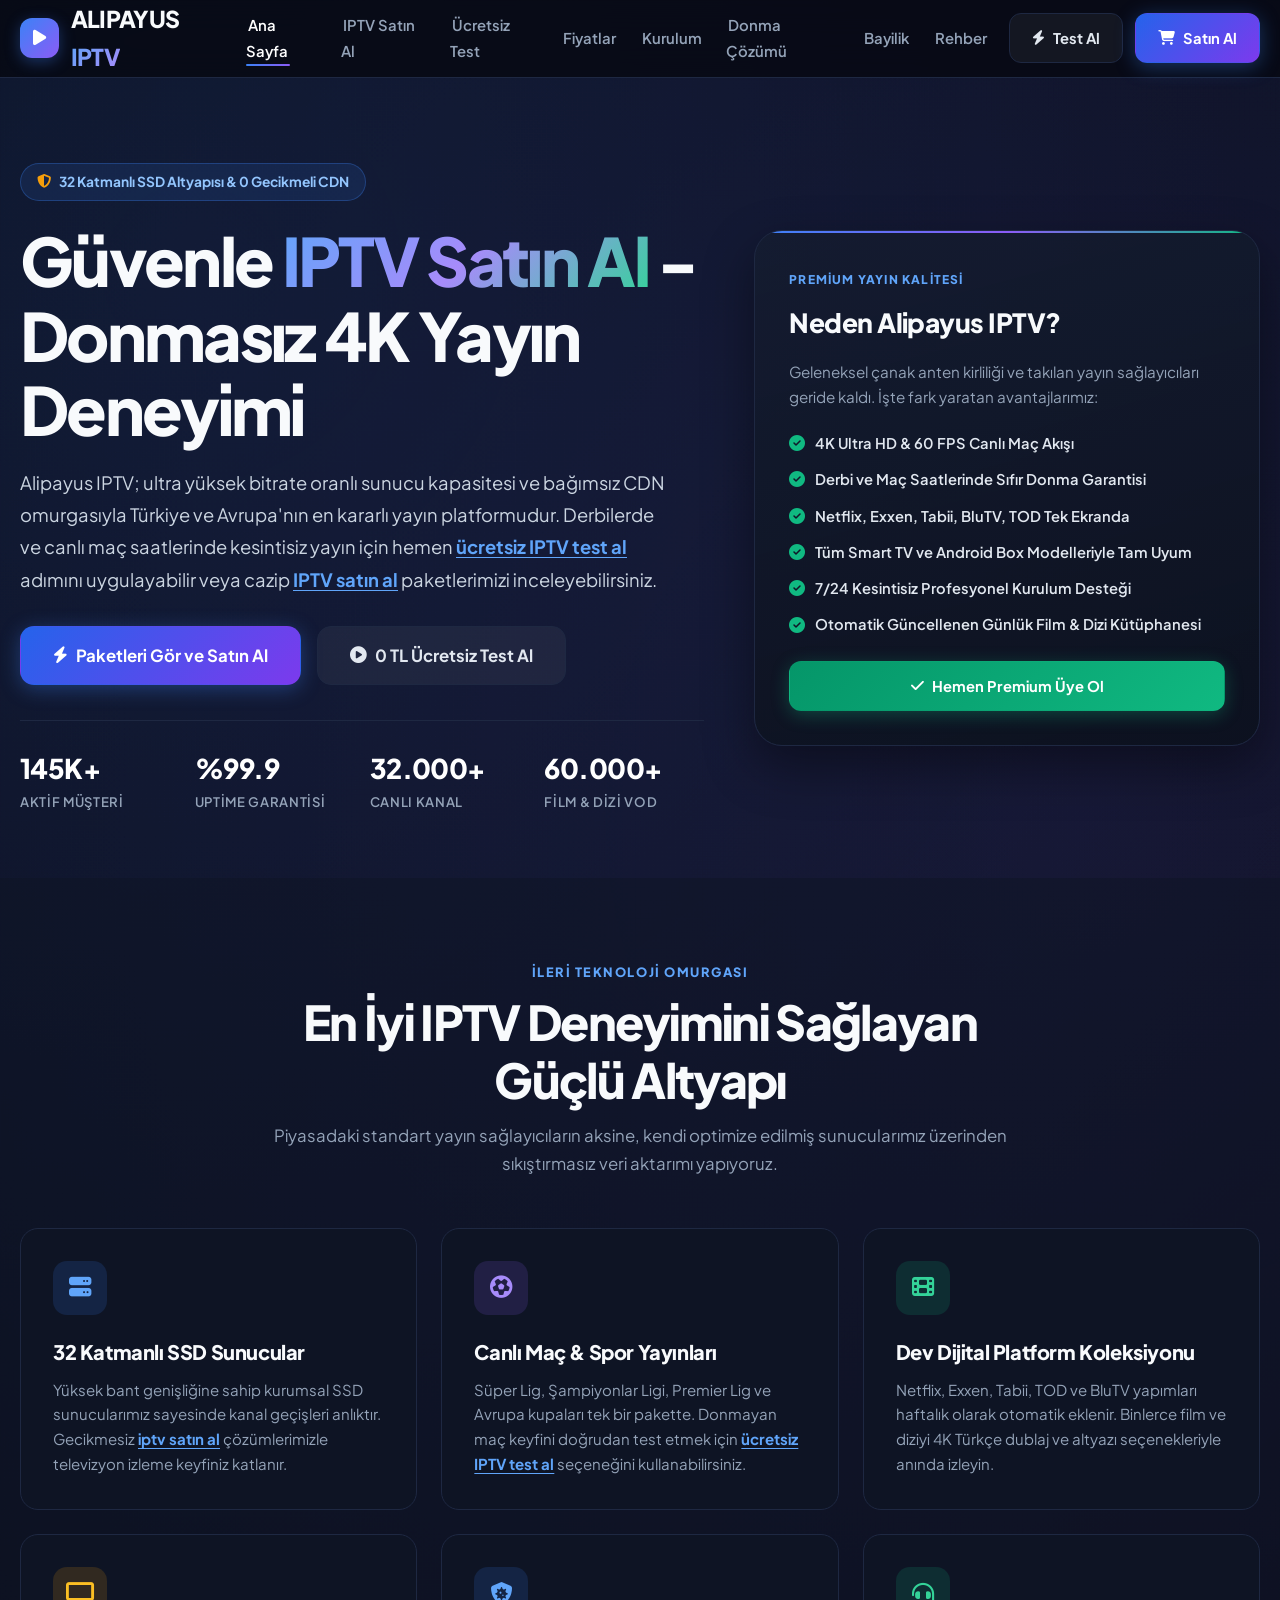
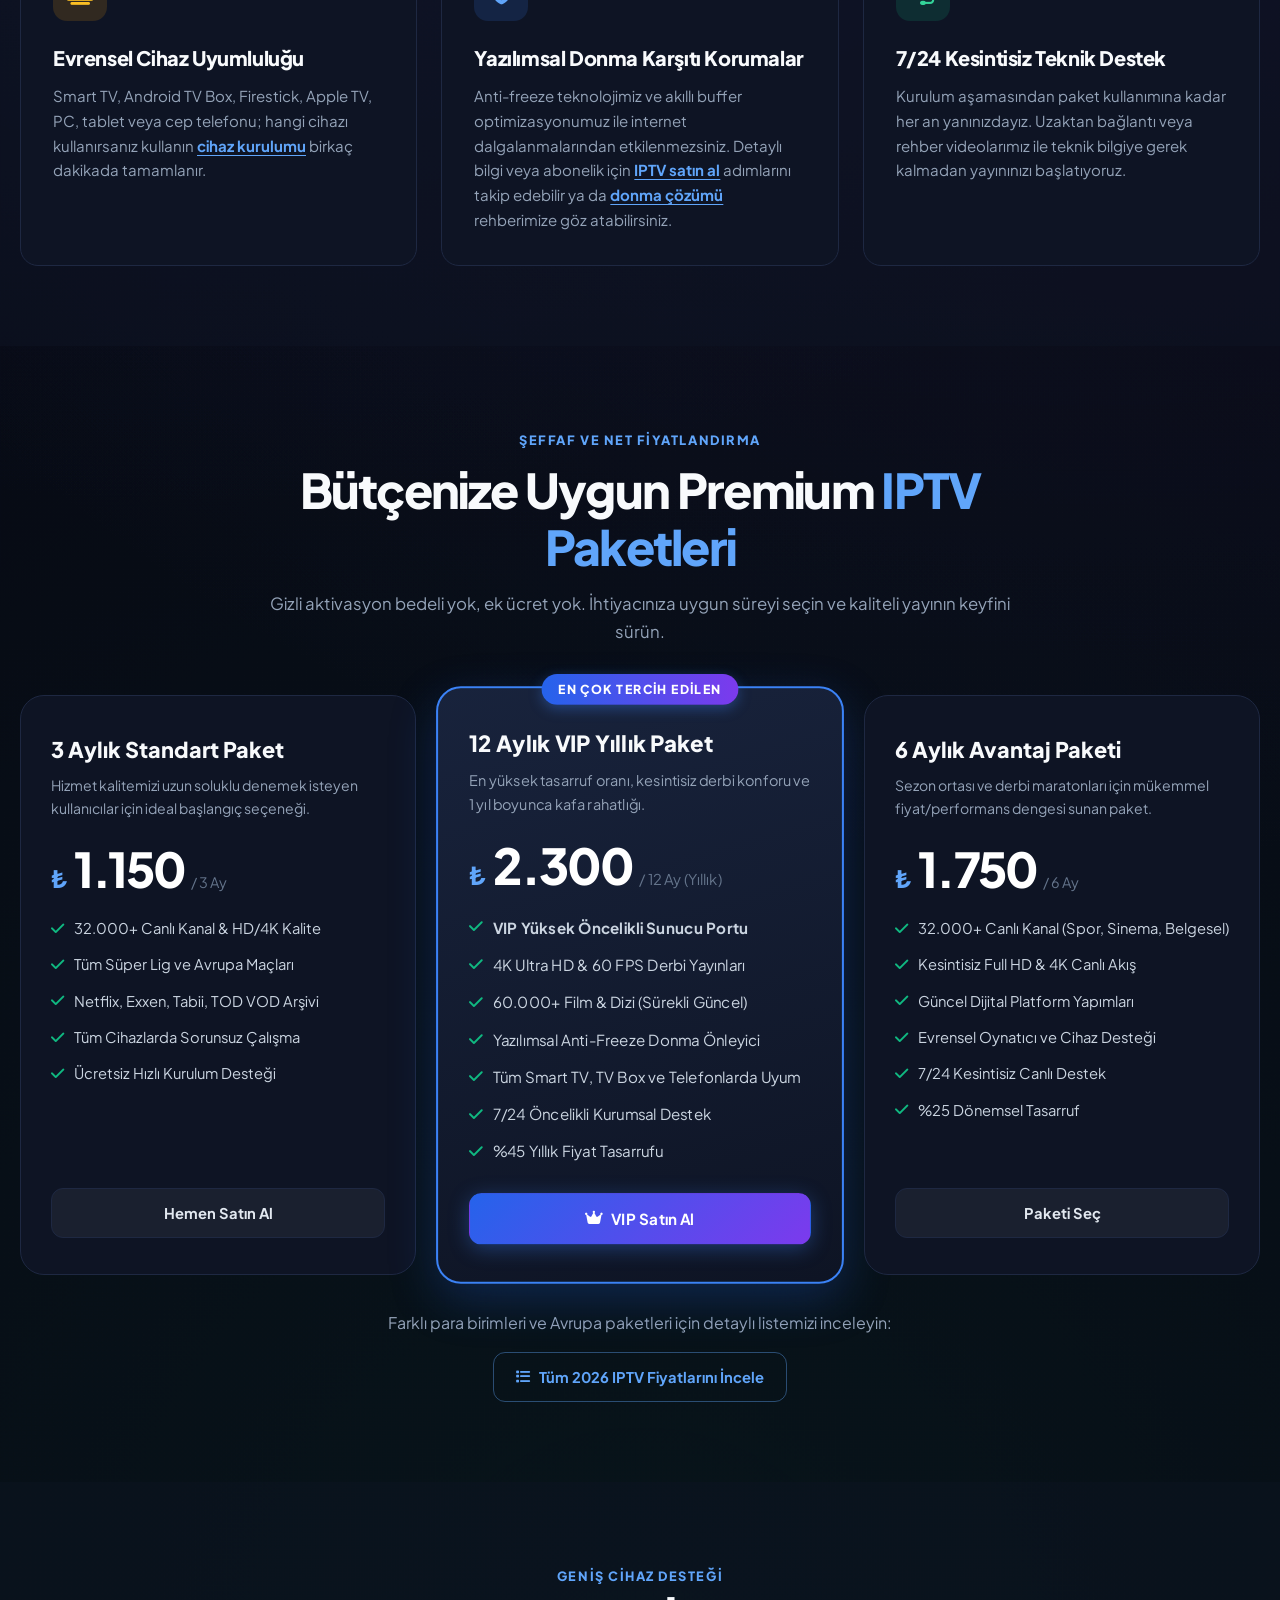
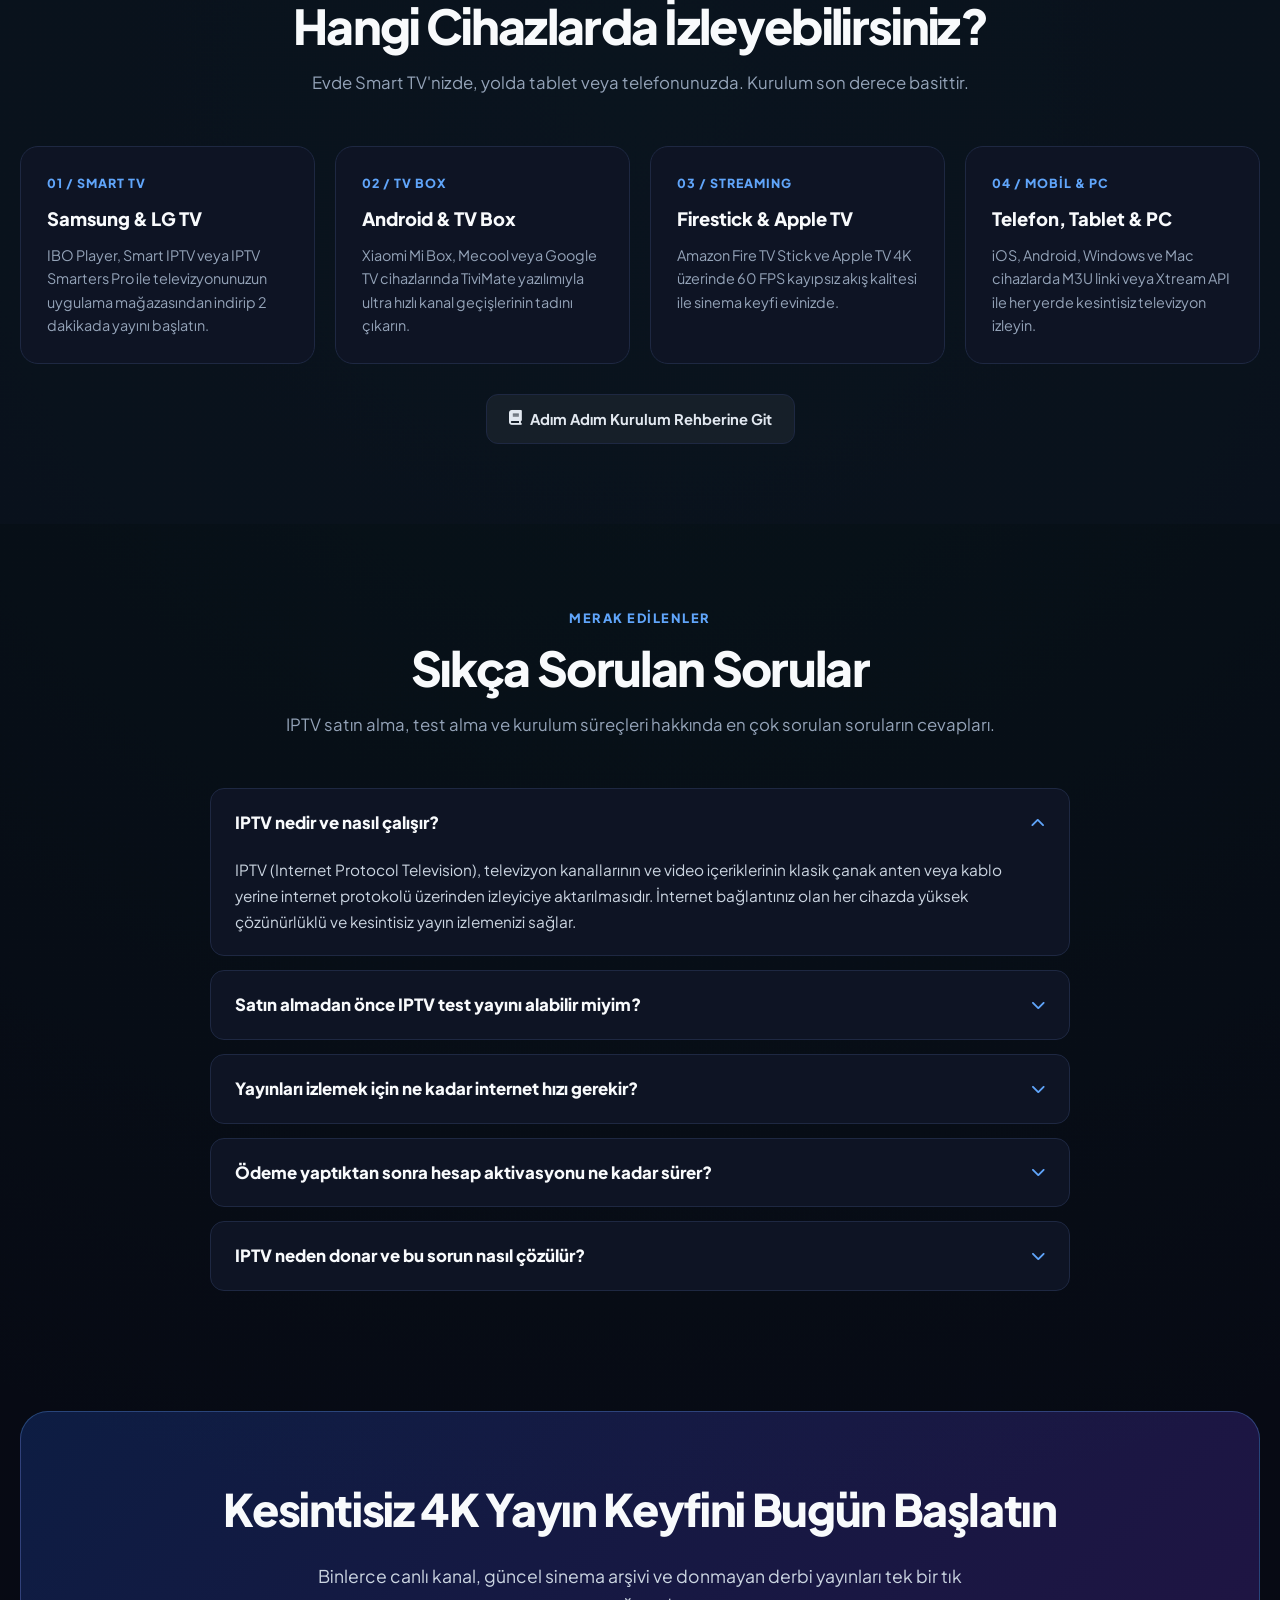
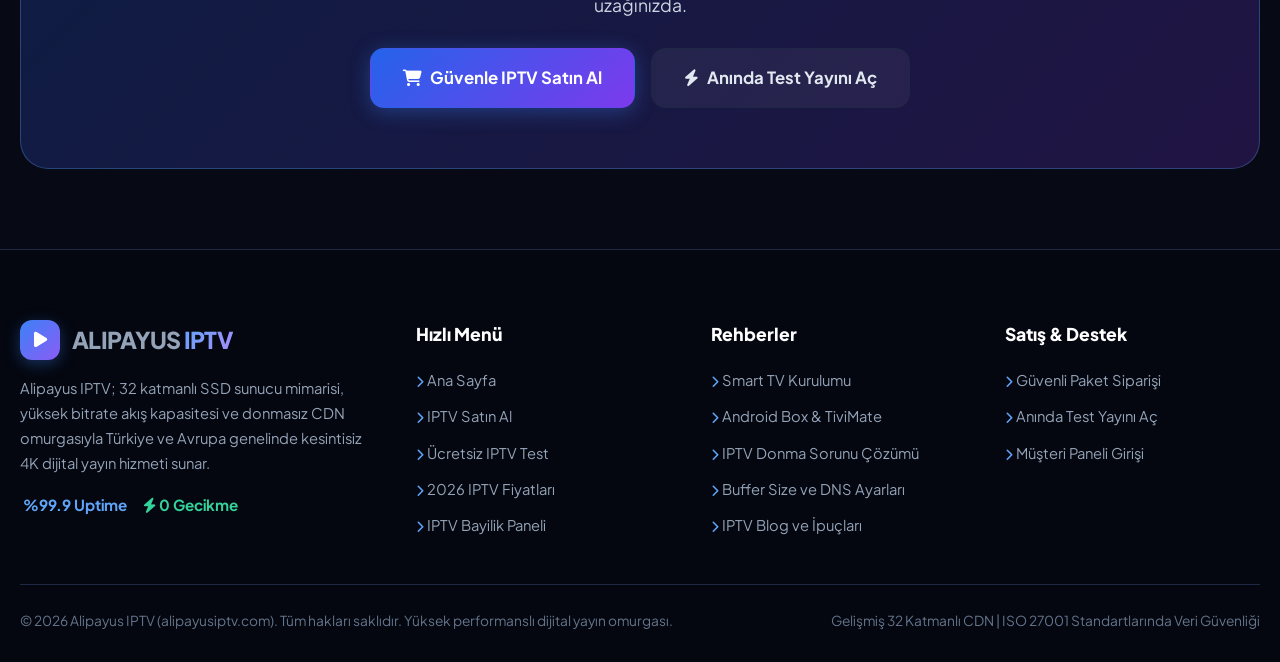
==== index.html @ ee21fd17 "Update index.html" ====
<!DOCTYPE html>
<html lang="tr">
<head>
  <meta charset="UTF-8">
  <meta name="viewport" content="width=device-width, initial-scale=1.0">
  <title>IPTV | IPTV Satın Al & Test İmkanı - Alipayus</title>
  <meta name="description" content="Donmasız 4K IPTV satın al! 32.000+ canlı kanal, dev film-dizi arşivi, Süper Lig ve Şampiyonlar Ligi maçları. Ücretsiz IPTV test yayını ile kalitemizi hemen deneyin.">
  <meta name="keywords" content="iptv, iptv satın al, iptv test, iptv fiyatları, donmasız iptv, 4k iptv, alipayus iptv, canlı maç izle iptv, smart tv iptv, kesintisiz iptv">
  <meta name="robots" content="index, follow, max-image-preview:large, max-snippet:-1">
  <meta name="author" content="Alipayus IPTV">
  <link rel="canonical" href="https://alipayus.com/">
  <link rel="alternate" hreflang="tr" href="https://alipayusiptv.com/" />
  <link rel="alternate" hreflang="az" href="https://alipayusiptv.com/" />
  <link rel="alternate" hreflang="pt" href="https://alipayusiptv.com/" />
  <link rel="alternate" hreflang="ru" href="https://alipayusiptv.com/" />
  <link rel="alternate" hreflang="uk" href="https://alipayusiptv.com/" />
  <link rel="alternate" hreflang="kk" href="https://alipayusiptv.com/" />
  <link rel="alternate" hreflang="ar" href="https://alipayusiptv.com/" />
  <link rel="alternate" hreflang="en" href="https://alipayusiptv.com/" />
  <link rel="alternate" hreflang="es" href="https://alipayusiptv.com/" />
  <link rel="alternate" hreflang="pl" href="https://alipayusiptv.com/" />
  <meta property="og:type" content="website">
  <meta property="og:locale" content="tr_TR">
  <meta property="og:title" content="IPTV | IPTV Satın Al & Test İmkanı - Alipayus">
  <meta property="og:description" content="Donmasız 4K IPTV satın al! 32.000+ canlı kanal, dev film-dizi arşivi, Süper Lig ve Şampiyonlar Ligi maçları. Ücretsiz IPTV test yayını ile kalitemizi hemen deneyin.">
  <meta property="og:url" content="https://alipayusiptv.com/">
  <meta property="og:site_name" content="Alipayus IPTV">
  <link rel="preconnect" href="https://fonts.googleapis.com">
  <link rel="preconnect" href="https://fonts.gstatic.com" crossorigin>
  <link href="https://fonts.googleapis.com/css2?family=Plus+Jakarta+Sans:wght@400;500;600;700;800;900&display=swap" rel="stylesheet">
  <link rel="stylesheet" href="https://cdnjs.cloudflare.com/ajax/libs/font-awesome/6.5.2/css/all.min.css">
  <link rel="stylesheet" href="/style.css">
  <script type="application/ld+json">
  [
    {
      "@context": "https://schema.org",
      "@type": "WebSite",
      "name": "Alipayus IPTV",
      "url": "https://alipayusiptv.com/",
      "potentialAction": {
        "@type": "SearchAction",
        "target": "https://alipayusiptv.com/?q={search_term_string}",
        "query-input": "required name=search_term_string"
      }
    },
    {
      "@context": "https://schema.org",
      "@type": "Organization",
      "name": "Alipayus IPTV",
      "url": "https://alipayusiptv.com/",
      "logo": "https://alipayusiptv.com/logo.png",
      "contactPoint": {
        "@type": "ContactPoint",
        "contactType": "customer service",
        "availableLanguage": ["Turkish", "English", "German"]
      }
    },
    {
      "@context": "https://schema.org",
      "@type": "Service",
      "name": "Alipayus Premium IPTV Hizmeti",
      "description": "Donmasız 4K Ultra HD IPTV yayını, canlı spor karşılaşmaları, 32.000+ kanal ve dev VOD sinema arşivi.",
      "provider": {
        "@type": "Organization",
        "name": "Alipayus IPTV",
        "url": "https://alipayusiptv.com/"
      },
      "offers": {
        "@type": "AggregateOffer",
        "priceCurrency": "TRY",
        "lowPrice": "1150",
        "highPrice": "2300",
        "offerCount": "3"
      }
    },
    {
      "@context": "https://schema.org",
      "@type": "FAQPage",
      "mainEntity": [
        {
          "@type": "Question",
          "name": "Alipayus IPTV hizmetini satın almadan önce test edebilir miyim?",
          "acceptedAnswer": {
            "@type": "Answer",
            "text": "Evet, satın almadan önce yayın kalitemizi, kanal geçiş hızımızı ve canlı maç performansımızı bizzat denemeniz için tamamen ücretsiz IPTV test yayını sunuyoruz. Ücretsiz test sayfamızdan saniyeler içinde talep oluşturabilirsiniz."
          }
        },
        {
          "@type": "Question",
          "name": "IPTV hangi cihazlarda ve uygulamalarda çalışır?",
          "acceptedAnswer": {
            "@type": "Answer",
            "text": "Samsung, LG, Philips ve Sony Smart TV'ler, Android TV Box cihazları (Mi Box, Fire TV Stick), Apple TV, iPhone, iPad, Android telefonlar, tabletler ve Windows/Mac bilgisayarlarda sorunsuz çalışır. Kurulum için IPTV Smarters Pro, TiviMate, IBO Player veya VLC Player kullanabilirsiniz."
          }
        },
        {
          "@type": "Question",
          "name": "Canlı maç saatlerinde veya derbilerde donma yaşanır mı?",
          "acceptedAnswer": {
            "@type": "Answer",
            "text": "Hayır. Alipayus IPTV, Türkiye ve Avrupa'da 32 katmanlı SSD CDN sunucu omurgası kullanır. Yoğun derbi saatlerinde otomatik yük dengeleme (load balancing) devreye girerek donma, takılma ve buffering problemlerini tamamen engeller."
          }
        },
        {
          "@type": "Question",
          "name": "Satın aldıktan sonra kurulum ve aktivasyon ne kadar sürer?",
          "acceptedAnswer": {
            "@type": "Answer",
            "text": "Siparişiniz onaylandığı anda M3U linkiniz ve Xtream kullanıcı bilgileriniz anında oluşturulur ve 5 dakika içinde tarafınıza iletilir. Uzman teknik ekibimiz cihazınıza özel kurulum desteğini ücretsiz olarak sağlar."
          }
        }
      ]
    }
  ]
  </script>
  <script async src="https://www.googletagmanager.com/gtag/js?id=G-MVKZPZRPYW"></script>
  <script>
    window.dataLayer = window.dataLayer || [];
    function gtag(){dataLayer.push(arguments);}
    gtag('js', new Date());
    gtag('config', 'G-MVKZPZRPYW');
  </script>
</head>
<body>
  <header class="site-header">
    <div class="container nav-wrap">
      <a href="/" class="logo" aria-label="Alipayus IPTV Ana Sayfa">
        <div class="logo-badge"><i class="fas fa-play"></i></div>
        <div>ALIPAYUS <span>IPTV</span></div>
      </a>
      <ul class="nav-links">
        <li><a href="/" class="active">Ana Sayfa</a></li>
        <li><a href="/iptv-satin-al" class="">IPTV Satın Al</a></li>
        <li><a href="/iptv-test" class="">Ücretsiz Test</a></li>
        <li><a href="/iptv-fiyatlari" class="">Fiyatlar</a></li>
        <li><a href="/iptv-kurulumu" class="">Kurulum</a></li>
        <li><a href="/iptv-donma-cozumu" class="">Donma Çözümü</a></li>
        <li><a href="/iptv-bayilik" class="">Bayilik</a></li>
        <li><a href="/blog" class="">Rehber</a></li>
      </ul>
      <div class="header-actions">
        <a href="https://thesdp.com/" class="btn btn-secondary"><i class="fas fa-bolt"></i> Test Al</a>
        <a href="https://thesdp.com/" class="btn btn-primary"><i class="fas fa-shopping-cart"></i> Satın Al</a>
        <button class="mobile-toggle" id="mobileToggle" aria-label="Menüyü Aç"><i class="fas fa-bars"></i></button>
      </div>
    </div>
  </header>

  <div class="drawer-overlay" id="drawerOverlay"></div>
  <div class="mobile-drawer" id="mobileDrawer">
    <div class="drawer-header">
      <div class="logo">
        <div class="logo-badge"><i class="fas fa-play"></i></div>
        <div>ALIPAYUS <span>IPTV</span></div>
      </div>
      <button class="drawer-close" id="drawerClose" aria-label="Menüyü Kapat"><i class="fas fa-times"></i></button>
    </div>
    <ul class="drawer-links">
      <li><a href="/"><i class="fas fa-home"></i> Ana Sayfa</a></li>
      <li><a href="/iptv-satin-al"><i class="fas fa-tv"></i> IPTV Satın Al</a></li>
      <li><a href="/iptv-test"><i class="fas fa-bolt"></i> Ücretsiz Test Yayını</a></li>
      <li><a href="/iptv-fiyatlari"><i class="fas fa-tags"></i> 2026 Paket Fiyatları</a></li>
      <li><a href="/iptv-kurulumu"><i class="fas fa-tools"></i> Cihaz Kurulum Rehberi</a></li>
      <li><a href="/iptv-donma-cozumu"><i class="fas fa-shield-alt"></i> Donma ve Buffer Çözümü</a></li>
      <li><a href="/iptv-bayilik"><i class="fas fa-handshake"></i> Bayilik & Reseller Panel</a></li>
      <li><a href="/blog"><i class="fas fa-book-open"></i> Bilgi Bankası / Blog</a></li>
    </ul>
    <div style="margin-top:30px; display:flex; flex-direction:column; gap:10px;">
      <a href="https://thesdp.com/" class="btn btn-secondary" style="width:100%"><i class="fas fa-bolt"></i> Ücretsiz Test Al</a>
      <a href="https://thesdp.com/" class="btn btn-primary" style="width:100%"><i class="fas fa-shopping-cart"></i> Hemen Satın Al</a>
    </div>
  </div>

  <section class="hero-section">
    <div class="container hero-grid">
      <div>
        <div class="hero-badge">
          <i class="fas fa-shield-alt"></i> 32 Katmanlı SSD Altyapısı & 0 Gecikmeli CDN
        </div>
        <h1 class="hero-title">
          Güvenle <span class="gradient-text">IPTV Satın Al</span> - Donmasız 4K Yayın Deneyimi
        </h1>
        <p class="hero-lead">
          Alipayus IPTV; ultra yüksek bitrate oranlı sunucu kapasitesi ve bağımsız CDN omurgasıyla Türkiye ve Avrupa'nın en kararlı yayın platformudur. Derbilerde ve canlı maç saatlerinde kesintisiz yayın için hemen <a href="https://thesdp.com/" class="intext-link">ücretsiz IPTV test al</a> adımını uygulayabilir veya cazip <a href="https://thesdp.com/" class="intext-link">IPTV satın al</a> paketlerimizi inceleyebilirsiniz.
        </p>
        <div class="hero-buttons">
          <a href="https://thesdp.com/" class="btn btn-primary btn-lg">
            <i class="fas fa-bolt"></i> Paketleri Gör ve Satın Al
          </a>
          <a href="https://thesdp.com/" class="btn btn-secondary btn-lg">
            <i class="fas fa-play-circle"></i> 0 TL Ücretsiz Test Al
          </a>
        </div>
        <div class="hero-stats">
          <div class="stat-item">
            <h3>145K+</h3>
            <p>Aktif Müşteri</p>
          </div>
          <div class="stat-item">
            <h3>%99.9</h3>
            <p>Uptime Garantisi</p>
          </div>
          <div class="stat-item">
            <h3>32.000+</h3>
            <p>Canlı Kanal</p>
          </div>
          <div class="stat-item">
            <h3>60.000+</h3>
            <p>Film & Dizi VOD</p>
          </div>
        </div>
      </div>
      <div class="hero-card">
        <span class="card-tag">Premium Yayın Kalitesi</span>
        <h2>Neden Alipayus IPTV?</h2>
        <p>Geleneksel çanak anten kirliliği ve takılan yayın sağlayıcıları geride kaldı. İşte fark yaratan avantajlarımız:</p>
        <ul class="check-list">
          <li><i class="fas fa-check-circle"></i> 4K Ultra HD & 60 FPS Canlı Maç Akışı</li>
          <li><i class="fas fa-check-circle"></i> Derbi ve Maç Saatlerinde Sıfır Donma Garantisi</li>
          <li><i class="fas fa-check-circle"></i> Netflix, Exxen, Tabii, BluTV, TOD Tek Ekranda</li>
          <li><i class="fas fa-check-circle"></i> Tüm Smart TV ve Android Box Modelleriyle Tam Uyum</li>
          <li><i class="fas fa-check-circle"></i> 7/24 Kesintisiz Profesyonel Kurulum Desteği</li>
          <li><i class="fas fa-check-circle"></i> Otomatik Güncellenen Günlük Film & Dizi Kütüphanesi</li>
        </ul>
        <a href="https://thesdp.com/" class="btn btn-emerald" style="width:100%">
          <i class="fas fa-check"></i> Hemen Premium Üye Ol
        </a>
      </div>
    </div>
  </section>

  <section id="ozellikler" style="background: rgba(14, 20, 36, 0.5);">
    <div class="container">
      <div class="section-head">
        <span class="eyebrow">İleri Teknoloji Omurgası</span>
        <h2 class="section-title">En İyi IPTV Deneyimini Sağlayan Güçlü Altyapı</h2>
        <p class="section-desc">Piyasadaki standart yayın sağlayıcıların aksine, kendi optimize edilmiş sunucularımız üzerinden sıkıştırmasız veri aktarımı yapıyoruz.</p>
      </div>
      <div class="grid-3">
        <div class="feature-card">
          <div class="feature-icon blue"><i class="fas fa-server"></i></div>
          <h3>32 Katmanlı SSD Sunucular</h3>
          <p>Yüksek bant genişliğine sahip kurumsal SSD sunucularımız sayesinde kanal geçişleri anlıktır. Gecikmesiz <a href="https://thesdp.com/" class="intext-link">iptv satın al</a> çözümlerimizle televizyon izleme keyfiniz katlanır.</p>
        </div>
        <div class="feature-card">
          <div class="feature-icon purple"><i class="fas fa-futbol"></i></div>
          <h3>Canlı Maç & Spor Yayınları</h3>
          <p>Süper Lig, Şampiyonlar Ligi, Premier Lig ve Avrupa kupaları tek bir pakette. Donmayan maç keyfini doğrudan test etmek için <a href="https://thesdp.com/" class="intext-link">ücretsiz IPTV test al</a> seçeneğini kullanabilirsiniz.</p>
        </div>
        <div class="feature-card">
          <div class="feature-icon emerald"><i class="fas fa-film"></i></div>
          <h3>Dev Dijital Platform Koleksiyonu</h3>
          <p>Netflix, Exxen, Tabii, TOD ve BluTV yapımları haftalık olarak otomatik eklenir. Binlerce film ve diziyi 4K Türkçe dublaj ve altyazı seçenekleriyle anında izleyin.</p>
        </div>
        <div class="feature-card">
          <div class="feature-icon amber"><i class="fas fa-tv"></i></div>
          <h3>Evrensel Cihaz Uyumluluğu</h3>
          <p>Smart TV, Android TV Box, Firestick, Apple TV, PC, tablet veya cep telefonu; hangi cihazı kullanırsanız kullanın <a href="/iptv-kurulumu" class="intext-link">cihaz kurulumu</a> birkaç dakikada tamamlanır.</p>
        </div>
        <div class="feature-card">
          <div class="feature-icon blue"><i class="fas fa-shield-virus"></i></div>
          <h3>Yazılımsal Donma Karşıtı Korumalar</h3>
          <p>Anti-freeze teknolojimiz ve akıllı buffer optimizasyonumuz ile internet dalgalanmalarından etkilenmezsiniz. Detaylı bilgi veya abonelik için <a href="https://thesdp.com/" class="intext-link">IPTV satın al</a> adımlarını takip edebilir ya da <a href="/iptv-donma-cozumu" class="intext-link">donma çözümü</a> rehberimize göz atabilirsiniz.</p>
        </div>
        <div class="feature-card">
          <div class="feature-icon emerald"><i class="fas fa-headset"></i></div>
          <h3>7/24 Kesintisiz Teknik Destek</h3>
          <p>Kurulum aşamasından paket kullanımına kadar her an yanınızdayız. Uzaktan bağlantı veya rehber videolarımız ile teknik bilgiye gerek kalmadan yayınınızı başlatıyoruz.</p>
        </div>
      </div>
    </div>
  </section>

  <section id="paketler">
    <div class="container">
      <div class="section-head">
        <span class="eyebrow">Şeffaf ve Net Fiyatlandırma</span>
        <h2 class="section-title">Bütçenize Uygun Premium <span style="color:#60a5fa">IPTV Paketleri</span></h2>
        <p class="section-desc">Gizli aktivasyon bedeli yok, ek ücret yok. İhtiyacınıza uygun süreyi seçin ve kaliteli yayının keyfini sürün.</p>
      </div>
      <div class="pricing-grid">
        <div class="price-card">
          <div class="price-header">
            <h3>3 Aylık Standart Paket</h3>
            <p>Hizmet kalitemizi uzun soluklu denemek isteyen kullanıcılar için ideal başlangıç seçeneği.</p>
          </div>
          <div class="price-amount">
            <span class="currency">₺</span>
            <span class="num">1.150</span>
            <span class="period">/ 3 Ay</span>
          </div>
          <ul class="price-features">
            <li><i class="fas fa-check"></i> 32.000+ Canlı Kanal & HD/4K Kalite</li>
            <li><i class="fas fa-check"></i> Tüm Süper Lig ve Avrupa Maçları</li>
            <li><i class="fas fa-check"></i> Netflix, Exxen, Tabii, TOD VOD Arşivi</li>
            <li><i class="fas fa-check"></i> Tüm Cihazlarda Sorunsuz Çalışma</li>
            <li><i class="fas fa-check"></i> Ücretsiz Hızlı Kurulum Desteği</li>
          </ul>
          <a href="https://thesdp.com/" class="btn btn-secondary" style="width:100%">
            Hemen Satın Al
          </a>
        </div>

        <div class="price-card featured">
          <span class="price-badge">EN ÇOK TERCİH EDİLEN</span>
          <div class="price-header">
            <h3>12 Aylık VIP Yıllık Paket</h3>
            <p>En yüksek tasarruf oranı, kesintisiz derbi konforu ve 1 yıl boyunca kafa rahatlığı.</p>
          </div>
          <div class="price-amount">
            <span class="currency">₺</span>
            <span class="num">2.300</span>
            <span class="period">/ 12 Ay (Yıllık)</span>
          </div>
          <ul class="price-features">
            <li><i class="fas fa-check"></i> <strong>VIP Yüksek Öncelikli Sunucu Portu</strong></li>
            <li><i class="fas fa-check"></i> 4K Ultra HD & 60 FPS Derbi Yayınları</li>
            <li><i class="fas fa-check"></i> 60.000+ Film & Dizi (Sürekli Güncel)</li>
            <li><i class="fas fa-check"></i> Yazılımsal Anti-Freeze Donma Önleyici</li>
            <li><i class="fas fa-check"></i> Tüm Smart TV, TV Box ve Telefonlarda Uyum</li>
            <li><i class="fas fa-check"></i> 7/24 Öncelikli Kurumsal Destek</li>
            <li><i class="fas fa-check"></i> %45 Yıllık Fiyat Tasarrufu</li>
          </ul>
          <a href="https://thesdp.com/" class="btn btn-primary" style="width:100%">
            <i class="fas fa-crown"></i> VIP Satın Al
          </a>
        </div>

        <div class="price-card">
          <div class="price-header">
            <h3>6 Aylık Avantaj Paketi</h3>
            <p>Sezon ortası ve derbi maratonları için mükemmel fiyat/performans dengesi sunan paket.</p>
          </div>
          <div class="price-amount">
            <span class="currency">₺</span>
            <span class="num">1.750</span>
            <span class="period">/ 6 Ay</span>
          </div>
          <ul class="price-features">
            <li><i class="fas fa-check"></i> 32.000+ Canlı Kanal (Spor, Sinema, Belgesel)</li>
            <li><i class="fas fa-check"></i> Kesintisiz Full HD & 4K Canlı Akış</li>
            <li><i class="fas fa-check"></i> Güncel Dijital Platform Yapımları</li>
            <li><i class="fas fa-check"></i> Evrensel Oynatıcı ve Cihaz Desteği</li>
            <li><i class="fas fa-check"></i> 7/24 Kesintisiz Canlı Destek</li>
            <li><i class="fas fa-check"></i> %25 Dönemsel Tasarruf</li>
          </ul>
          <a href="https://thesdp.com/" class="btn btn-secondary" style="width:100%">
            Paketi Seç
          </a>
        </div>
      </div>
      <div style="text-align:center; margin-top:35px;">
        <p style="color:var(--text-muted); margin-bottom:15px;">Farklı para birimleri ve Avrupa paketleri için detaylı listemizi inceleyin:</p>
        <a href="/iptv-fiyatlari" class="btn btn-outline-primary"><i class="fas fa-list"></i> Tüm 2026 IPTV Fiyatlarını İncele</a>
      </div>
    </div>
  </section>

  <section style="background: rgba(14, 20, 36, 0.4);">
    <div class="container">
      <div class="section-head">
        <span class="eyebrow">Geniş Cihaz Desteği</span>
        <h2 class="section-title">Hangi Cihazlarda İzleyebilirsiniz?</h2>
        <p class="section-desc">Evde Smart TV'nizde, yolda tablet veya telefonunuzda. Kurulum son derece basittir.</p>
      </div>
      <div class="grid-4">
        <div class="device-card">
          <div class="num">01 / SMART TV</div>
          <h3>Samsung & LG TV</h3>
          <p>IBO Player, Smart IPTV veya IPTV Smarters Pro ile televizyonunuzun uygulama mağazasından indirip 2 dakikada yayını başlatın.</p>
        </div>
        <div class="device-card">
          <div class="num">02 / TV BOX</div>
          <h3>Android & TV Box</h3>
          <p>Xiaomi Mi Box, Mecool veya Google TV cihazlarında TiviMate yazılımıyla ultra hızlı kanal geçişlerinin tadını çıkarın.</p>
        </div>
        <div class="device-card">
          <div class="num">03 / STREAMING</div>
          <h3>Firestick & Apple TV</h3>
          <p>Amazon Fire TV Stick ve Apple TV 4K üzerinde 60 FPS kayıpsız akış kalitesi ile sinema keyfi evinizde.</p>
        </div>
        <div class="device-card">
          <div class="num">04 / MOBİL & PC</div>
          <h3>Telefon, Tablet & PC</h3>
          <p>iOS, Android, Windows ve Mac cihazlarda M3U linki veya Xtream API ile her yerde kesintisiz televizyon izleyin.</p>
        </div>
      </div>
      <div style="text-align:center; margin-top:30px;">
        <a href="/iptv-kurulumu" class="btn btn-secondary"><i class="fas fa-book"></i> Adım Adım Kurulum Rehberine Git</a>
      </div>
    </div>
  </section>

  <section id="sss">
    <div class="container">
      <div class="section-head">
        <span class="eyebrow">Merak Edilenler</span>
        <h2 class="section-title">Sıkça Sorulan Sorular</h2>
        <p class="section-desc">IPTV satın alma, test alma ve kurulum süreçleri hakkında en çok sorulan soruların cevapları.</p>
      </div>
      <div class="faq-wrap">
        <div class="faq-item active">
          <div class="faq-question">
            <span>IPTV nedir ve nasıl çalışır?</span>
            <i class="fas fa-chevron-down"></i>
          </div>
          <div class="faq-answer">
            IPTV (Internet Protocol Television), televizyon kanallarının ve video içeriklerinin klasik çanak anten veya kablo yerine internet protokolü üzerinden izleyiciye aktarılmasıdır. İnternet bağlantınız olan her cihazda yüksek çözünürlüklü ve kesintisiz yayın izlemenizi sağlar.
          </div>
        </div>

        <div class="faq-item">
          <div class="faq-question">
            <span>Satın almadan önce IPTV test yayını alabilir miyim?</span>
            <i class="fas fa-chevron-down"></i>
          </div>
          <div class="faq-answer">
            Kesinlikle evet! Potansiyel müşterilerimize sunduğumuz <a href="https://thesdp.com/" class="intext-link">ücretsiz IPTV test al</a> imkânı sayesinde kanal kalitemizi, maç yayınlarındaki akıcılığı ve sunucu hızımızı kendi cihazınızda hiçbir ücret ödemeden deneyimleyebilirsiniz.
          </div>
        </div>

        <div class="faq-item">
          <div class="faq-question">
            <span>Yayınları izlemek için ne kadar internet hızı gerekir?</span>
            <i class="fas fa-chevron-down"></i>
          </div>
          <div class="faq-answer">
            HD kanallar için minimum 8-10 Mbps, 4K Ultra HD yayınlar için ise 25 Mbps kararlı bir internet hızı yeterlidir. Canlı spor yayınlarında kesintisiz performans için cihazınızı modeme kablolu (Ethernet LAN) bağlamanızı tavsiye ederiz.
          </div>
        </div>

        <div class="faq-item">
          <div class="faq-question">
            <span>Ödeme yaptıktan sonra hesap aktivasyonu ne kadar sürer?</span>
            <i class="fas fa-chevron-down"></i>
          </div>
          <div class="faq-answer">
            Siparişiniz onaylandığı anda M3U ve Xtream giriş kodlarınız otomatik olarak oluşturulur ve ortalama 5 dakika içinde tarafınıza teslim edilir. Kurulum konusunda takıldığınız her an uzman destek ekibimiz size rehberlik eder.
          </div>
        </div>

        <div class="faq-item">
          <div class="faq-question">
            <span>IPTV neden donar ve bu sorun nasıl çözülür?</span>
            <i class="fas fa-chevron-down"></i>
          </div>
          <div class="faq-answer">
            IPTV donmaları çoğunlukla Wi-Fi sinyal kayıplarından, yetersiz oynatıcı önbelleğinden (buffer size) veya yetersiz sunucu bant genişliğinden kaynaklanır. Alipayus IPTV 32 katmanlı CDN mimarisi ile sunucu kaynaklı donmaları ortadan kaldırır. Daha fazla bilgi için <a href="/iptv-donma-cozumu" class="intext-link">donma çözümü</a> sayfamızı ziyaret edin.
          </div>
        </div>
      </div>
    </div>
  </section>

  <section style="padding:40px 0 80px;">
    <div class="container">
      <div class="cta-banner">
        <h2>Kesintisiz 4K Yayın Keyfini Bugün Başlatın</h2>
        <p>Binlerce canlı kanal, güncel sinema arşivi ve donmayan derbi yayınları tek bir tık uzağınızda.</p>
        <div style="display:flex; justify-content:center; gap:16px; flex-wrap:wrap;">
          <a href="https://thesdp.com/" class="btn btn-primary btn-lg">
            <i class="fas fa-shopping-cart"></i> Güvenle IPTV Satın Al
          </a>
          <a href="https://thesdp.com/" class="btn btn-secondary btn-lg">
            <i class="fas fa-bolt"></i> Anında Test Yayını Aç
          </a>
        </div>
      </div>
    </div>
  </section>

  <footer class="site-footer">
    <div class="container footer-grid">
      <div class="footer-col">
        <div class="logo" style="margin-bottom:16px;">
          <div class="logo-badge"><i class="fas fa-play"></i></div>
          <div>ALIPAYUS <span>IPTV</span></div>
        </div>
        <p style="font-size:0.92rem; color:var(--text-muted); line-height:1.7; margin-bottom:16px;">
          Alipayus IPTV; 32 katmanlı SSD sunucu mimarisi, yüksek bitrate akış kapasitesi ve donmasız CDN omurgasıyla Türkiye ve Avrupa genelinde kesintisiz 4K dijital yayın hizmeti sunar.
        </p>
        <div style="display:flex; gap:16px; font-size:0.95rem; font-weight:700;">
          <span style="color:#60a5fa"><i class="fas fa-shield-check"></i> %99.9 Uptime</span>
          <span style="color:#34d399"><i class="fas fa-bolt"></i> 0 Gecikme</span>
        </div>
      </div>
      <div class="footer-col">
        <h4>Hızlı Menü</h4>
        <ul>
          <li><a href="/"><i class="fas fa-chevron-right" style="font-size:0.75rem; color:#60a5fa"></i> Ana Sayfa</a></li>
          <li><a href="/iptv-satin-al"><i class="fas fa-chevron-right" style="font-size:0.75rem; color:#60a5fa"></i> IPTV Satın Al</a></li>
          <li><a href="/iptv-test"><i class="fas fa-chevron-right" style="font-size:0.75rem; color:#60a5fa"></i> Ücretsiz IPTV Test</a></li>
          <li><a href="/iptv-fiyatlari"><i class="fas fa-chevron-right" style="font-size:0.75rem; color:#60a5fa"></i> 2026 IPTV Fiyatları</a></li>
          <li><a href="/iptv-bayilik"><i class="fas fa-chevron-right" style="font-size:0.75rem; color:#60a5fa"></i> IPTV Bayilik Paneli</a></li>
        </ul>
      </div>
      <div class="footer-col">
        <h4>Rehberler</h4>
        <ul>
          <li><a href="/iptv-kurulumu"><i class="fas fa-chevron-right" style="font-size:0.75rem; color:#60a5fa"></i> Smart TV Kurulumu</a></li>
          <li><a href="/iptv-kurulumu#android"><i class="fas fa-chevron-right" style="font-size:0.75rem; color:#60a5fa"></i> Android Box & TiviMate</a></li>
          <li><a href="/iptv-donma-cozumu"><i class="fas fa-chevron-right" style="font-size:0.75rem; color:#60a5fa"></i> IPTV Donma Sorunu Çözümü</a></li>
          <li><a href="/iptv-donma-cozumu#buffer"><i class="fas fa-chevron-right" style="font-size:0.75rem; color:#60a5fa"></i> Buffer Size ve DNS Ayarları</a></li>
          <li><a href="/blog"><i class="fas fa-chevron-right" style="font-size:0.75rem; color:#60a5fa"></i> IPTV Blog ve İpuçları</a></li>
        </ul>
      </div>
      <div class="footer-col">
        <h4>Satış & Destek</h4>
        <ul>
          <li><a href="https://thesdp.com/"><i class="fas fa-chevron-right" style="font-size:0.75rem; color:#60a5fa"></i> Güvenli Paket Siparişi</a></li>
          <li><a href="https://thesdp.com/"><i class="fas fa-chevron-right" style="font-size:0.75rem; color:#60a5fa"></i> Anında Test Yayını Aç</a></li>
          <li><a href="https://thesdp.com/"><i class="fas fa-chevron-right" style="font-size:0.75rem; color:#60a5fa"></i> Müşteri Paneli Girişi</a></li>
        </ul>
      </div>
    </div>
    <div class="container footer-bottom">
      <div>© 2026 Alipayus IPTV (alipayusiptv.com). Tüm hakları saklıdır. Yüksek performanslı dijital yayın omurgası.</div>
      <div>Gelişmiş 32 Katmanlı CDN | ISO 27001 Standartlarında Veri Güvenliği</div>
    </div>
  </footer>
  <script src="/main.js"></script>
</body>
</html>
---- style.css ----
/* Alipayus IPTV - Master Dark Theme */
:root {
  --bg: #070a14;
  --surface: #0e1424;
  --surface-hover: #141c32;
  --surface-border: #1e2842;
  --primary: #3b82f6;
  --primary-glow: rgba(59, 130, 246, 0.35);
  --accent: #8b5cf6;
  --accent-glow: rgba(139, 92, 246, 0.35);
  --emerald: #10b981;
  --emerald-glow: rgba(16, 185, 129, 0.3);
  --amber: #f59e0b;
  --text: #f8fafc;
  --text-muted: #94a3b8;
  --text-dim: #64748b;
  --max-w: 1240px;
  --radius: 18px;
  --radius-sm: 10px;
  --transition: all 0.25s cubic-bezier(0.4, 0, 0.2, 1);
}

* { box-sizing: border-box; margin: 0; padding: 0; }
html {
  scroll-behavior: smooth;
  font-family: 'Plus Jakarta Sans', system-ui, sans-serif;
  background-color: var(--bg);
  color: var(--text);
  line-height: 1.65;
}
body {
  background: 
    radial-gradient(circle at 15% 5%, rgba(59, 130, 246, 0.12), transparent 35%),
    radial-gradient(circle at 85% 15%, rgba(139, 92, 246, 0.10), transparent 35%),
    radial-gradient(circle at 50% 60%, rgba(16, 185, 129, 0.06), transparent 45%),
    var(--bg);
  min-height: 100vh;
  overflow-x: hidden;
}
a { color: inherit; text-decoration: none; transition: var(--transition); }
img { max-width: 100%; height: auto; }
.container { width: min(var(--max-w), calc(100% - 40px)); margin: 0 auto; }

header.site-header {
  position: sticky; top: 0; z-index: 1000;
  background: rgba(7, 10, 20, 0.88);
  backdrop-filter: blur(16px);
  -webkit-backdrop-filter: blur(16px);
  border-bottom: 1px solid var(--surface-border);
}
.nav-wrap {
  display: flex; align-items: center; justify-content: space-between;
  min-height: 76px; gap: 20px;
}
.logo {
  display: flex; align-items: center; gap: 12px;
  font-size: 1.45rem; font-weight: 900; letter-spacing: -0.03em;
}
.logo-badge {
  width: 40px; height: 40px; border-radius: 12px;
  background: linear-gradient(135deg, var(--primary), var(--accent));
  display: flex; align-items: center; justify-content: center;
  color: #fff; font-size: 1.1rem; box-shadow: 0 4px 15px var(--primary-glow);
}
.logo span {
  background: linear-gradient(135deg, #60a5fa, #a78bfa);
  -webkit-background-clip: text; -webkit-text-fill-color: transparent;
}
.nav-links { display: flex; align-items: center; gap: 22px; list-style: none; }
.nav-links a {
  font-size: 0.93rem; font-weight: 600; color: var(--text-muted);
  position: relative; padding: 6px 2px;
}
.nav-links a:hover, .nav-links a.active { color: #fff; }
.nav-links a.active::after {
  content: ''; position: absolute; bottom: 0; left: 0; width: 100%; height: 2px;
  background: linear-gradient(90deg, var(--primary), var(--accent));
  border-radius: 2px;
}
.header-actions { display: flex; align-items: center; gap: 12px; }

.btn {
  display: inline-flex; align-items: center; justify-content: center;
  gap: 8px; padding: 12px 22px; border-radius: 12px;
  font-weight: 700; font-size: 0.92rem; cursor: pointer;
  border: 1px solid transparent; transition: var(--transition);
  text-align: center; white-space: nowrap;
}
.btn-primary {
  background: linear-gradient(135deg, #2563eb, #7c3aed);
  color: #fff; box-shadow: 0 4px 20px var(--primary-glow);
}
.btn-primary:hover {
  transform: translateY(-2px); box-shadow: 0 8px 25px var(--primary-glow);
  filter: brightness(1.08);
}
.btn-emerald {
  background: linear-gradient(135deg, #059669, #10b981);
  color: #fff; box-shadow: 0 4px 18px var(--emerald-glow);
}
.btn-emerald:hover {
  transform: translateY(-2px); box-shadow: 0 8px 22px var(--emerald-glow);
  filter: brightness(1.08);
}
.btn-secondary {
  background: rgba(255, 255, 255, 0.05); color: #e2e8f0;
  border: 1px solid var(--surface-border);
}
.btn-secondary:hover {
  background: rgba(255, 255, 255, 0.1);
  border-color: rgba(255, 255, 255, 0.2); transform: translateY(-2px);
}
.btn-outline-primary {
  background: transparent; color: #60a5fa;
  border: 1px solid rgba(96, 165, 250, 0.4);
}
.btn-outline-primary:hover {
  background: rgba(96, 165, 250, 0.12); border-color: #60a5fa;
}
.btn-lg { padding: 15px 32px; font-size: 1.05rem; border-radius: 14px; }

.mobile-toggle {
  display: none; background: transparent; border: none;
  color: #fff; font-size: 1.5rem; cursor: pointer; padding: 6px;
}

.hero-section { padding: 85px 0 65px; position: relative; }
.hero-grid { display: grid; grid-template-columns: 1.15fr 0.85fr; gap: 50px; align-items: center; }
.hero-badge {
  display: inline-flex; align-items: center; gap: 8px;
  background: rgba(59, 130, 246, 0.12);
  border: 1px solid rgba(59, 130, 246, 0.3);
  color: #93c5fd; padding: 7px 16px; border-radius: 999px;
  font-size: 0.86rem; font-weight: 700; margin-bottom: 22px;
}
.hero-badge i { color: var(--amber); }

h1.hero-title {
  font-size: clamp(2.4rem, 5.2vw, 4.2rem); font-weight: 900;
  line-height: 1.12; letter-spacing: -0.04em; margin-bottom: 20px;
}
h1.hero-title .gradient-text {
  background: linear-gradient(135deg, #60a5fa 0%, #a78bfa 50%, #34d399 100%);
  -webkit-background-clip: text; -webkit-text-fill-color: transparent;
}
p.hero-lead {
  font-size: 1.15rem; color: #cbd5e1; line-height: 1.75;
  margin-bottom: 30px; max-width: 650px;
}
.hero-buttons { display: flex; gap: 16px; flex-wrap: wrap; margin-bottom: 35px; }
.hero-stats {
  display: grid; grid-template-columns: repeat(4, 1fr); gap: 15px;
  padding-top: 25px; border-top: 1px solid var(--surface-border);
}
.stat-item h3 { font-size: 1.7rem; font-weight: 900; color: #fff; letter-spacing: -0.02em; }
.stat-item p {
  font-size: 0.82rem; color: var(--text-muted); font-weight: 600;
  text-transform: uppercase; letter-spacing: 0.05em;
}

.hero-card {
  background: linear-gradient(165deg, rgba(20, 28, 48, 0.85), rgba(12, 17, 30, 0.95));
  border: 1px solid var(--surface-border); border-radius: 28px;
  padding: 34px; box-shadow: 0 20px 50px rgba(0, 0, 0, 0.4);
  position: relative; overflow: hidden;
}
.hero-card::before {
  content: ''; position: absolute; top: 0; left: 0; right: 0; height: 2px;
  background: linear-gradient(90deg, var(--primary), var(--accent), var(--emerald));
}
.card-tag {
  display: inline-block; font-size: 0.75rem; font-weight: 800;
  text-transform: uppercase; letter-spacing: 0.1em; color: #60a5fa; margin-bottom: 12px;
}
.hero-card h2 { font-size: 1.65rem; font-weight: 800; margin-bottom: 14px; letter-spacing: -0.02em; }
.hero-card p { color: var(--text-muted); font-size: 0.95rem; margin-bottom: 22px; }

.check-list { list-style: none; display: flex; flex-direction: column; gap: 12px; margin-bottom: 24px; }
.check-list li {
  display: flex; align-items: center; gap: 10px;
  font-size: 0.92rem; font-weight: 600; color: #e2e8f0;
}
.check-list li i { color: var(--emerald); font-size: 1rem; }

section { padding: 80px 0; position: relative; }
.section-head { max-width: 780px; margin: 0 auto 50px; text-align: center; }
.eyebrow {
  display: inline-block; font-size: 0.8rem; font-weight: 800;
  text-transform: uppercase; letter-spacing: 0.12em; color: #60a5fa; margin-bottom: 10px;
}
h2.section-title {
  font-size: clamp(2rem, 3.8vw, 3rem); font-weight: 900;
  line-height: 1.2; letter-spacing: -0.035em; margin-bottom: 14px;
}
p.section-desc { font-size: 1.05rem; color: var(--text-muted); }

.grid-3 { display: grid; grid-template-columns: repeat(3, 1fr); gap: 24px; }
.grid-4 { display: grid; grid-template-columns: repeat(4, 1fr); gap: 20px; }
.grid-2 { display: grid; grid-template-columns: repeat(2, 1fr); gap: 30px; }

.feature-card {
  background: var(--surface); border: 1px solid var(--surface-border);
  border-radius: var(--radius); padding: 32px; transition: var(--transition);
}
.feature-card:hover {
  background: var(--surface-hover); border-color: rgba(96, 165, 250, 0.35);
  transform: translateY(-4px);
}
.feature-icon {
  width: 54px; height: 54px; border-radius: 14px; display: flex;
  align-items: center; justify-content: center; font-size: 1.4rem; margin-bottom: 20px;
}
.feature-icon.blue { background: rgba(59, 130, 246, 0.15); color: #60a5fa; }
.feature-icon.purple { background: rgba(139, 92, 246, 0.15); color: #a78bfa; }
.feature-icon.emerald { background: rgba(16, 185, 129, 0.15); color: #34d399; }
.feature-icon.amber { background: rgba(245, 158, 11, 0.15); color: #fbbf24; }

.feature-card h3 { font-size: 1.25rem; font-weight: 800; margin-bottom: 10px; letter-spacing: -0.02em; }
.feature-card p { color: var(--text-muted); font-size: 0.94rem; line-height: 1.65; }

.intext-link {
  color: #60a5fa; font-weight: 700; text-decoration: underline;
  text-underline-offset: 3px; transition: var(--transition);
}
.intext-link:hover { color: #93c5fd; text-decoration-color: #3b82f6; }

.pricing-grid {
  display: grid; grid-template-columns: repeat(3, 1fr);
  gap: 26px; align-items: stretch;
}
.price-card {
  background: var(--surface); border: 1px solid var(--surface-border);
  border-radius: 24px; padding: 36px 30px; display: flex;
  flex-direction: column; position: relative; transition: var(--transition);
}
.price-card:hover {
  border-color: rgba(96, 165, 250, 0.4); transform: translateY(-5px);
}
.price-card.featured {
  background: linear-gradient(165deg, rgba(25, 36, 62, 0.95), rgba(14, 20, 36, 0.98));
  border: 2px solid var(--primary);
  box-shadow: 0 15px 45px rgba(37, 99, 235, 0.25); transform: scale(1.03);
}
.price-card.featured:hover { transform: scale(1.03) translateY(-4px); }

.price-badge {
  position: absolute; top: -14px; left: 50%; transform: translateX(-50%);
  background: linear-gradient(90deg, #2563eb, #7c3aed); color: #fff;
  font-size: 0.75rem; font-weight: 900; text-transform: uppercase;
  letter-spacing: 0.1em; padding: 5px 16px; border-radius: 999px;
  box-shadow: 0 4px 12px var(--primary-glow);
}
.price-header h3 { font-size: 1.35rem; font-weight: 800; margin-bottom: 6px; }
.price-header p { color: var(--text-muted); font-size: 0.88rem; }
.price-amount { margin: 24px 0 18px; display: flex; align-items: baseline; gap: 6px; }
.price-amount .currency { font-size: 1.5rem; font-weight: 800; color: #60a5fa; }
.price-amount .num { font-size: 3rem; font-weight: 900; letter-spacing: -0.04em; color: #fff; line-height: 1; }
.price-amount .period { font-size: 0.9rem; color: var(--text-dim); }

.price-features {
  list-style: none; display: flex; flex-direction: column;
  gap: 12px; margin-bottom: 28px; flex-grow: 1;
}
.price-features li {
  display: flex; align-items: center; gap: 10px; font-size: 0.92rem; color: #cbd5e1;
}
.price-features li i { color: var(--emerald); font-size: 0.95rem; }

.platform-grid {
  display: grid; grid-template-columns: repeat(6, 1fr); gap: 14px; margin-top: 30px;
}
.platform-box {
  background: var(--surface); border: 1px solid var(--surface-border);
  border-radius: 14px; padding: 18px; text-align: center; font-weight: 700;
  font-size: 0.92rem; color: #e2e8f0; display: flex; flex-direction: column;
  align-items: center; gap: 8px; transition: var(--transition);
}
.platform-box i { font-size: 1.6rem; color: #60a5fa; }
.platform-box:hover {
  background: var(--surface-hover); border-color: rgba(96, 165, 250, 0.4);
  transform: translateY(-3px);
}

.device-card {
  background: var(--surface); border: 1px solid var(--surface-border);
  border-radius: var(--radius); padding: 26px; transition: var(--transition);
}
.device-card:hover {
  border-color: rgba(96, 165, 250, 0.35); transform: translateY(-3px);
}
.device-card .num {
  font-size: 0.78rem; font-weight: 900; color: #60a5fa;
  margin-bottom: 10px; letter-spacing: 0.08em;
}
.device-card h3 { font-size: 1.15rem; font-weight: 800; margin-bottom: 10px; }
.device-card p { font-size: 0.9rem; color: var(--text-muted); line-height: 1.6; }

.faq-wrap { max-width: 860px; margin: 0 auto; display: flex; flex-direction: column; gap: 14px; }
.faq-item {
  background: var(--surface); border: 1px solid var(--surface-border);
  border-radius: 14px; overflow: hidden; transition: var(--transition);
}
.faq-item:hover { border-color: rgba(255, 255, 255, 0.18); }
.faq-question {
  padding: 20px 24px; font-weight: 800; font-size: 1.05rem; cursor: pointer;
  display: flex; justify-content: space-between; align-items: center; user-select: none;
}
.faq-question i { font-size: 0.9rem; color: #60a5fa; transition: transform 0.25s ease; }
.faq-item.active .faq-question i { transform: rotate(180deg); }
.faq-answer {
  padding: 0 24px 20px; color: #cbd5e1; font-size: 0.96rem; line-height: 1.7; display: none;
}
.faq-item.active .faq-answer { display: block; }

.article-container { max-width: 880px; margin: 0 auto; }
.article-body h2 {
  font-size: 1.9rem; font-weight: 800; margin: 38px 0 16px;
  letter-spacing: -0.02em; color: #fff;
}
.article-body h3 {
  font-size: 1.35rem; font-weight: 800; margin: 28px 0 12px; color: #93c5fd;
}
.article-body p {
  color: #cbd5e1; font-size: 1.02rem; line-height: 1.8; margin-bottom: 18px;
}
.article-body ul, .article-body ol {
  margin: 16px 0 24px 22px; color: #cbd5e1; line-height: 1.8;
}
.article-body li { margin-bottom: 8px; }

.callout-box {
  background: linear-gradient(145deg, rgba(37, 99, 235, 0.12), rgba(124, 58, 237, 0.10));
  border: 1px solid rgba(96, 165, 250, 0.3); border-radius: 16px;
  padding: 24px; margin: 28px 0;
}
.callout-box h4 { font-size: 1.15rem; font-weight: 800; color: #60a5fa; margin-bottom: 8px; }
.callout-box p { margin-bottom: 0; color: #e2e8f0; }

.cta-banner {
  background: linear-gradient(135deg, rgba(37, 99, 235, 0.22), rgba(124, 58, 237, 0.22));
  border: 1px solid rgba(96, 165, 250, 0.3); border-radius: 28px;
  padding: 60px 40px; text-align: center; position: relative; overflow: hidden;
}
.cta-banner h2 {
  font-size: clamp(2rem, 3.5vw, 2.8rem); font-weight: 900;
  margin-bottom: 16px; letter-spacing: -0.03em;
}
.cta-banner p { color: #cbd5e1; font-size: 1.1rem; max-width: 650px; margin: 0 auto 28px; }

footer.site-footer {
  background: #04070f; border-top: 1px solid var(--surface-border);
  padding: 70px 0 30px; color: var(--text-muted);
}
.footer-grid {
  display: grid; grid-template-columns: 1.4fr 1fr 1fr 1fr;
  gap: 40px; margin-bottom: 45px;
}
.footer-col h4 { color: #fff; font-size: 1.1rem; font-weight: 800; margin-bottom: 18px; }
.footer-col ul { list-style: none; display: flex; flex-direction: column; gap: 10px; }
.footer-col ul a { color: var(--text-muted); font-size: 0.92rem; transition: var(--transition); }
.footer-col ul a:hover { color: #60a5fa; padding-left: 4px; }
.footer-bottom {
  padding-top: 25px; border-top: 1px solid var(--surface-border);
  display: flex; align-items: center; justify-content: space-between;
  font-size: 0.86rem; color: var(--text-dim);
}

@media (max-width: 1024px) {
  .hero-grid { grid-template-columns: 1fr; }
  .grid-3, .pricing-grid { grid-template-columns: 1fr; }
  .grid-4 { grid-template-columns: repeat(2, 1fr); }
  .platform-grid { grid-template-columns: repeat(3, 1fr); }
  .footer-grid { grid-template-columns: 1fr 1fr; }
}
@media (max-width: 768px) {
  .nav-links, .header-actions .btn-secondary { display: none; }
  .mobile-toggle { display: block; }
  .hero-section { padding: 50px 0 40px; }
  .hero-stats { grid-template-columns: repeat(2, 1fr); gap: 20px; }
  .grid-4 { grid-template-columns: 1fr; }
  .platform-grid { grid-template-columns: repeat(2, 1fr); }
  .footer-grid { grid-template-columns: 1fr; }
  .footer-bottom { flex-direction: column; gap: 12px; text-align: center; }
  .price-card.featured { transform: none; }
  .price-card.featured:hover { transform: translateY(-4px); }
}

.mobile-drawer {
  position: fixed; top: 0; right: -100%; width: 82%; max-width: 360px; height: 100vh;
  background: #090e1b; border-left: 1px solid var(--surface-border);
  z-index: 2000; padding: 30px 24px; display: flex; flex-direction: column;
  transition: right 0.3s ease; box-shadow: -10px 0 30px rgba(0, 0, 0, 0.5);
}
.mobile-drawer.open { right: 0; }
.drawer-overlay {
  position: fixed; top: 0; left: 0; width: 100vw; height: 100vh;
  background: rgba(0, 0, 0, 0.7); backdrop-filter: blur(4px);
  z-index: 1999; display: none;
}
.drawer-overlay.open { display: block; }
.drawer-header { display: flex; align-items: center; justify-content: space-between; margin-bottom: 30px; }
.drawer-close { background: transparent; border: none; color: #fff; font-size: 1.4rem; cursor: pointer; }
.drawer-links { list-style: none; display: flex; flex-direction: column; gap: 18px; }
.drawer-links a { font-size: 1.1rem; font-weight: 700; color: #e2e8f0; }
.drawer-links a:hover { color: #60a5fa; }
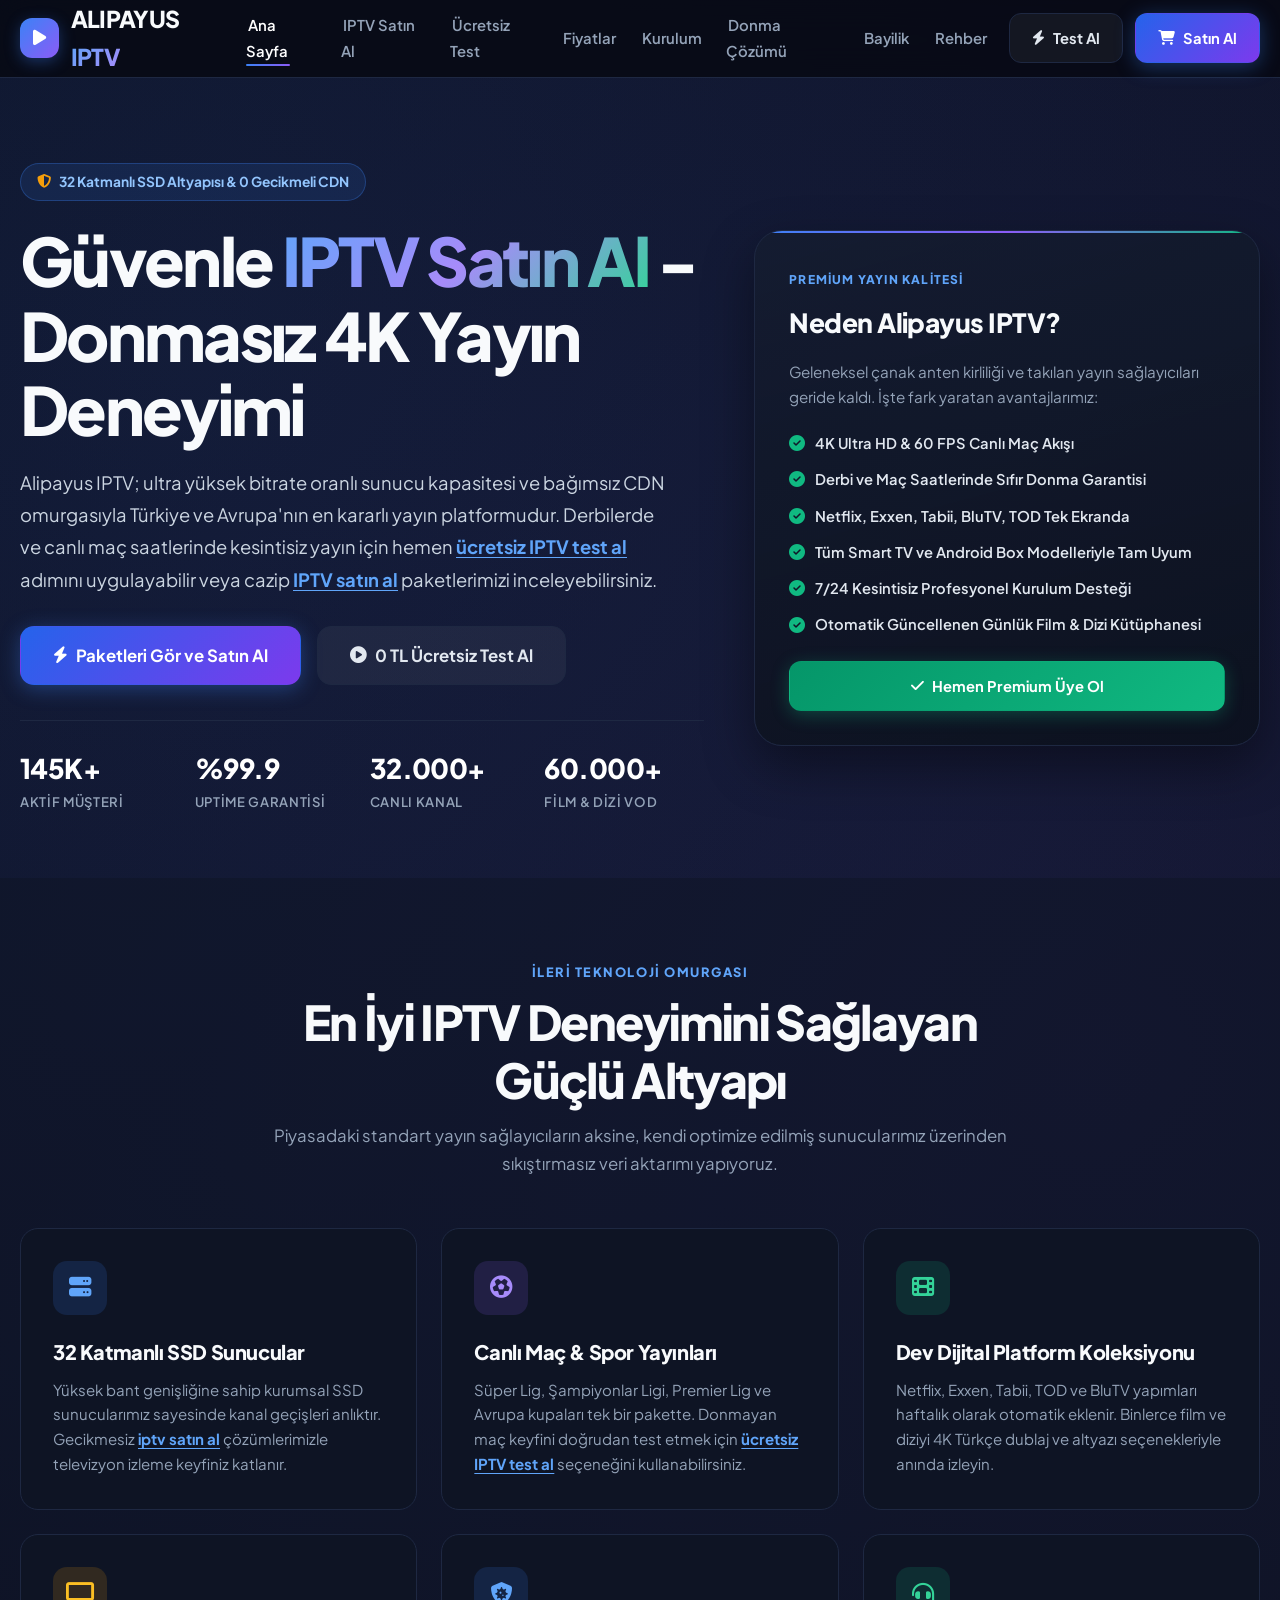
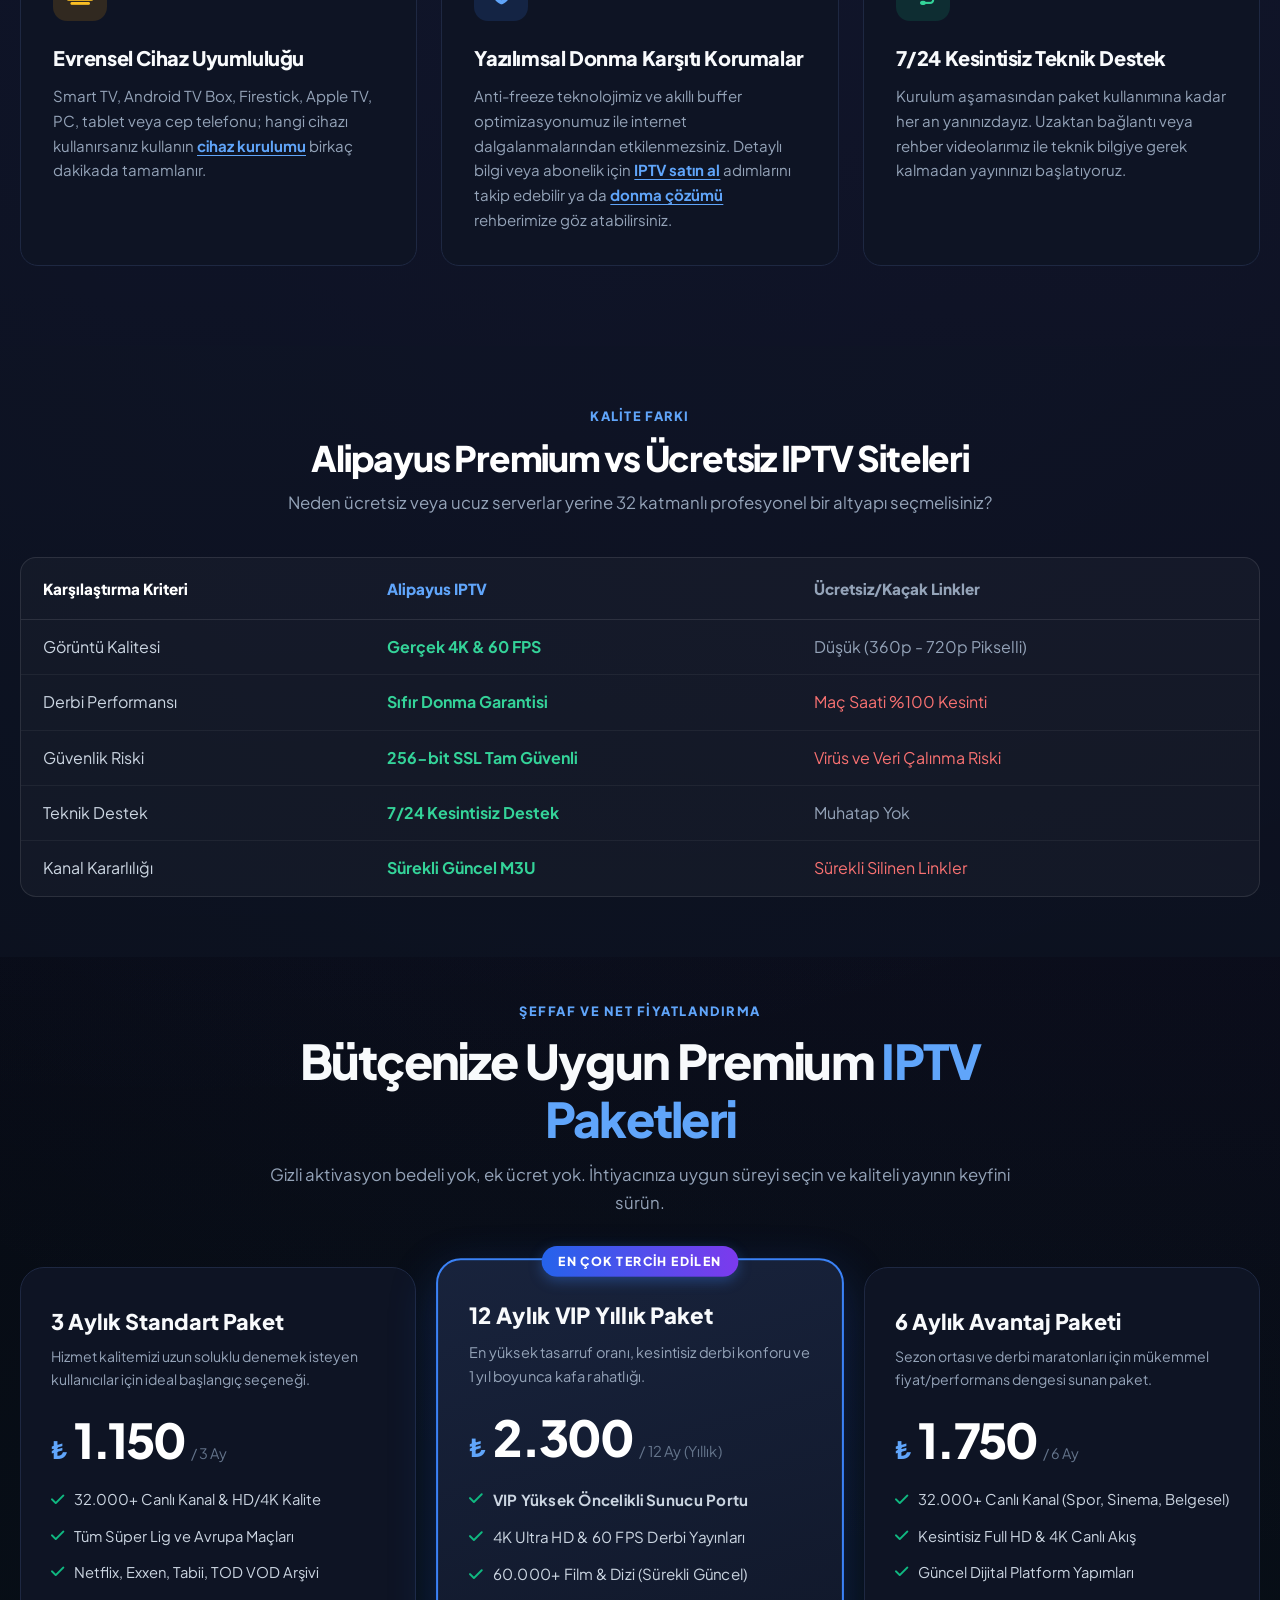
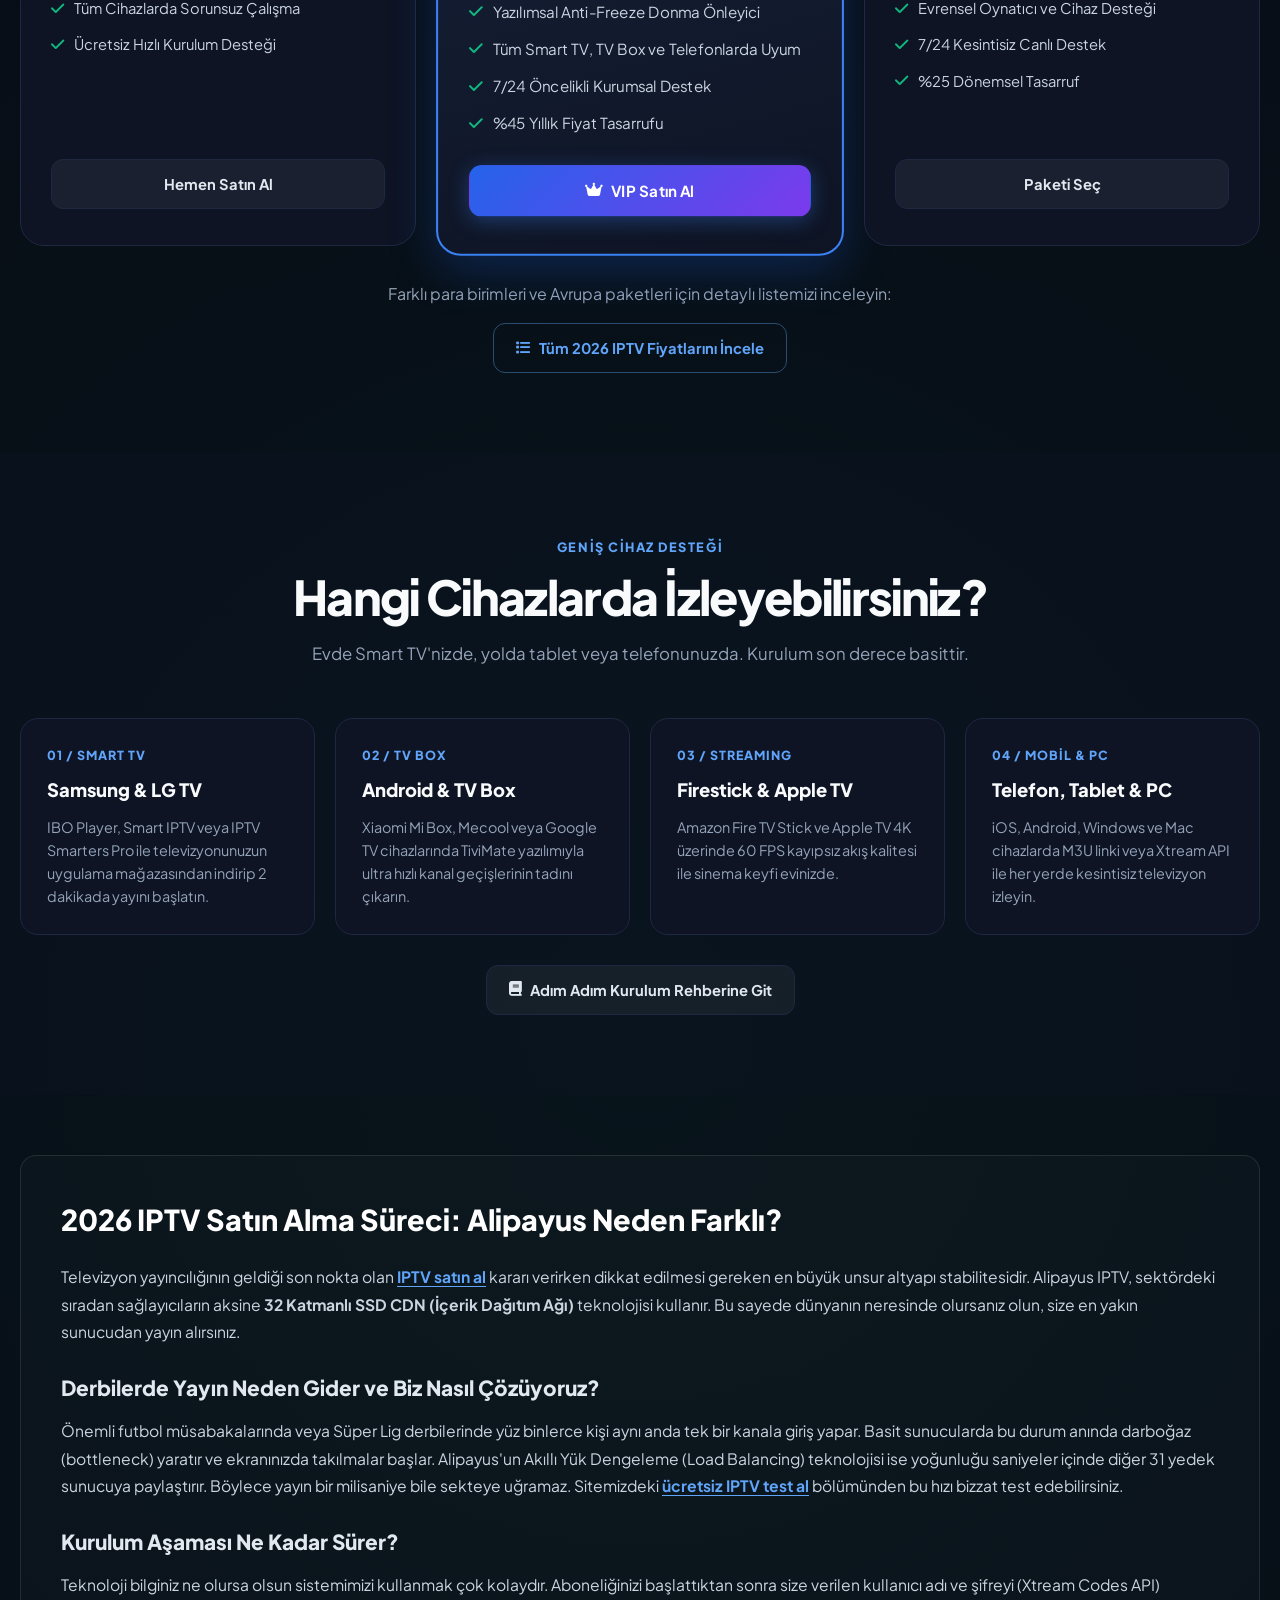
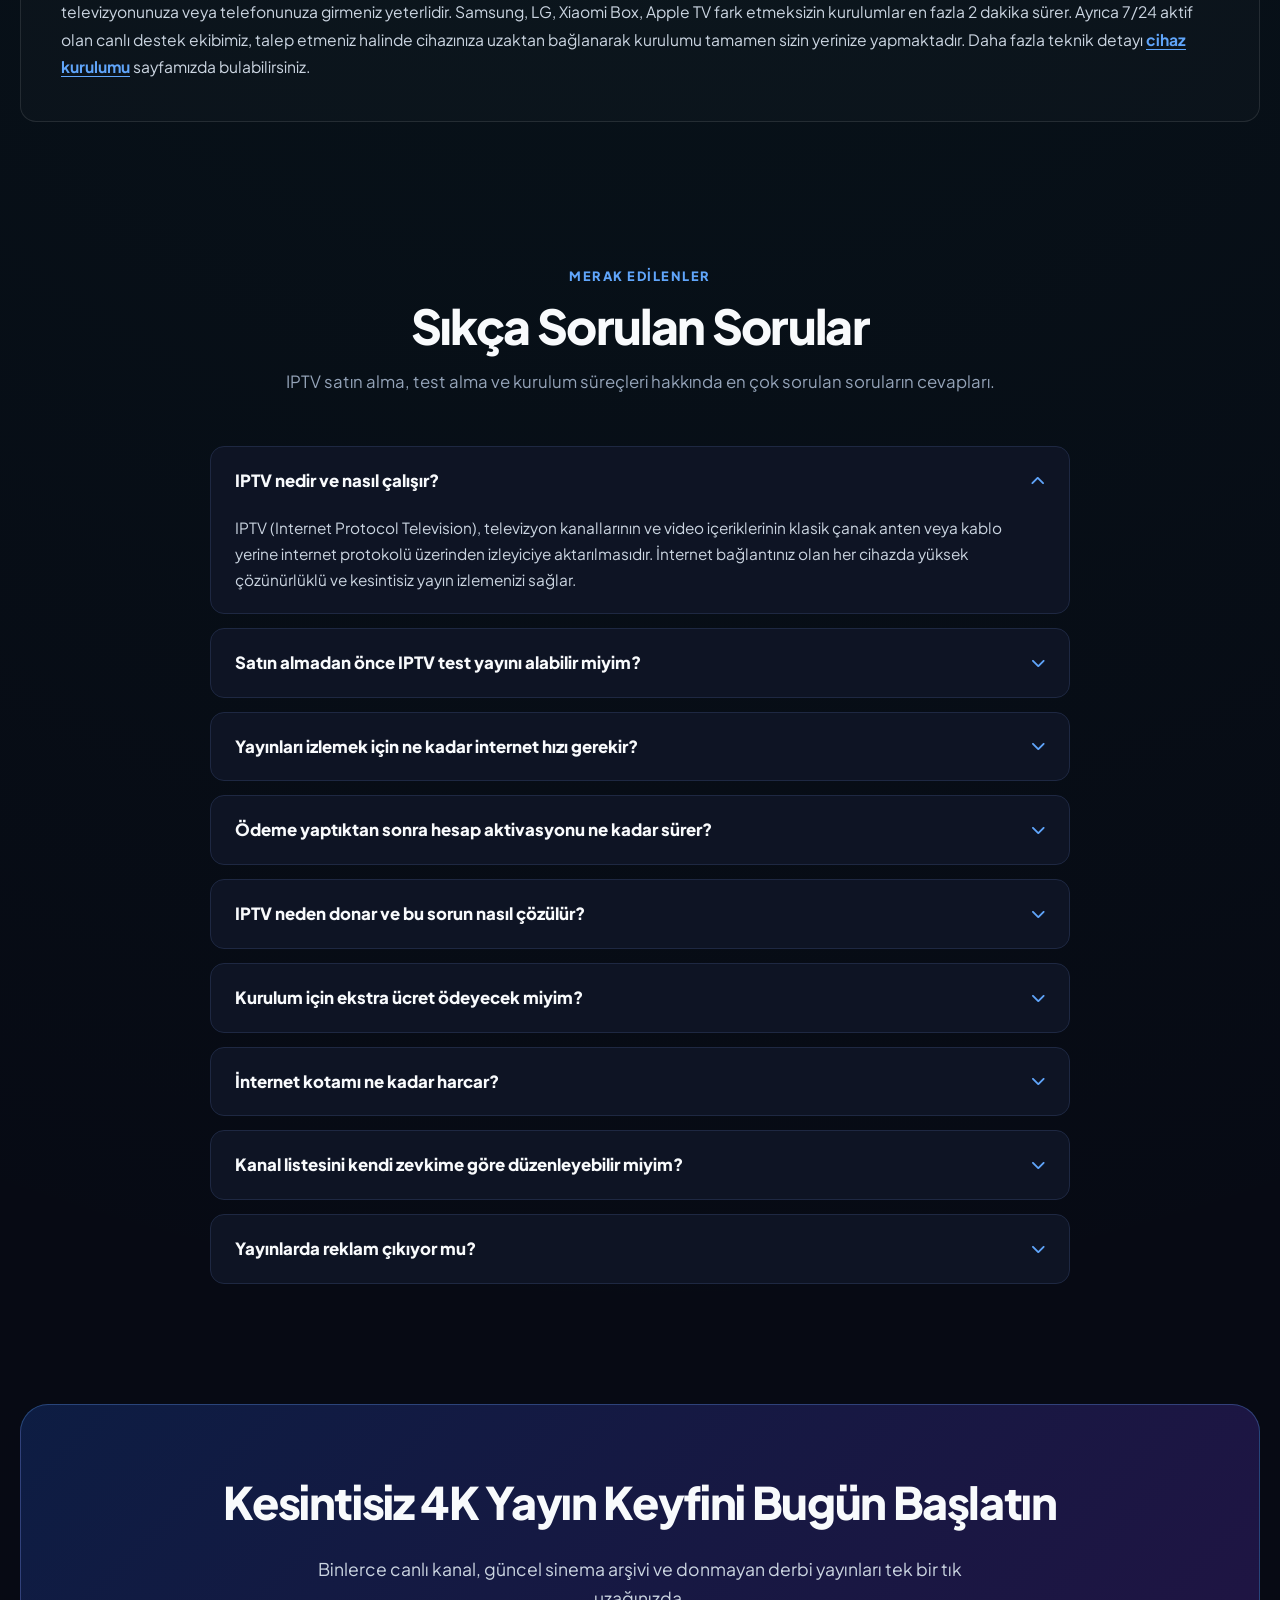
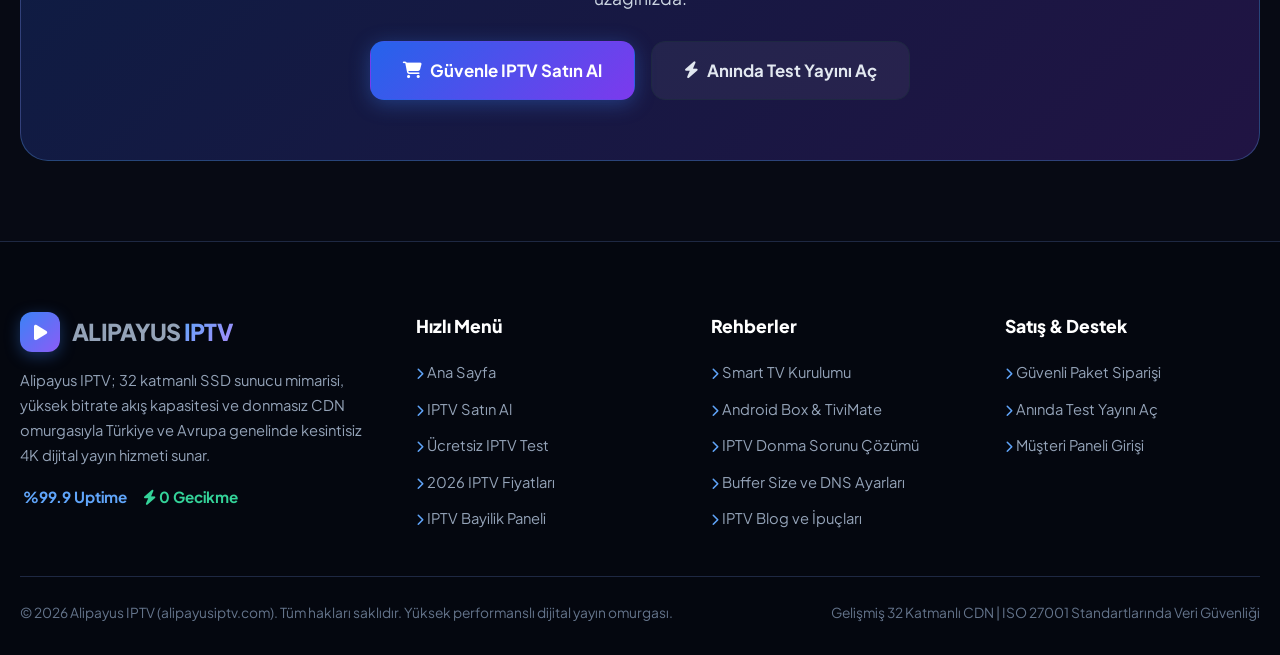
==== commit 3a56ac16: "Update index.html" ====
--- a/index.html
+++ b/index.html
@@ -1,3 +1,4 @@
+
 <!DOCTYPE html>
 <html lang="tr">
 <head>
@@ -8,6 +9,7 @@
   <meta name="keywords" content="iptv, iptv satın al, iptv test, iptv fiyatları, donmasız iptv, 4k iptv, alipayus iptv, canlı maç izle iptv, smart tv iptv, kesintisiz iptv">
   <meta name="robots" content="index, follow, max-image-preview:large, max-snippet:-1">
   <meta name="author" content="Alipayus IPTV">
+  <link rel="icon" type="image/svg+xml" href="data:image/svg+xml,<svg xmlns='http://www.w3.org/2000/svg' viewBox='0 0 100 100'><path d='M50 5 L10 20 L10 50 C10 75 30 90 50 95 C70 90 90 75 90 50 L90 20 Z' fill='%233b82f6'/><path d='M45 70 L25 50 L32 43 L45 56 L73 28 L80 35 Z' fill='%23ffffff'/></svg>">
   <link rel="canonical" href="https://alipayus.com/">
   <link rel="alternate" hreflang="tr" href="https://alipayusiptv.com/" />
   <link rel="alternate" hreflang="az" href="https://alipayusiptv.com/" />
@@ -108,6 +110,38 @@
             "@type": "Answer",
             "text": "Siparişiniz onaylandığı anda M3U linkiniz ve Xtream kullanıcı bilgileriniz anında oluşturulur ve 5 dakika içinde tarafınıza iletilir. Uzman teknik ekibimiz cihazınıza özel kurulum desteğini ücretsiz olarak sağlar."
           }
+        },
+        {
+          "@type": "Question",
+          "name": "Kurulum için ekstra ücret ödeyecek miyim?",
+          "acceptedAnswer": {
+            "@type": "Answer",
+            "text": "Hayır. Aylık veya yıllık paket fiyatlarımız dışında aktivasyon, kurulum veya güncelleme adı altında hiçbir gizli ek ücret talep edilmez."
+          }
+        },
+        {
+          "@type": "Question",
+          "name": "İnternet kotamı ne kadar harcar?",
+          "acceptedAnswer": {
+            "@type": "Answer",
+            "text": "Ortalama olarak HD bir yayın saatte yaklaşık 1-1.5 GB, 4K bir yayın ise saatte 2.5-3 GB civarında internet harcar. Sınırsız (kotasız) internet kullanıcıları için herhangi bir problem teşkil etmez."
+          }
+        },
+        {
+          "@type": "Question",
+          "name": "Kanal listesini kendi zevkime göre düzenleyebilir miyim?",
+          "acceptedAnswer": {
+            "@type": "Answer",
+            "text": "Evet. Yetişkin kanalları şifreleyebilir veya tamamen sildirebilir, izlemediğiniz ülke gruplarını destek ekibimiz aracılığıyla listenizden çıkartarak daha hızlı ve sade bir menü elde edebilirsiniz."
+          }
+        },
+        {
+          "@type": "Question",
+          "name": "Yayınlarda reklam çıkıyor mu?",
+          "acceptedAnswer": {
+            "@type": "Answer",
+            "text": "Hayır, Premium yayın akışımıza bizim tarafımızdan eklenen hiçbir araya giren reklam, pop-up veya logo bulunmamaktadır. Kanalların orijinal akışı izleyiciye %100 saf halde iletilir."
+          }
         }
       ]
     }
@@ -271,7 +305,56 @@
     </div>
   </section>
 
-  <section id="paketler">
+  <!-- YENI EKLENEN KARSILASTIRMA TABLOSU -->
+  <section class="main-sec alt" id="karsilastirma" style="padding: 60px 0; background: rgba(14, 20, 36, 0.6);">
+    <div class="container">
+      <div class="section-head" style="margin-bottom: 40px; text-align: center;">
+        <span class="eyebrow" style="color: #60a5fa; font-weight: 800; font-size: 0.8rem; letter-spacing: 0.1em; display:block; margin-bottom:10px;">KALİTE FARKI</span>
+        <h2 class="section-title" style="font-size: 2.2rem; font-weight: 900; color: #fff; margin: 10px 0;">Alipayus Premium vs Ücretsiz IPTV Siteleri</h2>
+        <p class="section-desc" style="color: #94a3b8;">Neden ücretsiz veya ucuz serverlar yerine 32 katmanlı profesyonel bir altyapı seçmelisiniz?</p>
+      </div>
+      <div style="background: rgba(255,255,255,0.03); border: 1px solid rgba(255,255,255,0.1); border-radius: 16px; overflow-x: auto;">
+        <table style="width:100%; border-collapse:collapse; text-align:left;">
+          <thead>
+            <tr style="border-bottom: 1px solid rgba(255,255,255,0.1);">
+              <th style="padding:18px 22px; font-weight:800; color:#fff; font-size:0.95rem;">Karşılaştırma Kriteri</th>
+              <th style="padding:18px 22px; font-weight:800; color:#60a5fa; font-size:0.95rem;">Alipayus IPTV</th>
+              <th style="padding:18px 22px; font-weight:800; color:#94a3b8; font-size:0.95rem;">Ücretsiz/Kaçak Linkler</th>
+            </tr>
+          </thead>
+          <tbody>
+            <tr style="border-bottom: 1px solid rgba(255,255,255,0.05);">
+              <td style="padding:14px 22px; color:#cbd5e1;">Görüntü Kalitesi</td>
+              <td style="padding:14px 22px; color:#34d399; font-weight:700;">Gerçek 4K & 60 FPS</td>
+              <td style="padding:14px 22px; color:#94a3b8;">Düşük (360p - 720p Pikselli)</td>
+            </tr>
+            <tr style="border-bottom: 1px solid rgba(255,255,255,0.05);">
+              <td style="padding:14px 22px; color:#cbd5e1;">Derbi Performansı</td>
+              <td style="padding:14px 22px; color:#34d399; font-weight:700;">Sıfır Donma Garantisi</td>
+              <td style="padding:14px 22px; color:#f87171;">Maç Saati %100 Kesinti</td>
+            </tr>
+            <tr style="border-bottom: 1px solid rgba(255,255,255,0.05);">
+              <td style="padding:14px 22px; color:#cbd5e1;">Güvenlik Riski</td>
+              <td style="padding:14px 22px; color:#34d399; font-weight:700;">256-bit SSL Tam Güvenli</td>
+              <td style="padding:14px 22px; color:#f87171;">Virüs ve Veri Çalınma Riski</td>
+            </tr>
+            <tr style="border-bottom: 1px solid rgba(255,255,255,0.05);">
+              <td style="padding:14px 22px; color:#cbd5e1;">Teknik Destek</td>
+              <td style="padding:14px 22px; color:#34d399; font-weight:700;">7/24 Kesintisiz Destek</td>
+              <td style="padding:14px 22px; color:#94a3b8;">Muhatap Yok</td>
+            </tr>
+            <tr>
+              <td style="padding:14px 22px; color:#cbd5e1;">Kanal Kararlılığı</td>
+              <td style="padding:14px 22px; color:#34d399; font-weight:700;">Sürekli Güncel M3U</td>
+              <td style="padding:14px 22px; color:#f87171;">Sürekli Silinen Linkler</td>
+            </tr>
+          </tbody>
+        </table>
+      </div>
+    </div>
+  </section>
+
+  <section id="paketler" style="padding-top:40px;">
     <div class="container">
       <div class="section-head">
         <span class="eyebrow">Şeffaf ve Net Fiyatlandırma</span>
@@ -391,6 +474,26 @@
     </div>
   </section>
 
+  <!-- YENI EKLENEN REHBER BOLUMU -->
+  <section id="detayli-rehber" style="padding: 60px 0;">
+    <div class="container">
+      <div style="background: rgba(255,255,255,0.02); border: 1px solid rgba(255,255,255,0.1); border-radius: 16px; padding: 40px;">
+        <h2 style="font-size:1.8rem; font-weight:800; color:#fff; margin-bottom: 20px;">2026 IPTV Satın Alma Süreci: Alipayus Neden Farklı?</h2>
+        <p style="font-size:0.98rem; color:#cbd5e1; line-height:1.75; margin-bottom:16px;">
+          Televizyon yayıncılığının geldiği son nokta olan <a href="https://thesdp.com/" class="intext-link" style="color:#60a5fa; text-decoration:underline;">IPTV satın al</a> kararı verirken dikkat edilmesi gereken en büyük unsur altyapı stabilitesidir. Alipayus IPTV, sektördeki sıradan sağlayıcıların aksine <strong>32 Katmanlı SSD CDN (İçerik Dağıtım Ağı)</strong> teknolojisi kullanır. Bu sayede dünyanın neresinde olursanız olun, size en yakın sunucudan yayın alırsınız.
+        </p>
+        <h3 style="font-size:1.3rem; font-weight:800; color:#e2e8f0; margin:25px 0 12px;">Derbilerde Yayın Neden Gider ve Biz Nasıl Çözüyoruz?</h3>
+        <p style="font-size:0.98rem; color:#cbd5e1; line-height:1.75; margin-bottom:16px;">
+          Önemli futbol müsabakalarında veya Süper Lig derbilerinde yüz binlerce kişi aynı anda tek bir kanala giriş yapar. Basit sunucularda bu durum anında darboğaz (bottleneck) yaratır ve ekranınızda takılmalar başlar. Alipayus'un Akıllı Yük Dengeleme (Load Balancing) teknolojisi ise yoğunluğu saniyeler içinde diğer 31 yedek sunucuya paylaştırır. Böylece yayın bir milisaniye bile sekteye uğramaz. Sitemizdeki <a href="https://thesdp.com/" class="intext-link" style="color:#60a5fa; text-decoration:underline;">ücretsiz IPTV test al</a> bölümünden bu hızı bizzat test edebilirsiniz.
+        </p>
+        <h3 style="font-size:1.3rem; font-weight:800; color:#e2e8f0; margin:25px 0 12px;">Kurulum Aşaması Ne Kadar Sürer?</h3>
+        <p style="font-size:0.98rem; color:#cbd5e1; line-height:1.75; margin-bottom:0;">
+          Teknoloji bilginiz ne olursa olsun sistemimizi kullanmak çok kolaydır. Aboneliğinizi başlattıktan sonra size verilen kullanıcı adı ve şifreyi (Xtream Codes API) televizyonunuza veya telefonunuza girmeniz yeterlidir. Samsung, LG, Xiaomi Box, Apple TV fark etmeksizin kurulumlar en fazla 2 dakika sürer. Ayrıca 7/24 aktif olan canlı destek ekibimiz, talep etmeniz halinde cihazınıza uzaktan bağlanarak kurulumu tamamen sizin yerinize yapmaktadır. Daha fazla teknik detayı <a href="/iptv-kurulumu" class="intext-link" style="color:#60a5fa; text-decoration:underline;">cihaz kurulumu</a> sayfamızda bulabilirsiniz.
+        </p>
+      </div>
+    </div>
+  </section>
+
   <section id="sss">
     <div class="container">
       <div class="section-head">
@@ -448,6 +551,48 @@
             IPTV donmaları çoğunlukla Wi-Fi sinyal kayıplarından, yetersiz oynatıcı önbelleğinden (buffer size) veya yetersiz sunucu bant genişliğinden kaynaklanır. Alipayus IPTV 32 katmanlı CDN mimarisi ile sunucu kaynaklı donmaları ortadan kaldırır. Daha fazla bilgi için <a href="/iptv-donma-cozumu" class="intext-link">donma çözümü</a> sayfamızı ziyaret edin.
           </div>
         </div>
+
+        <!-- YENI EKLENEN FAQ MADDELERI -->
+        <div class="faq-item">
+          <div class="faq-question">
+            <span>Kurulum için ekstra ücret ödeyecek miyim?</span>
+            <i class="fas fa-chevron-down"></i>
+          </div>
+          <div class="faq-answer">
+            Hayır. Aylık veya yıllık paket fiyatlarımız dışında aktivasyon, kurulum veya güncelleme adı altında hiçbir gizli ek ücret talep edilmez.
+          </div>
+        </div>
+
+        <div class="faq-item">
+          <div class="faq-question">
+            <span>İnternet kotamı ne kadar harcar?</span>
+            <i class="fas fa-chevron-down"></i>
+          </div>
+          <div class="faq-answer">
+            Ortalama olarak HD bir yayın saatte yaklaşık 1-1.5 GB, 4K bir yayın ise saatte 2.5-3 GB civarında internet harcar. Sınırsız (kotasız) internet kullanıcıları için herhangi bir problem teşkil etmez.
+          </div>
+        </div>
+
+        <div class="faq-item">
+          <div class="faq-question">
+            <span>Kanal listesini kendi zevkime göre düzenleyebilir miyim?</span>
+            <i class="fas fa-chevron-down"></i>
+          </div>
+          <div class="faq-answer">
+            Evet. Yetişkin kanalları şifreleyebilir veya tamamen sildirebilir, izlemediğiniz ülke gruplarını destek ekibimiz aracılığıyla listenizden çıkartarak daha hızlı ve sade bir menü elde edebilirsiniz.
+          </div>
+        </div>
+
+        <div class="faq-item">
+          <div class="faq-question">
+            <span>Yayınlarda reklam çıkıyor mu?</span>
+            <i class="fas fa-chevron-down"></i>
+          </div>
+          <div class="faq-answer">
+            Hayır, Premium yayın akışımıza bizim tarafımızdan eklenen hiçbir araya giren reklam, pop-up veya logo bulunmamaktadır. Kanalların orijinal akışı izleyiciye %100 saf halde iletilir.
+          </div>
+        </div>
+
       </div>
     </div>
   </section>
@@ -518,6 +663,45 @@
       <div>Gelişmiş 32 Katmanlı CDN | ISO 27001 Standartlarında Veri Güvenliği</div>
     </div>
   </footer>
-  <script src="/main.js"></script>
+  <script>
+    document.addEventListener('DOMContentLoaded', function () {
+      const faqItems = document.querySelectorAll('.faq-item');
+      faqItems.forEach(item => {
+        const q = item.querySelector('.faq-question');
+        if (q) {
+          q.addEventListener('click', () => {
+            const isActive = item.classList.contains('active');
+            faqItems.forEach(f => f.classList.remove('active'));
+            if (!isActive) item.classList.add('active');
+          });
+        }
+      });
+      const mobToggle = document.getElementById('mobileToggle');
+      const mobDrawer = document.getElementById('mobileDrawer');
+      const drawerOverlay = document.getElementById('drawerOverlay');
+      const closeBtn = document.getElementById('drawerClose');
+      function openDrawer() {
+        if (mobDrawer) mobDrawer.style.transform = 'translateX(0)';
+        if (drawerOverlay) {
+          drawerOverlay.style.display = 'block';
+          setTimeout(() => drawerOverlay.style.opacity = '1', 10);
+        }
+        document.body.style.overflow = 'hidden';
+      }
+      function closeDrawer() {
+        if (mobDrawer) mobDrawer.style.transform = 'translateX(100%)';
+        if (drawerOverlay) {
+          drawerOverlay.style.opacity = '0';
+          setTimeout(() => drawerOverlay.style.display = 'none', 300);
+        }
+        document.body.style.overflow = 'auto';
+      }
+      if (mobToggle) mobToggle.addEventListener('click', openDrawer);
+      if (closeBtn) closeBtn.addEventListener('click', closeDrawer);
+      if (drawerOverlay) drawerOverlay.addEventListener('click', closeDrawer);
+      const drawerLinks = document.querySelectorAll('.drawer-links a');
+      drawerLinks.forEach(l => l.addEventListener('click', closeDrawer));
+    });
+  </script>
 </body>
 </html>
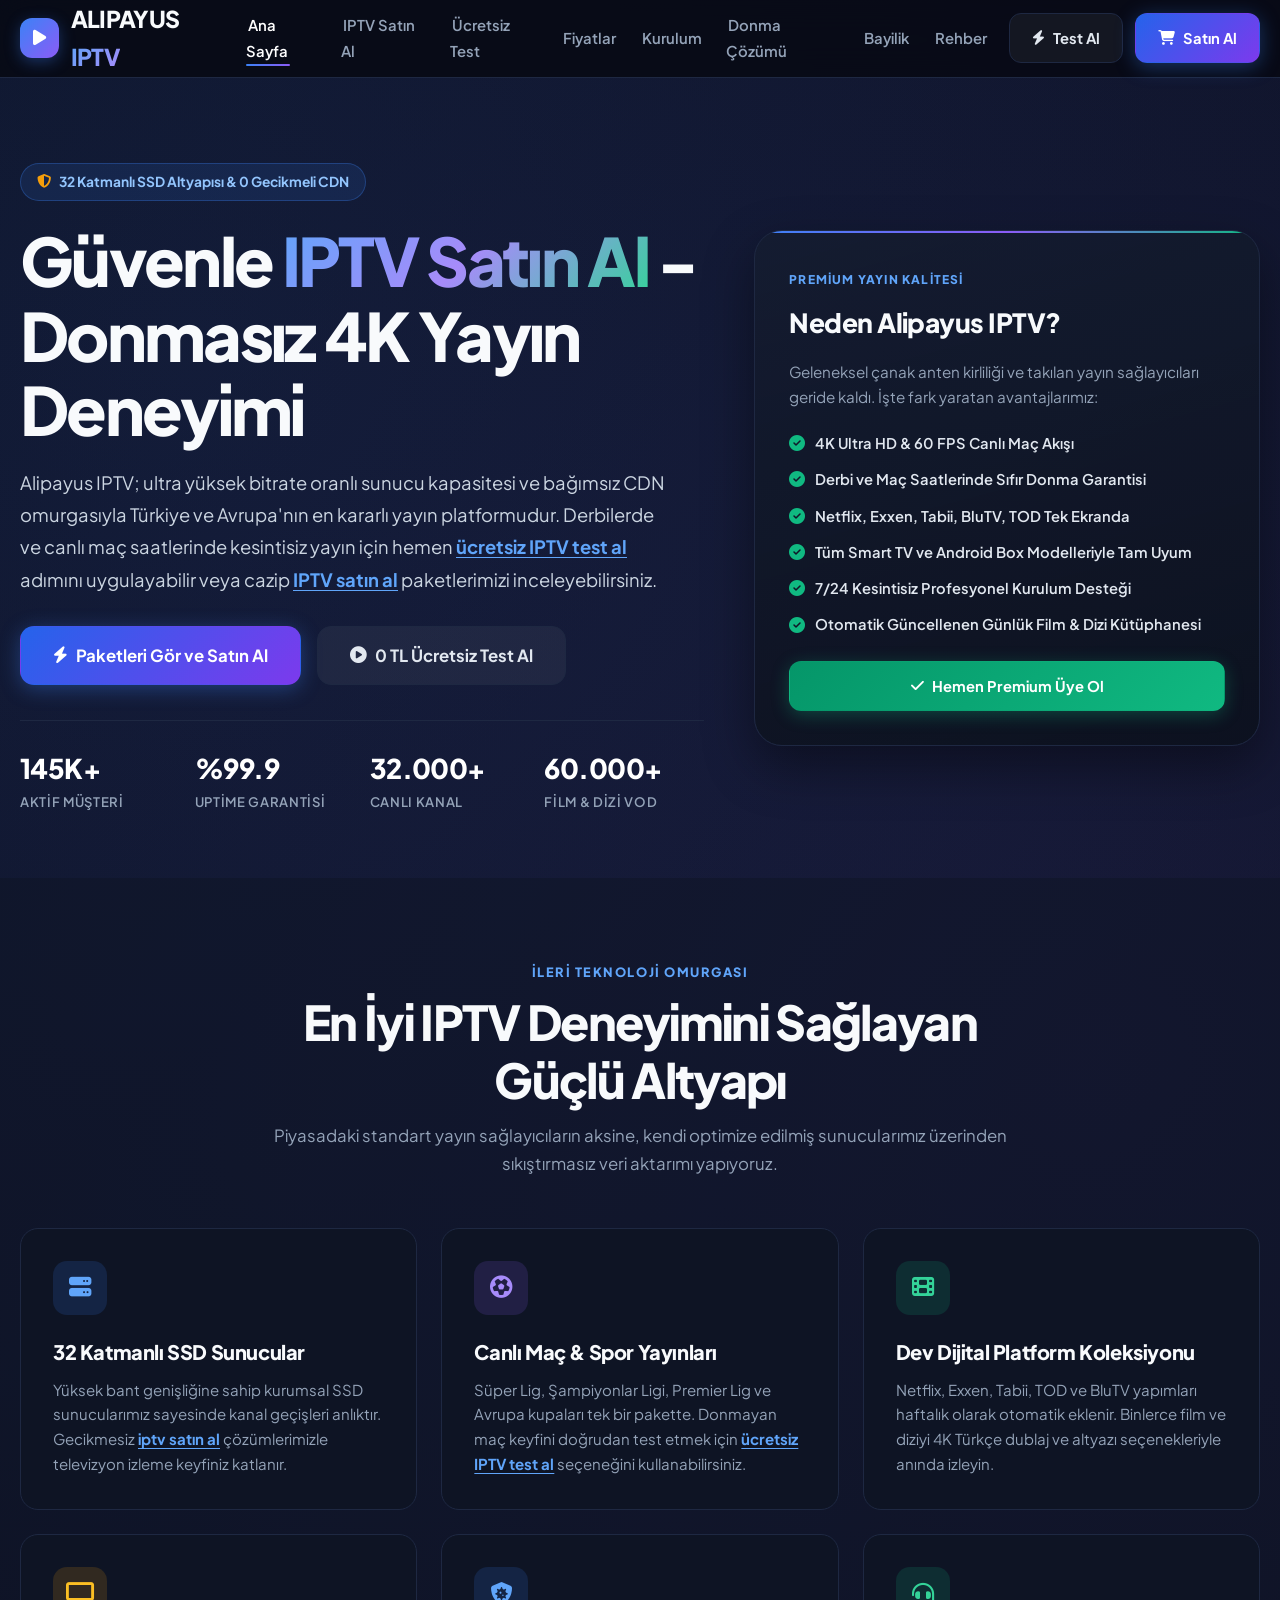
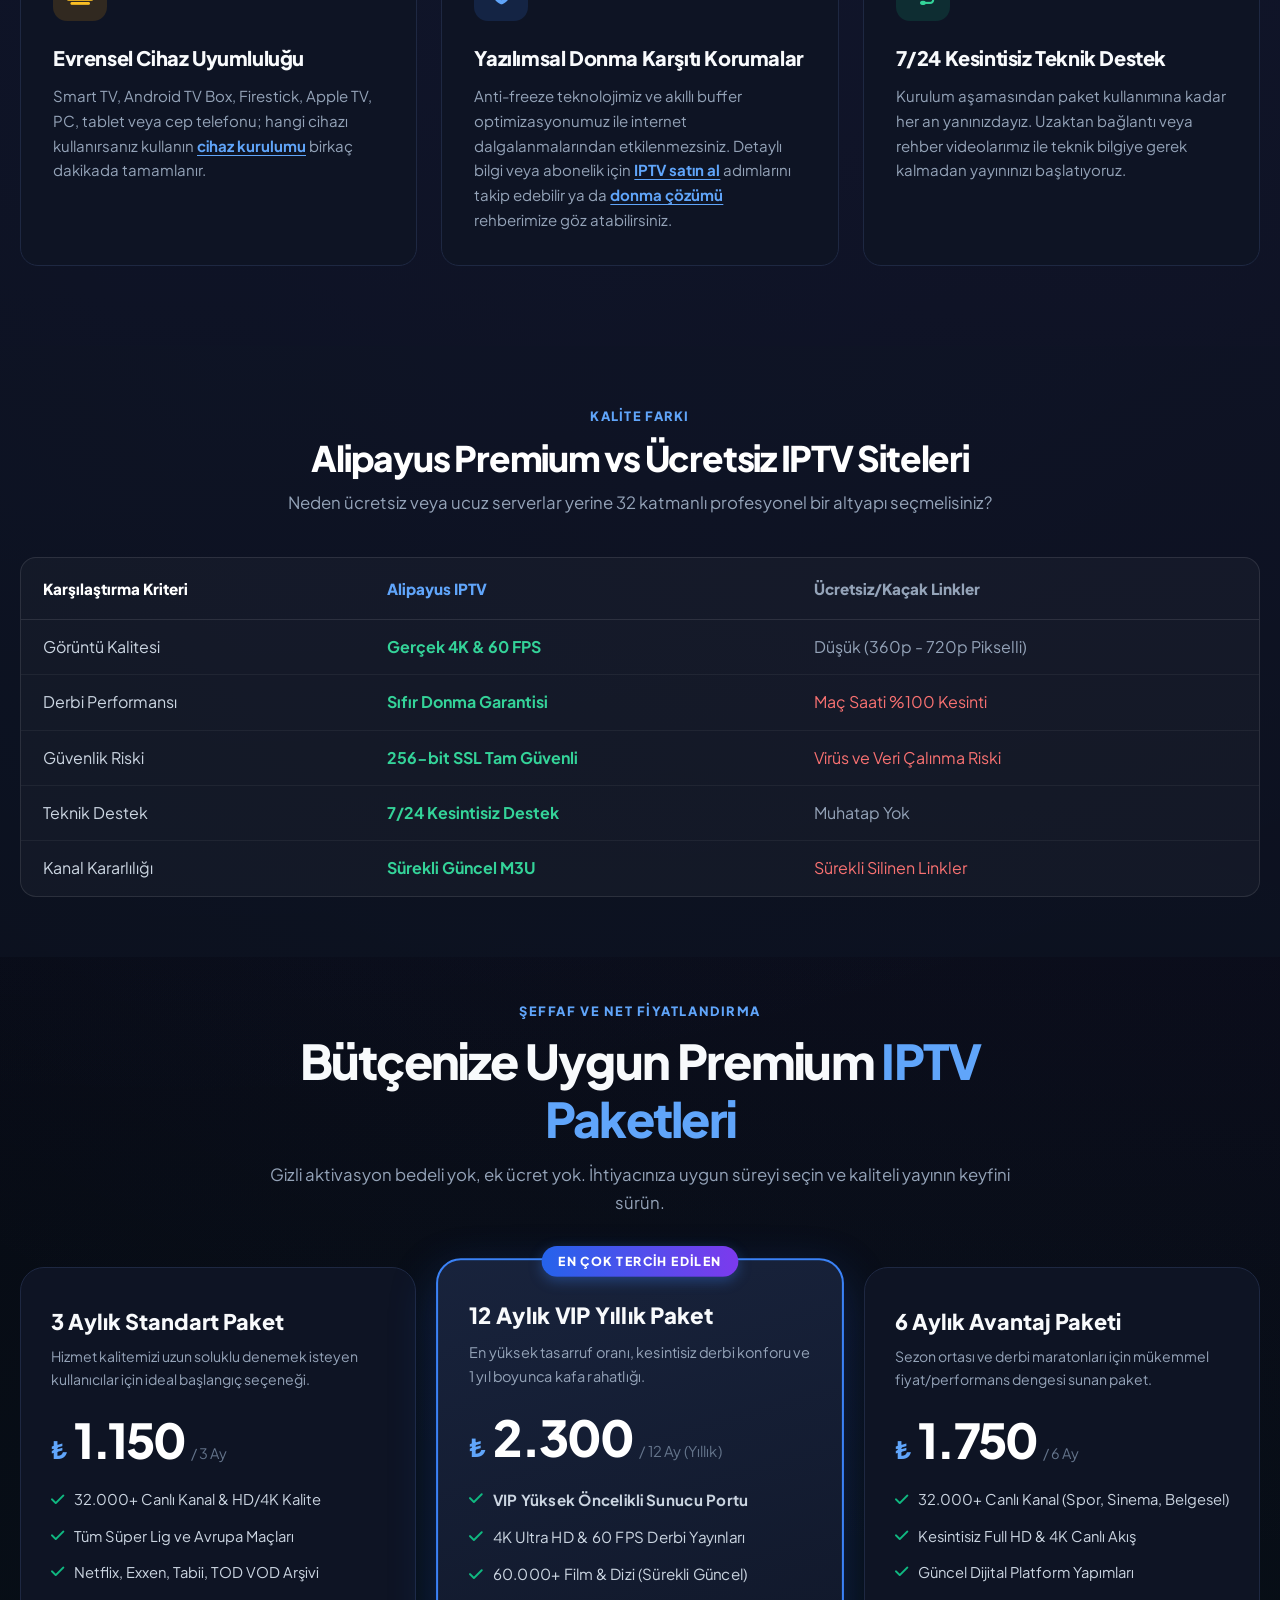
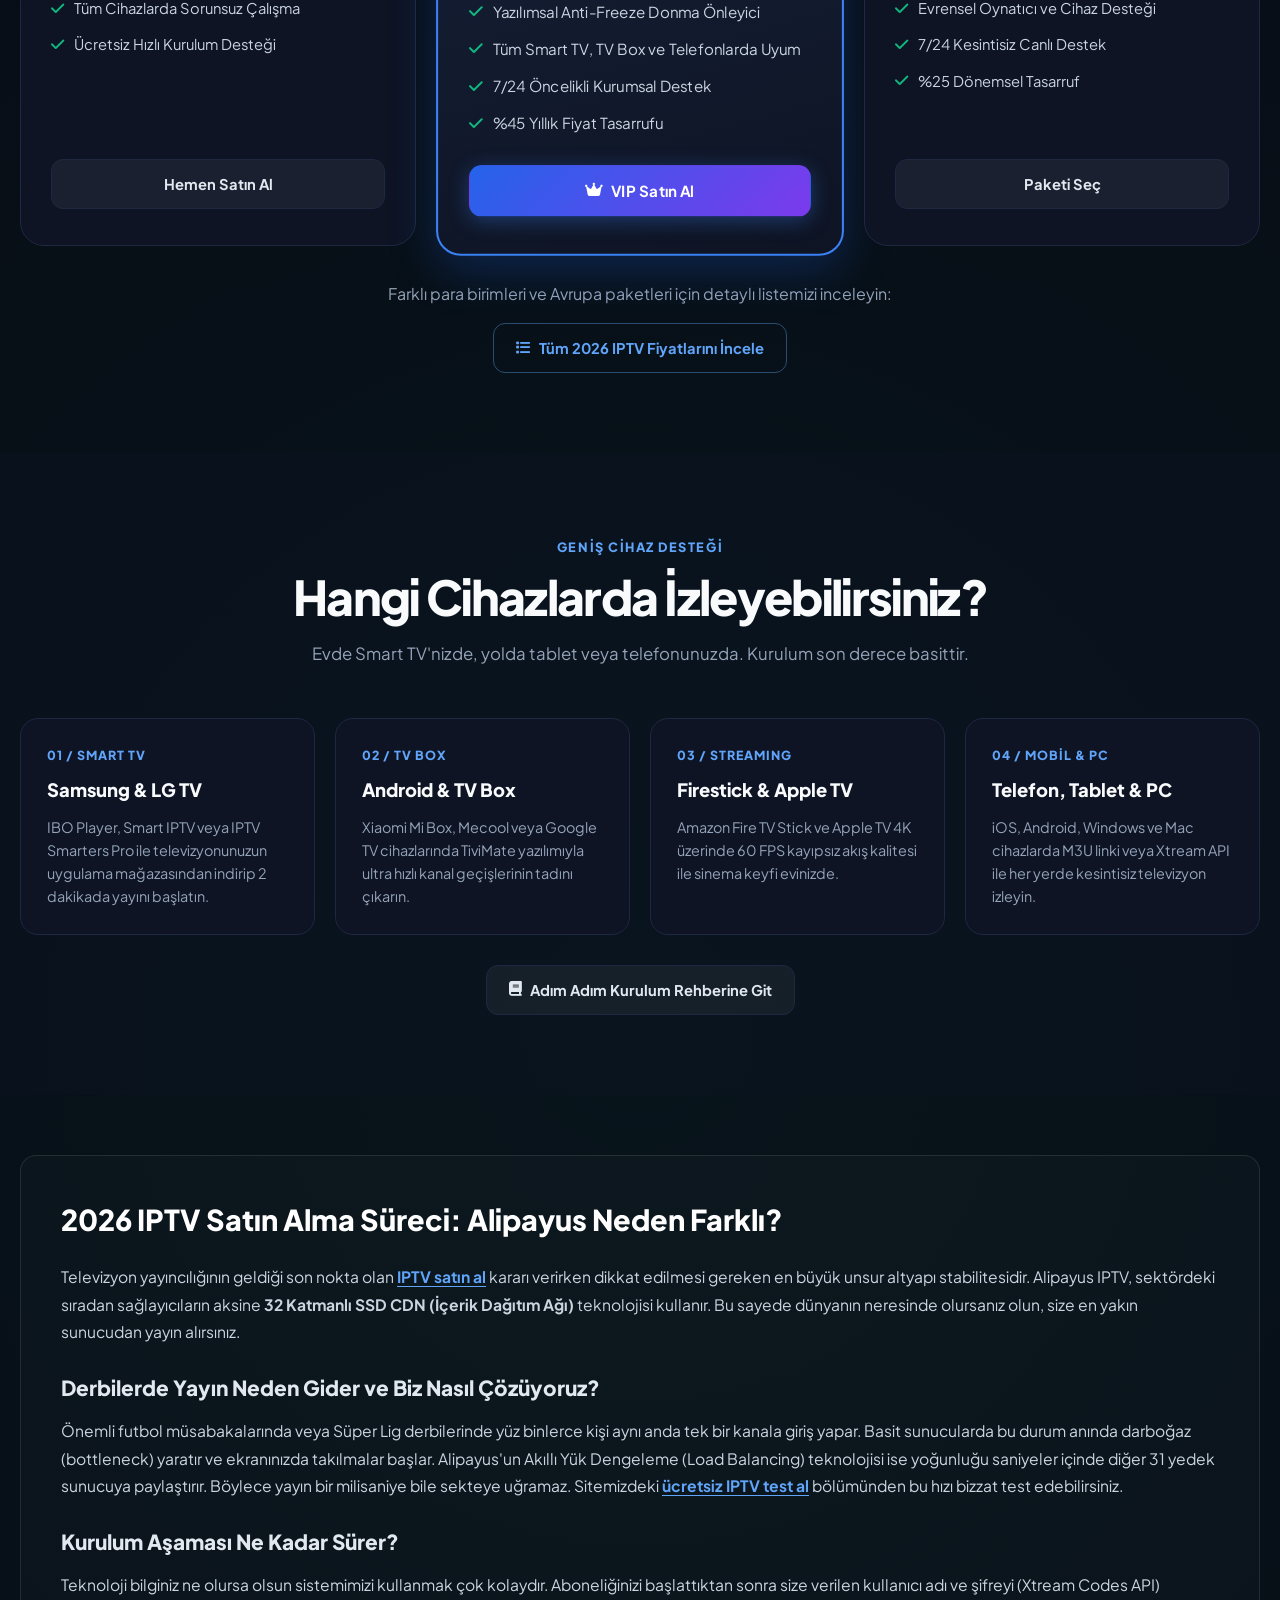
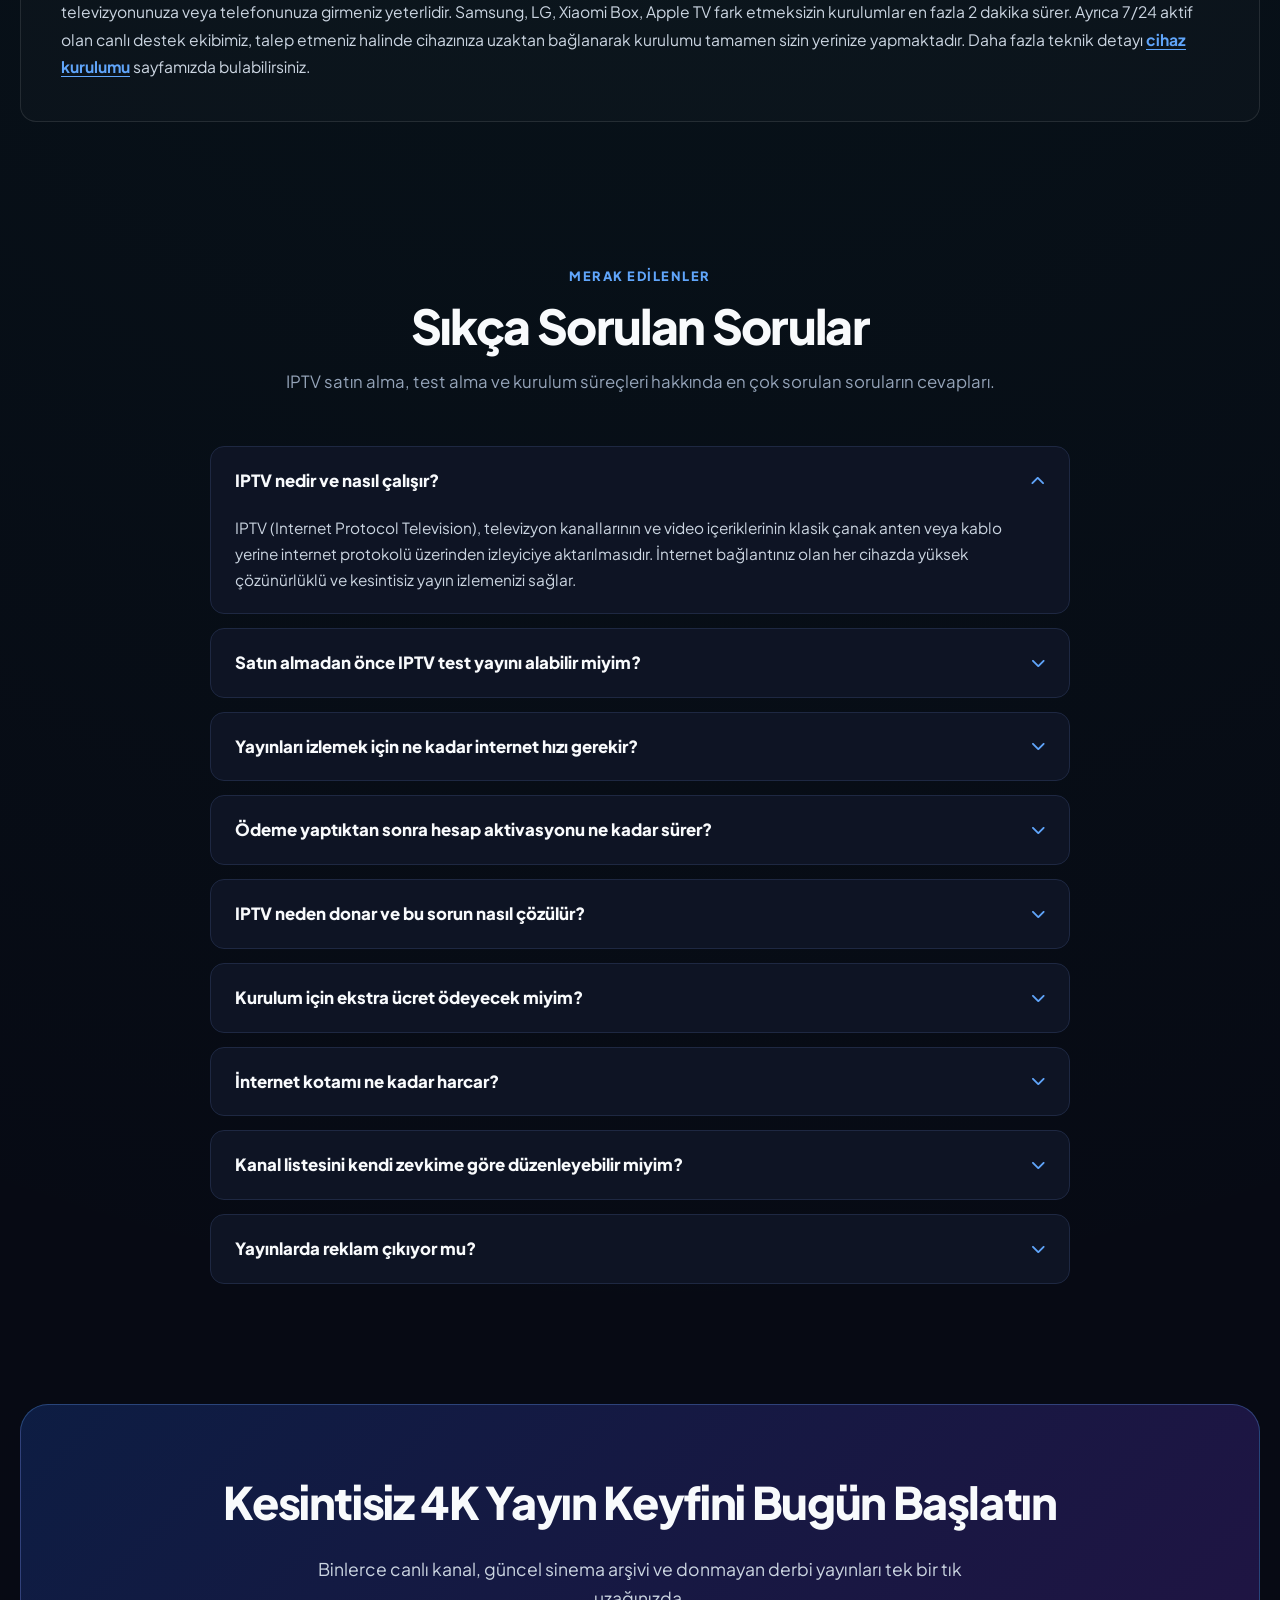
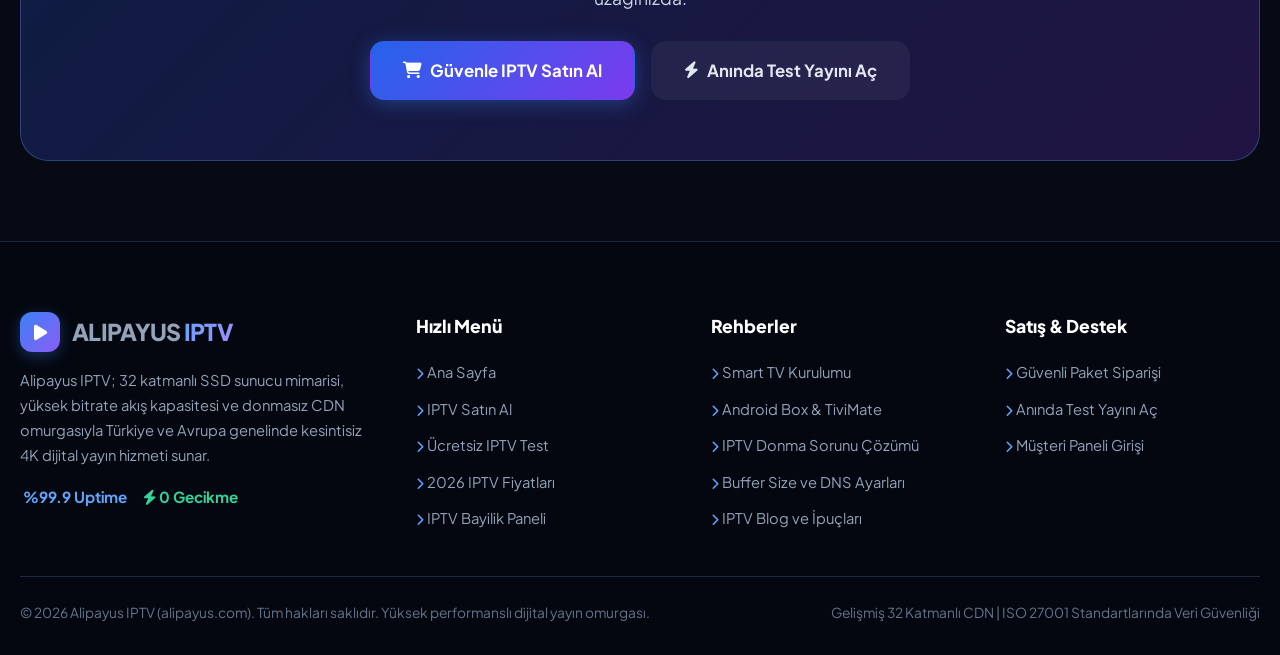
==== commit 66d661f9: "Update index.html" ====
--- a/index.html
+++ b/index.html
@@ -11,21 +11,11 @@
   <meta name="author" content="Alipayus IPTV">
   <link rel="icon" type="image/svg+xml" href="data:image/svg+xml,<svg xmlns='http://www.w3.org/2000/svg' viewBox='0 0 100 100'><path d='M50 5 L10 20 L10 50 C10 75 30 90 50 95 C70 90 90 75 90 50 L90 20 Z' fill='%233b82f6'/><path d='M45 70 L25 50 L32 43 L45 56 L73 28 L80 35 Z' fill='%23ffffff'/></svg>">
   <link rel="canonical" href="https://alipayus.com/">
-  <link rel="alternate" hreflang="tr" href="https://alipayusiptv.com/" />
-  <link rel="alternate" hreflang="az" href="https://alipayusiptv.com/" />
-  <link rel="alternate" hreflang="pt" href="https://alipayusiptv.com/" />
-  <link rel="alternate" hreflang="ru" href="https://alipayusiptv.com/" />
-  <link rel="alternate" hreflang="uk" href="https://alipayusiptv.com/" />
-  <link rel="alternate" hreflang="kk" href="https://alipayusiptv.com/" />
-  <link rel="alternate" hreflang="ar" href="https://alipayusiptv.com/" />
-  <link rel="alternate" hreflang="en" href="https://alipayusiptv.com/" />
-  <link rel="alternate" hreflang="es" href="https://alipayusiptv.com/" />
-  <link rel="alternate" hreflang="pl" href="https://alipayusiptv.com/" />
   <meta property="og:type" content="website">
   <meta property="og:locale" content="tr_TR">
   <meta property="og:title" content="IPTV | IPTV Satın Al & Test İmkanı - Alipayus">
   <meta property="og:description" content="Donmasız 4K IPTV satın al! 32.000+ canlı kanal, dev film-dizi arşivi, Süper Lig ve Şampiyonlar Ligi maçları. Ücretsiz IPTV test yayını ile kalitemizi hemen deneyin.">
-  <meta property="og:url" content="https://alipayusiptv.com/">
+  <meta property="og:url" content="https://alipayus.com/">
   <meta property="og:site_name" content="Alipayus IPTV">
   <link rel="preconnect" href="https://fonts.googleapis.com">
   <link rel="preconnect" href="https://fonts.gstatic.com" crossorigin>
@@ -38,10 +28,10 @@
       "@context": "https://schema.org",
       "@type": "WebSite",
       "name": "Alipayus IPTV",
-      "url": "https://alipayusiptv.com/",
+      "url": "https://alipayus.com/",
       "potentialAction": {
         "@type": "SearchAction",
-        "target": "https://alipayusiptv.com/?q={search_term_string}",
+        "target": "https://alipayus.com/?q={search_term_string}",
         "query-input": "required name=search_term_string"
       }
     },
@@ -49,8 +39,8 @@
       "@context": "https://schema.org",
       "@type": "Organization",
       "name": "Alipayus IPTV",
-      "url": "https://alipayusiptv.com/",
-      "logo": "https://alipayusiptv.com/logo.png",
+      "url": "https://alipayus.com/",
+      "logo": "https://alipayus.com/logo.png",
       "contactPoint": {
         "@type": "ContactPoint",
         "contactType": "customer service",
@@ -65,7 +55,7 @@
       "provider": {
         "@type": "Organization",
         "name": "Alipayus IPTV",
-        "url": "https://alipayusiptv.com/"
+        "url": "https://alipayus.com/"
       },
       "offers": {
         "@type": "AggregateOffer",
@@ -659,7 +649,7 @@
       </div>
     </div>
     <div class="container footer-bottom">
-      <div>© 2026 Alipayus IPTV (alipayusiptv.com). Tüm hakları saklıdır. Yüksek performanslı dijital yayın omurgası.</div>
+      <div>© 2026 Alipayus IPTV (alipayus.com). Tüm hakları saklıdır. Yüksek performanslı dijital yayın omurgası.</div>
       <div>Gelişmiş 32 Katmanlı CDN | ISO 27001 Standartlarında Veri Güvenliği</div>
     </div>
   </footer>
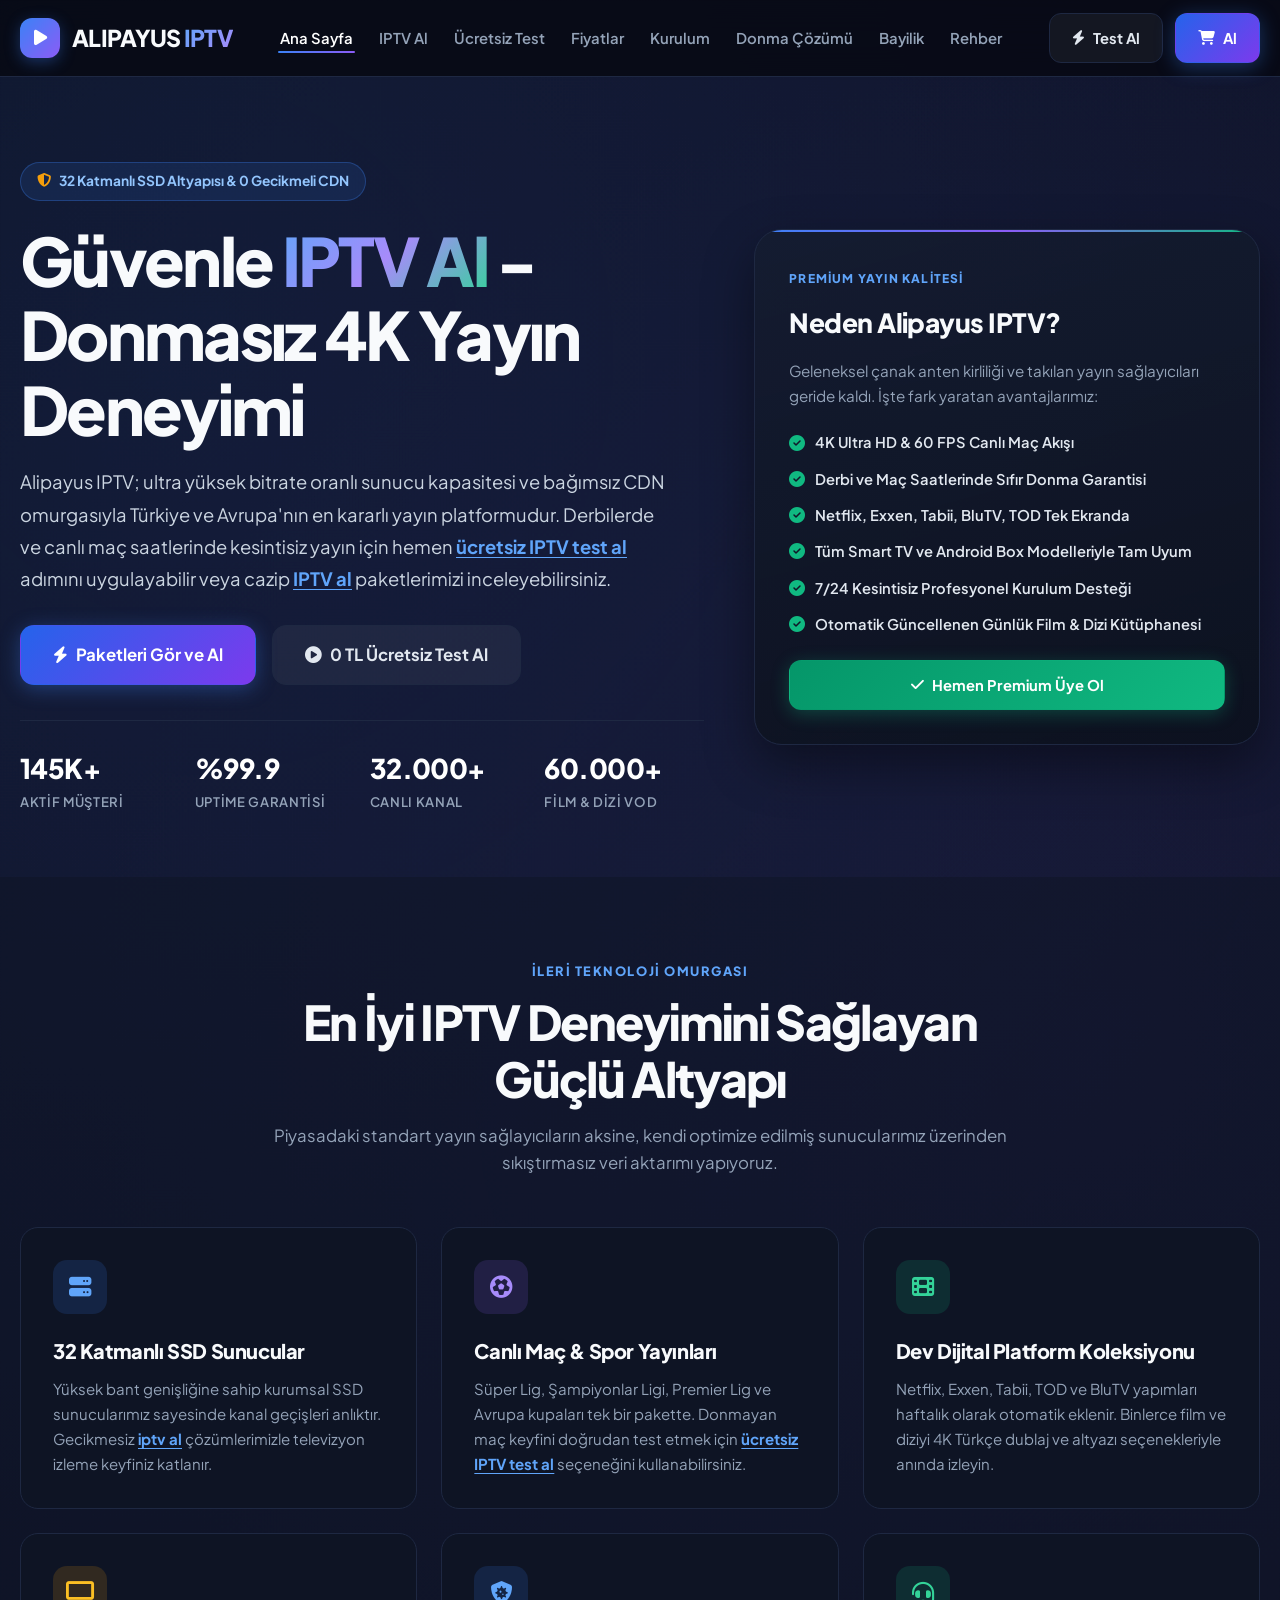
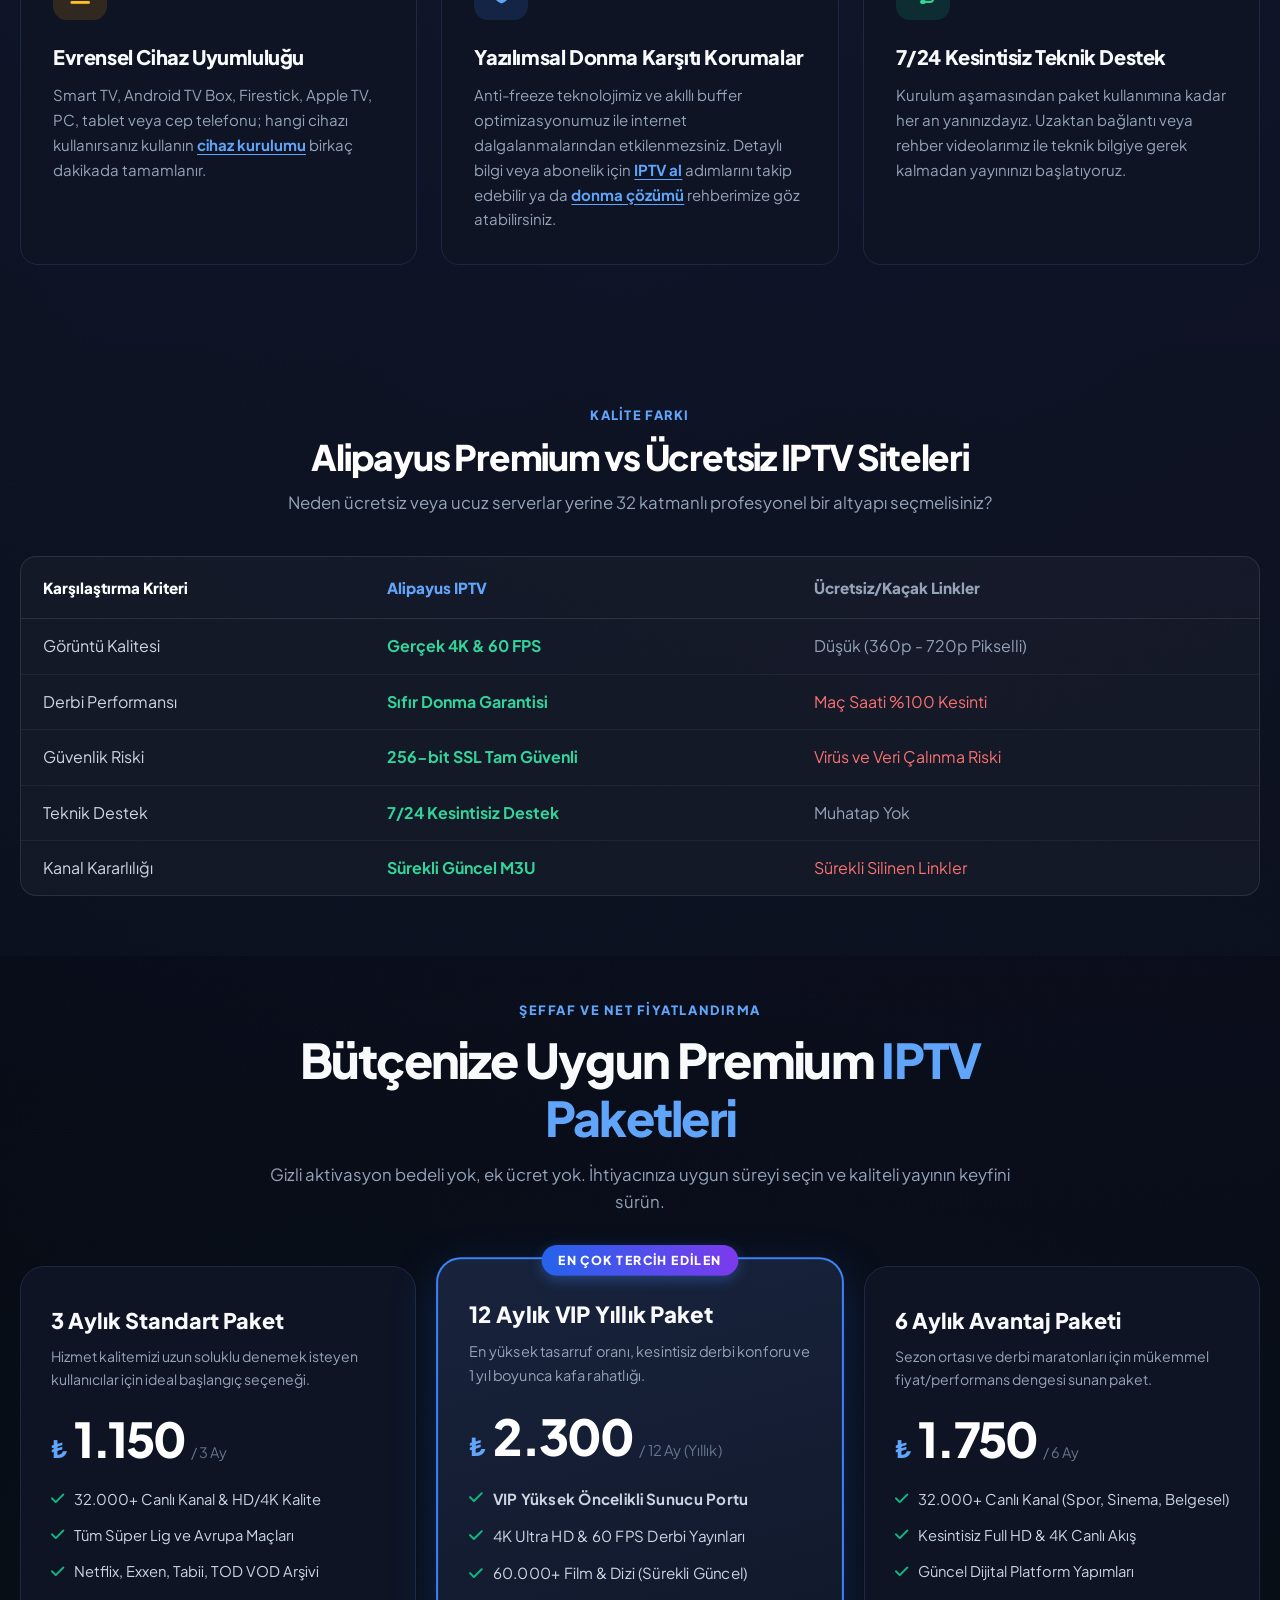
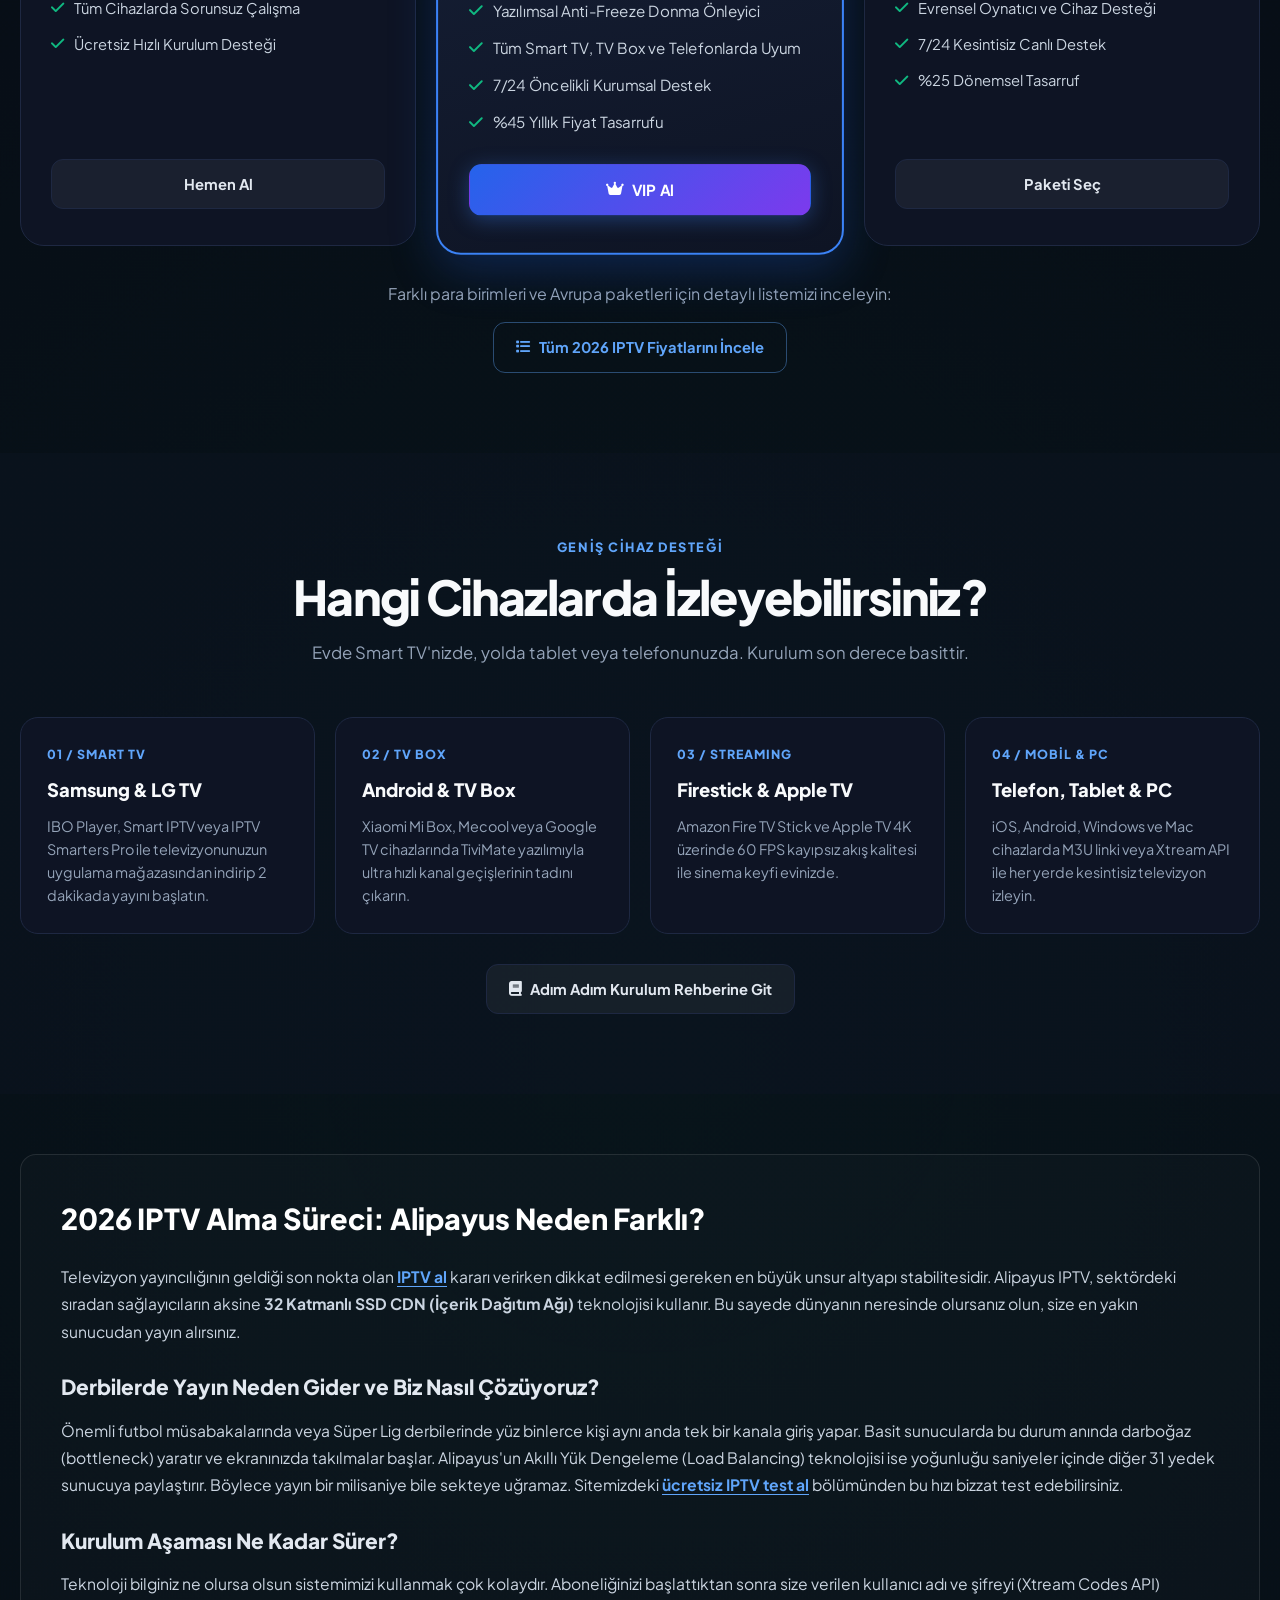
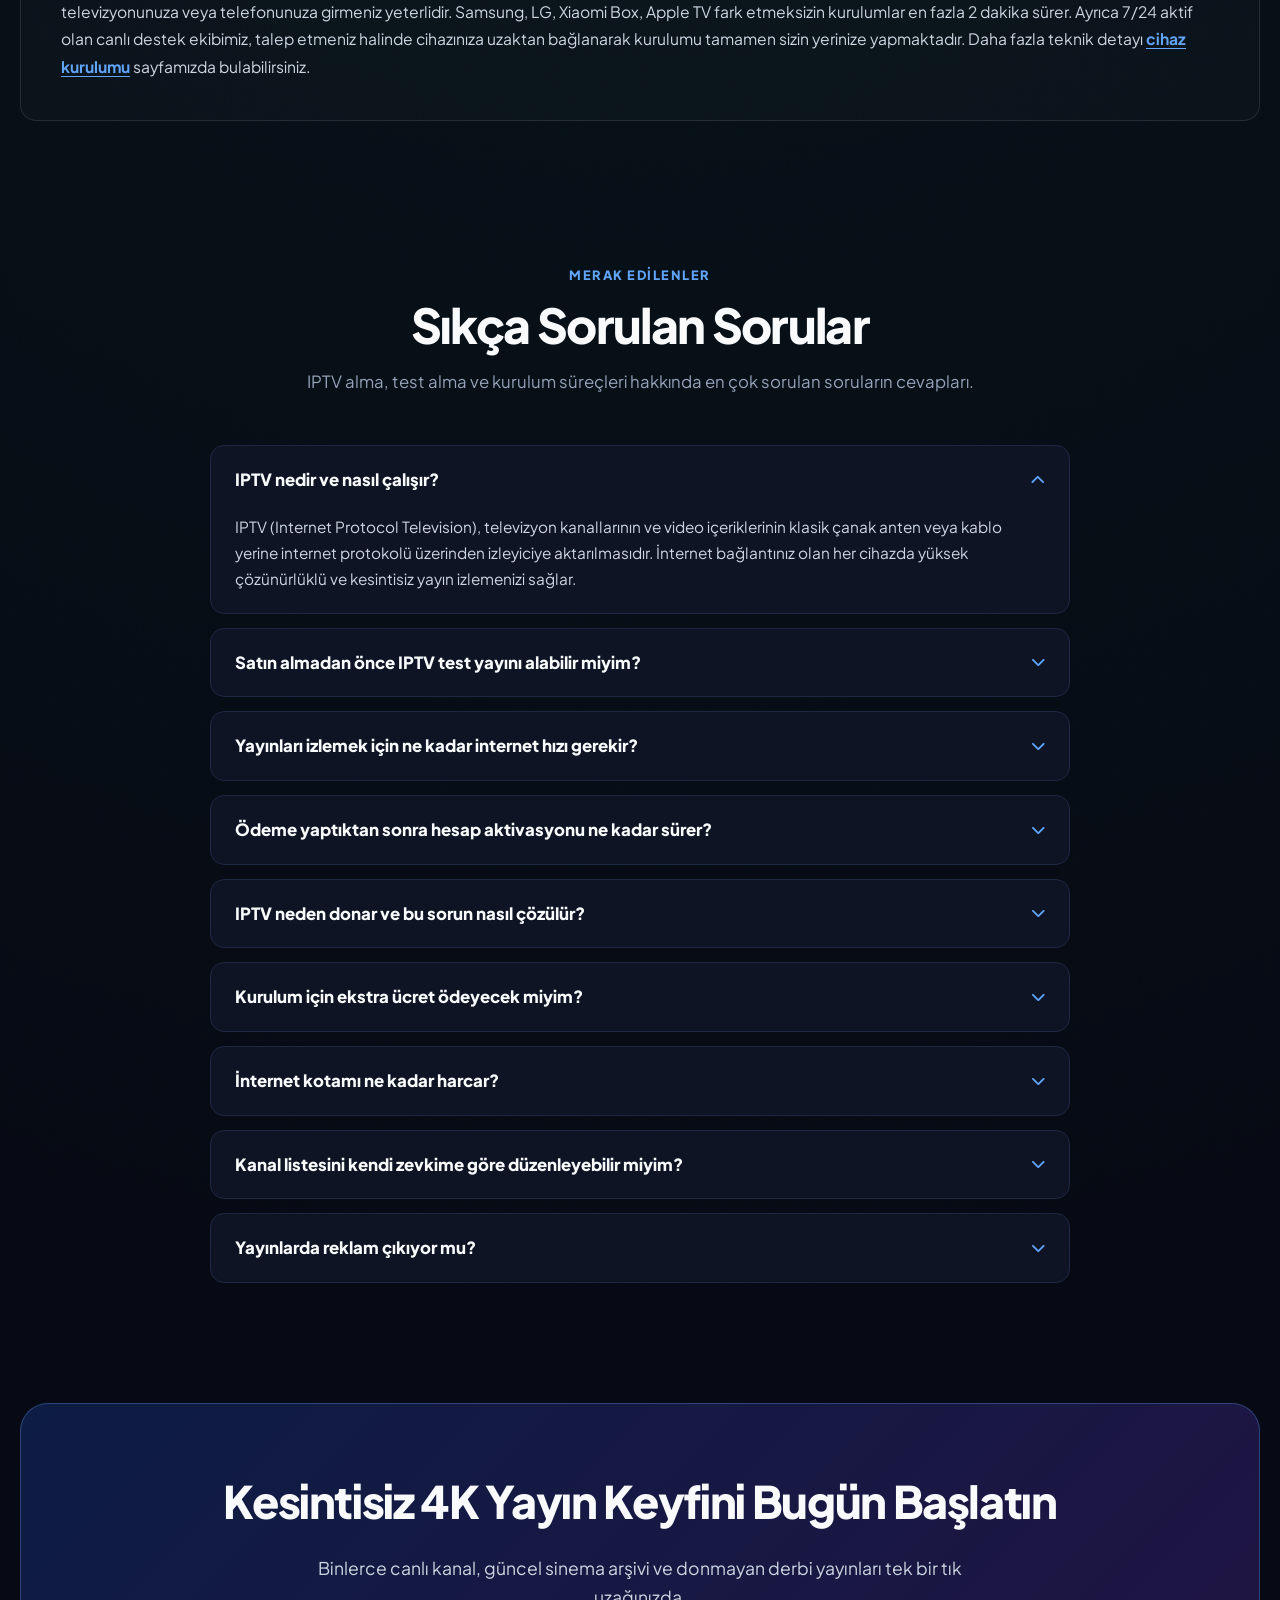
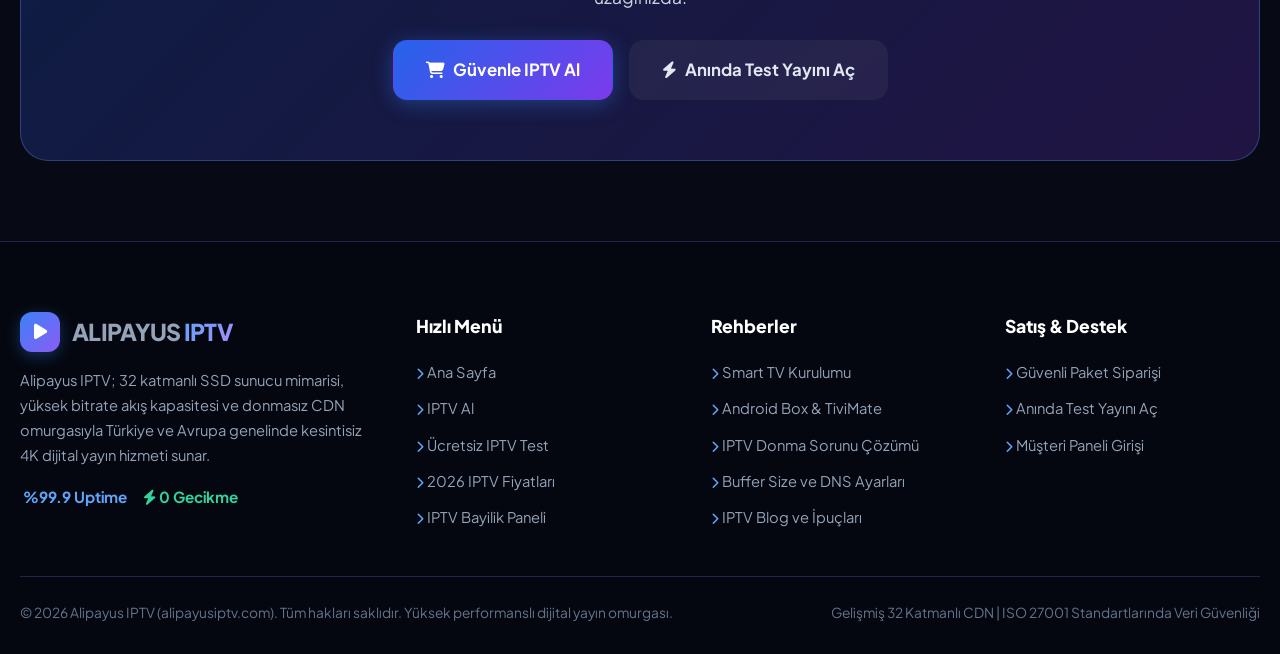
==== commit 23e0c368: "Update index.html" ====
--- a/index.html
+++ b/index.html
@@ -4,18 +4,18 @@
 <head>
   <meta charset="UTF-8">
   <meta name="viewport" content="width=device-width, initial-scale=1.0">
-  <title>IPTV | IPTV Satın Al & Test İmkanı - Alipayus</title>
-  <meta name="description" content="Donmasız 4K IPTV satın al! 32.000+ canlı kanal, dev film-dizi arşivi, Süper Lig ve Şampiyonlar Ligi maçları. Ücretsiz IPTV test yayını ile kalitemizi hemen deneyin.">
-  <meta name="keywords" content="iptv, iptv satın al, iptv test, iptv fiyatları, donmasız iptv, 4k iptv, alipayus iptv, canlı maç izle iptv, smart tv iptv, kesintisiz iptv">
+  <title>Iptv Al | Alipayus Güvencesiyle Test İmkanı</title>
+  <meta name="description" content="Donmasız 4K IPTV al! 32.000+ canlı kanal, dev film-dizi arşivi, Süper Lig ve Şampiyonlar Ligi maçları. Ücretsiz IPTV test yayını ile kalitemizi hemen deneyin.">
+  <meta name="keywords" content="iptv, iptv al, iptv test, iptv fiyatları, donmasız iptv, 4k iptv, alipayus iptv, canlı maç izle iptv, smart tv iptv, kesintisiz iptv">
   <meta name="robots" content="index, follow, max-image-preview:large, max-snippet:-1">
   <meta name="author" content="Alipayus IPTV">
   <link rel="icon" type="image/svg+xml" href="data:image/svg+xml,<svg xmlns='http://www.w3.org/2000/svg' viewBox='0 0 100 100'><path d='M50 5 L10 20 L10 50 C10 75 30 90 50 95 C70 90 90 75 90 50 L90 20 Z' fill='%233b82f6'/><path d='M45 70 L25 50 L32 43 L45 56 L73 28 L80 35 Z' fill='%23ffffff'/></svg>">
   <link rel="canonical" href="https://alipayus.com/">
   <meta property="og:type" content="website">
   <meta property="og:locale" content="tr_TR">
-  <meta property="og:title" content="IPTV | IPTV Satın Al & Test İmkanı - Alipayus">
-  <meta property="og:description" content="Donmasız 4K IPTV satın al! 32.000+ canlı kanal, dev film-dizi arşivi, Süper Lig ve Şampiyonlar Ligi maçları. Ücretsiz IPTV test yayını ile kalitemizi hemen deneyin.">
-  <meta property="og:url" content="https://alipayus.com/">
+  <meta property="og:title" content="Iptv Al | Alipayus Güvencesiyle Test İmkanı">
+  <meta property="og:description" content="Donmasız 4K IPTV al! 32.000+ canlı kanal, dev film-dizi arşivi, Süper Lig ve Şampiyonlar Ligi maçları. Ücretsiz IPTV test yayını ile kalitemizi hemen deneyin.">
+  <meta property="og:url" content="https://alipayusiptv.com/">
   <meta property="og:site_name" content="Alipayus IPTV">
   <link rel="preconnect" href="https://fonts.googleapis.com">
   <link rel="preconnect" href="https://fonts.gstatic.com" crossorigin>
@@ -28,10 +28,10 @@
       "@context": "https://schema.org",
       "@type": "WebSite",
       "name": "Alipayus IPTV",
-      "url": "https://alipayus.com/",
+      "url": "https://alipayusiptv.com/",
       "potentialAction": {
         "@type": "SearchAction",
-        "target": "https://alipayus.com/?q={search_term_string}",
+        "target": "https://alipayusiptv.com/?q={search_term_string}",
         "query-input": "required name=search_term_string"
       }
     },
@@ -39,8 +39,8 @@
       "@context": "https://schema.org",
       "@type": "Organization",
       "name": "Alipayus IPTV",
-      "url": "https://alipayus.com/",
-      "logo": "https://alipayus.com/logo.png",
+      "url": "https://alipayusiptv.com/",
+      "logo": "https://alipayusiptv.com/logo.png",
       "contactPoint": {
         "@type": "ContactPoint",
         "contactType": "customer service",
@@ -55,7 +55,7 @@
       "provider": {
         "@type": "Organization",
         "name": "Alipayus IPTV",
-        "url": "https://alipayus.com/"
+        "url": "https://alipayusiptv.com/"
       },
       "offers": {
         "@type": "AggregateOffer",
@@ -71,10 +71,10 @@
       "mainEntity": [
         {
           "@type": "Question",
-          "name": "Alipayus IPTV hizmetini satın almadan önce test edebilir miyim?",
-          "acceptedAnswer": {
-            "@type": "Answer",
-            "text": "Evet, satın almadan önce yayın kalitemizi, kanal geçiş hızımızı ve canlı maç performansımızı bizzat denemeniz için tamamen ücretsiz IPTV test yayını sunuyoruz. Ücretsiz test sayfamızdan saniyeler içinde talep oluşturabilirsiniz."
+          "name": "Alipayus IPTV hizmetini almadan önce test edebilir miyim?",
+          "acceptedAnswer": {
+            "@type": "Answer",
+            "text": "Evet, almadan önce yayın kalitemizi, kanal geçiş hızımızı ve canlı maç performansımızı bizzat denemeniz için tamamen ücretsiz IPTV test yayını sunuyoruz. Ücretsiz test sayfamızdan saniyeler içinde talep oluşturabilirsiniz."
           }
         },
         {
@@ -154,7 +154,7 @@
       </a>
       <ul class="nav-links">
         <li><a href="/" class="active">Ana Sayfa</a></li>
-        <li><a href="/iptv-satin-al" class="">IPTV Satın Al</a></li>
+        <li><a href="/iptv-al" class="">IPTV Al</a></li>
         <li><a href="/iptv-test" class="">Ücretsiz Test</a></li>
         <li><a href="/iptv-fiyatlari" class="">Fiyatlar</a></li>
         <li><a href="/iptv-kurulumu" class="">Kurulum</a></li>
@@ -164,7 +164,7 @@
       </ul>
       <div class="header-actions">
         <a href="https://thesdp.com/" class="btn btn-secondary"><i class="fas fa-bolt"></i> Test Al</a>
-        <a href="https://thesdp.com/" class="btn btn-primary"><i class="fas fa-shopping-cart"></i> Satın Al</a>
+        <a href="https://thesdp.com/" class="btn btn-primary"><i class="fas fa-shopping-cart"></i> Al</a>
         <button class="mobile-toggle" id="mobileToggle" aria-label="Menüyü Aç"><i class="fas fa-bars"></i></button>
       </div>
     </div>
@@ -181,7 +181,7 @@
     </div>
     <ul class="drawer-links">
       <li><a href="/"><i class="fas fa-home"></i> Ana Sayfa</a></li>
-      <li><a href="/iptv-satin-al"><i class="fas fa-tv"></i> IPTV Satın Al</a></li>
+      <li><a href="/iptv-al"><i class="fas fa-tv"></i> IPTV Al</a></li>
       <li><a href="/iptv-test"><i class="fas fa-bolt"></i> Ücretsiz Test Yayını</a></li>
       <li><a href="/iptv-fiyatlari"><i class="fas fa-tags"></i> 2026 Paket Fiyatları</a></li>
       <li><a href="/iptv-kurulumu"><i class="fas fa-tools"></i> Cihaz Kurulum Rehberi</a></li>
@@ -191,7 +191,7 @@
     </ul>
     <div style="margin-top:30px; display:flex; flex-direction:column; gap:10px;">
       <a href="https://thesdp.com/" class="btn btn-secondary" style="width:100%"><i class="fas fa-bolt"></i> Ücretsiz Test Al</a>
-      <a href="https://thesdp.com/" class="btn btn-primary" style="width:100%"><i class="fas fa-shopping-cart"></i> Hemen Satın Al</a>
+      <a href="https://thesdp.com/" class="btn btn-primary" style="width:100%"><i class="fas fa-shopping-cart"></i> Hemen Al</a>
     </div>
   </div>
 
@@ -202,14 +202,14 @@
           <i class="fas fa-shield-alt"></i> 32 Katmanlı SSD Altyapısı & 0 Gecikmeli CDN
         </div>
         <h1 class="hero-title">
-          Güvenle <span class="gradient-text">IPTV Satın Al</span> - Donmasız 4K Yayın Deneyimi
+          Güvenle <span class="gradient-text">IPTV Al</span> - Donmasız 4K Yayın Deneyimi
         </h1>
         <p class="hero-lead">
-          Alipayus IPTV; ultra yüksek bitrate oranlı sunucu kapasitesi ve bağımsız CDN omurgasıyla Türkiye ve Avrupa'nın en kararlı yayın platformudur. Derbilerde ve canlı maç saatlerinde kesintisiz yayın için hemen <a href="https://thesdp.com/" class="intext-link">ücretsiz IPTV test al</a> adımını uygulayabilir veya cazip <a href="https://thesdp.com/" class="intext-link">IPTV satın al</a> paketlerimizi inceleyebilirsiniz.
+          Alipayus IPTV; ultra yüksek bitrate oranlı sunucu kapasitesi ve bağımsız CDN omurgasıyla Türkiye ve Avrupa'nın en kararlı yayın platformudur. Derbilerde ve canlı maç saatlerinde kesintisiz yayın için hemen <a href="https://thesdp.com/" class="intext-link">ücretsiz IPTV test al</a> adımını uygulayabilir veya cazip <a href="https://thesdp.com/" class="intext-link">IPTV al</a> paketlerimizi inceleyebilirsiniz.
         </p>
         <div class="hero-buttons">
           <a href="https://thesdp.com/" class="btn btn-primary btn-lg">
-            <i class="fas fa-bolt"></i> Paketleri Gör ve Satın Al
+            <i class="fas fa-bolt"></i> Paketleri Gör ve Al
           </a>
           <a href="https://thesdp.com/" class="btn btn-secondary btn-lg">
             <i class="fas fa-play-circle"></i> 0 TL Ücretsiz Test Al
@@ -264,7 +264,7 @@
         <div class="feature-card">
           <div class="feature-icon blue"><i class="fas fa-server"></i></div>
           <h3>32 Katmanlı SSD Sunucular</h3>
-          <p>Yüksek bant genişliğine sahip kurumsal SSD sunucularımız sayesinde kanal geçişleri anlıktır. Gecikmesiz <a href="https://thesdp.com/" class="intext-link">iptv satın al</a> çözümlerimizle televizyon izleme keyfiniz katlanır.</p>
+          <p>Yüksek bant genişliğine sahip kurumsal SSD sunucularımız sayesinde kanal geçişleri anlıktır. Gecikmesiz <a href="https://thesdp.com/" class="intext-link">iptv al</a> çözümlerimizle televizyon izleme keyfiniz katlanır.</p>
         </div>
         <div class="feature-card">
           <div class="feature-icon purple"><i class="fas fa-futbol"></i></div>
@@ -284,7 +284,7 @@
         <div class="feature-card">
           <div class="feature-icon blue"><i class="fas fa-shield-virus"></i></div>
           <h3>Yazılımsal Donma Karşıtı Korumalar</h3>
-          <p>Anti-freeze teknolojimiz ve akıllı buffer optimizasyonumuz ile internet dalgalanmalarından etkilenmezsiniz. Detaylı bilgi veya abonelik için <a href="https://thesdp.com/" class="intext-link">IPTV satın al</a> adımlarını takip edebilir ya da <a href="/iptv-donma-cozumu" class="intext-link">donma çözümü</a> rehberimize göz atabilirsiniz.</p>
+          <p>Anti-freeze teknolojimiz ve akıllı buffer optimizasyonumuz ile internet dalgalanmalarından etkilenmezsiniz. Detaylı bilgi veya abonelik için <a href="https://thesdp.com/" class="intext-link">IPTV al</a> adımlarını takip edebilir ya da <a href="/iptv-donma-cozumu" class="intext-link">donma çözümü</a> rehberimize göz atabilirsiniz.</p>
         </div>
         <div class="feature-card">
           <div class="feature-icon emerald"><i class="fas fa-headset"></i></div>
@@ -370,7 +370,7 @@
             <li><i class="fas fa-check"></i> Ücretsiz Hızlı Kurulum Desteği</li>
           </ul>
           <a href="https://thesdp.com/" class="btn btn-secondary" style="width:100%">
-            Hemen Satın Al
+            Hemen Al
           </a>
         </div>
 
@@ -395,7 +395,7 @@
             <li><i class="fas fa-check"></i> %45 Yıllık Fiyat Tasarrufu</li>
           </ul>
           <a href="https://thesdp.com/" class="btn btn-primary" style="width:100%">
-            <i class="fas fa-crown"></i> VIP Satın Al
+            <i class="fas fa-crown"></i> VIP Al
           </a>
         </div>
 
@@ -468,9 +468,9 @@
   <section id="detayli-rehber" style="padding: 60px 0;">
     <div class="container">
       <div style="background: rgba(255,255,255,0.02); border: 1px solid rgba(255,255,255,0.1); border-radius: 16px; padding: 40px;">
-        <h2 style="font-size:1.8rem; font-weight:800; color:#fff; margin-bottom: 20px;">2026 IPTV Satın Alma Süreci: Alipayus Neden Farklı?</h2>
+        <h2 style="font-size:1.8rem; font-weight:800; color:#fff; margin-bottom: 20px;">2026 IPTV Alma Süreci: Alipayus Neden Farklı?</h2>
         <p style="font-size:0.98rem; color:#cbd5e1; line-height:1.75; margin-bottom:16px;">
-          Televizyon yayıncılığının geldiği son nokta olan <a href="https://thesdp.com/" class="intext-link" style="color:#60a5fa; text-decoration:underline;">IPTV satın al</a> kararı verirken dikkat edilmesi gereken en büyük unsur altyapı stabilitesidir. Alipayus IPTV, sektördeki sıradan sağlayıcıların aksine <strong>32 Katmanlı SSD CDN (İçerik Dağıtım Ağı)</strong> teknolojisi kullanır. Bu sayede dünyanın neresinde olursanız olun, size en yakın sunucudan yayın alırsınız.
+          Televizyon yayıncılığının geldiği son nokta olan <a href="https://thesdp.com/" class="intext-link" style="color:#60a5fa; text-decoration:underline;">IPTV al</a> kararı verirken dikkat edilmesi gereken en büyük unsur altyapı stabilitesidir. Alipayus IPTV, sektördeki sıradan sağlayıcıların aksine <strong>32 Katmanlı SSD CDN (İçerik Dağıtım Ağı)</strong> teknolojisi kullanır. Bu sayede dünyanın neresinde olursanız olun, size en yakın sunucudan yayın alırsınız.
         </p>
         <h3 style="font-size:1.3rem; font-weight:800; color:#e2e8f0; margin:25px 0 12px;">Derbilerde Yayın Neden Gider ve Biz Nasıl Çözüyoruz?</h3>
         <p style="font-size:0.98rem; color:#cbd5e1; line-height:1.75; margin-bottom:16px;">
@@ -489,7 +489,7 @@
       <div class="section-head">
         <span class="eyebrow">Merak Edilenler</span>
         <h2 class="section-title">Sıkça Sorulan Sorular</h2>
-        <p class="section-desc">IPTV satın alma, test alma ve kurulum süreçleri hakkında en çok sorulan soruların cevapları.</p>
+        <p class="section-desc">IPTV alma, test alma ve kurulum süreçleri hakkında en çok sorulan soruların cevapları.</p>
       </div>
       <div class="faq-wrap">
         <div class="faq-item active">
@@ -594,7 +594,7 @@
         <p>Binlerce canlı kanal, güncel sinema arşivi ve donmayan derbi yayınları tek bir tık uzağınızda.</p>
         <div style="display:flex; justify-content:center; gap:16px; flex-wrap:wrap;">
           <a href="https://thesdp.com/" class="btn btn-primary btn-lg">
-            <i class="fas fa-shopping-cart"></i> Güvenle IPTV Satın Al
+            <i class="fas fa-shopping-cart"></i> Güvenle IPTV Al
           </a>
           <a href="https://thesdp.com/" class="btn btn-secondary btn-lg">
             <i class="fas fa-bolt"></i> Anında Test Yayını Aç
@@ -623,7 +623,7 @@
         <h4>Hızlı Menü</h4>
         <ul>
           <li><a href="/"><i class="fas fa-chevron-right" style="font-size:0.75rem; color:#60a5fa"></i> Ana Sayfa</a></li>
-          <li><a href="/iptv-satin-al"><i class="fas fa-chevron-right" style="font-size:0.75rem; color:#60a5fa"></i> IPTV Satın Al</a></li>
+          <li><a href="/iptv-al"><i class="fas fa-chevron-right" style="font-size:0.75rem; color:#60a5fa"></i> IPTV Al</a></li>
           <li><a href="/iptv-test"><i class="fas fa-chevron-right" style="font-size:0.75rem; color:#60a5fa"></i> Ücretsiz IPTV Test</a></li>
           <li><a href="/iptv-fiyatlari"><i class="fas fa-chevron-right" style="font-size:0.75rem; color:#60a5fa"></i> 2026 IPTV Fiyatları</a></li>
           <li><a href="/iptv-bayilik"><i class="fas fa-chevron-right" style="font-size:0.75rem; color:#60a5fa"></i> IPTV Bayilik Paneli</a></li>
@@ -649,7 +649,7 @@
       </div>
     </div>
     <div class="container footer-bottom">
-      <div>© 2026 Alipayus IPTV (alipayus.com). Tüm hakları saklıdır. Yüksek performanslı dijital yayın omurgası.</div>
+      <div>© 2026 Alipayus IPTV (alipayusiptv.com). Tüm hakları saklıdır. Yüksek performanslı dijital yayın omurgası.</div>
       <div>Gelişmiş 32 Katmanlı CDN | ISO 27001 Standartlarında Veri Güvenliği</div>
     </div>
   </footer>
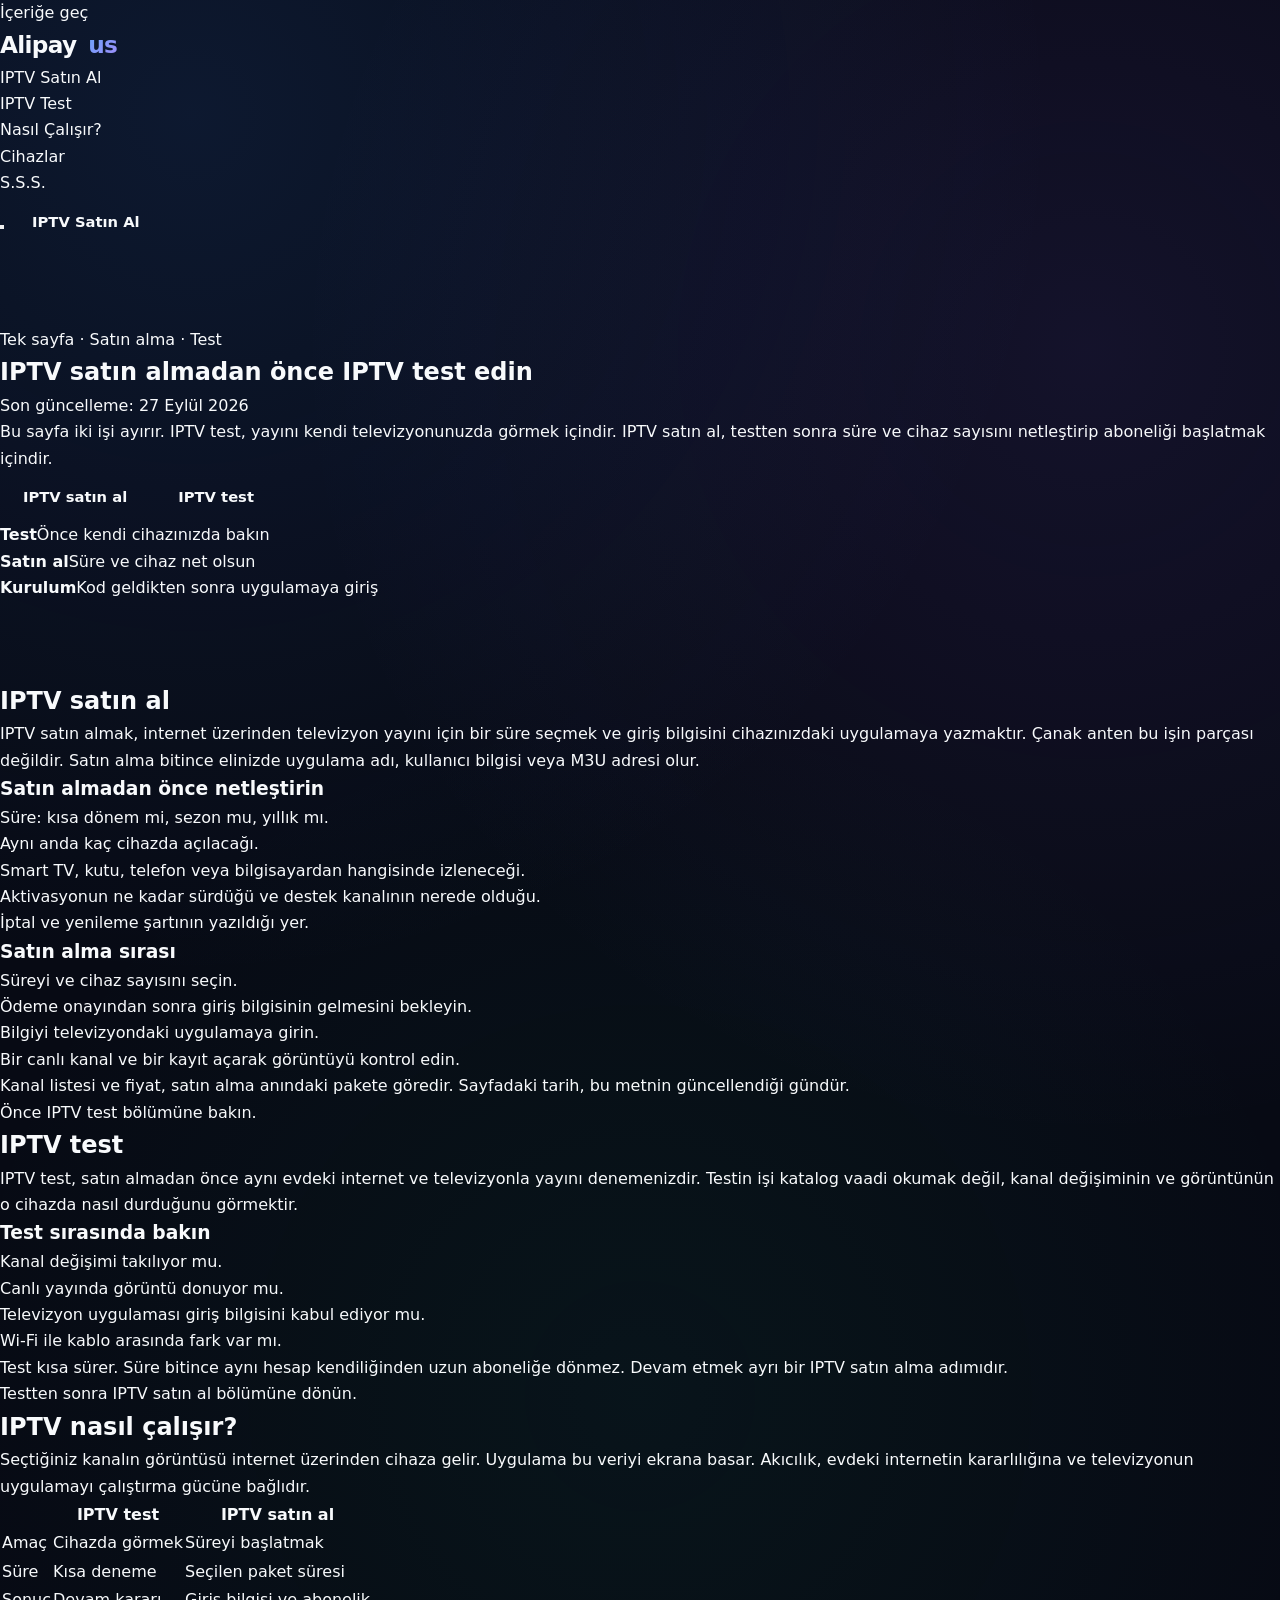
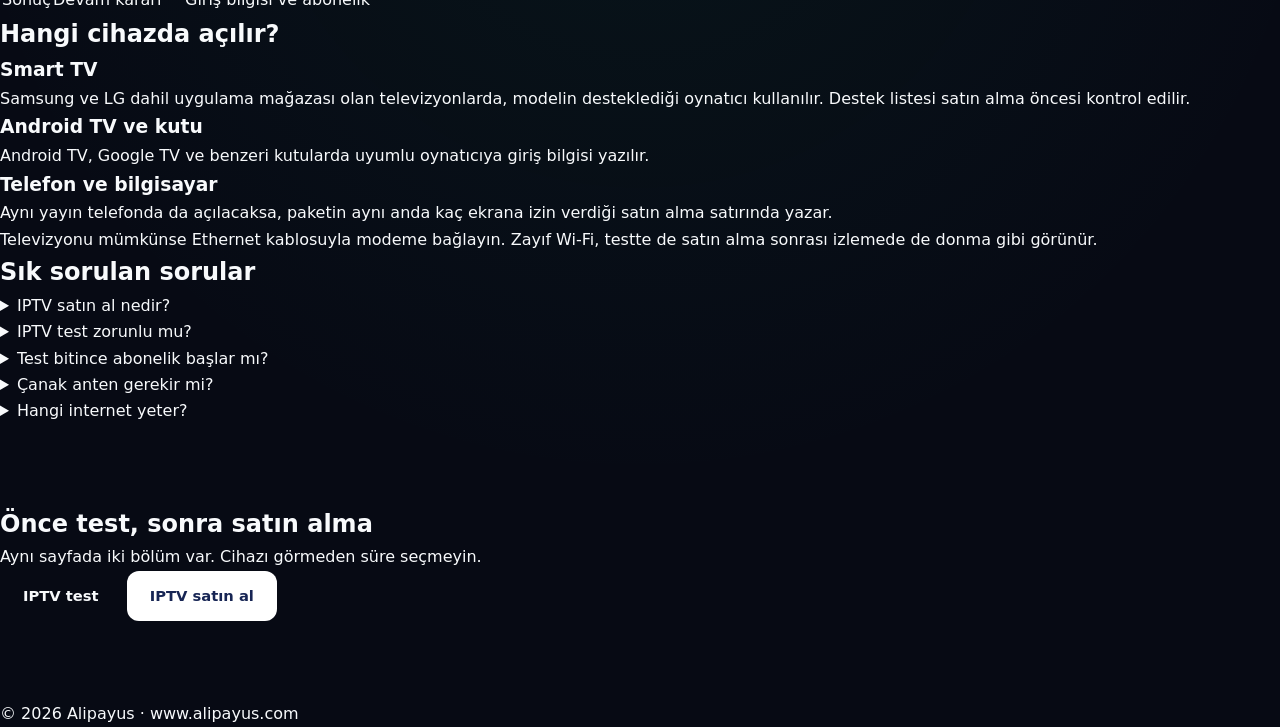
==== commit dc86fa22: "Update index.html" ====
--- a/index.html
+++ b/index.html
@@ -1,697 +1,264 @@
-
 <!DOCTYPE html>
 <html lang="tr">
 <head>
-  <meta charset="UTF-8">
-  <meta name="viewport" content="width=device-width, initial-scale=1.0">
-  <title>Iptv Al | Alipayus Güvencesiyle Test İmkanı</title>
-  <meta name="description" content="Donmasız 4K IPTV al! 32.000+ canlı kanal, dev film-dizi arşivi, Süper Lig ve Şampiyonlar Ligi maçları. Ücretsiz IPTV test yayını ile kalitemizi hemen deneyin.">
-  <meta name="keywords" content="iptv, iptv al, iptv test, iptv fiyatları, donmasız iptv, 4k iptv, alipayus iptv, canlı maç izle iptv, smart tv iptv, kesintisiz iptv">
-  <meta name="robots" content="index, follow, max-image-preview:large, max-snippet:-1">
-  <meta name="author" content="Alipayus IPTV">
-  <link rel="icon" type="image/svg+xml" href="data:image/svg+xml,<svg xmlns='http://www.w3.org/2000/svg' viewBox='0 0 100 100'><path d='M50 5 L10 20 L10 50 C10 75 30 90 50 95 C70 90 90 75 90 50 L90 20 Z' fill='%233b82f6'/><path d='M45 70 L25 50 L32 43 L45 56 L73 28 L80 35 Z' fill='%23ffffff'/></svg>">
-  <link rel="canonical" href="https://alipayus.com/">
-  <meta property="og:type" content="website">
-  <meta property="og:locale" content="tr_TR">
-  <meta property="og:title" content="Iptv Al | Alipayus Güvencesiyle Test İmkanı">
-  <meta property="og:description" content="Donmasız 4K IPTV al! 32.000+ canlı kanal, dev film-dizi arşivi, Süper Lig ve Şampiyonlar Ligi maçları. Ücretsiz IPTV test yayını ile kalitemizi hemen deneyin.">
-  <meta property="og:url" content="https://alipayusiptv.com/">
-  <meta property="og:site_name" content="Alipayus IPTV">
-  <link rel="preconnect" href="https://fonts.googleapis.com">
-  <link rel="preconnect" href="https://fonts.gstatic.com" crossorigin>
-  <link href="https://fonts.googleapis.com/css2?family=Plus+Jakarta+Sans:wght@400;500;600;700;800;900&display=swap" rel="stylesheet">
-  <link rel="stylesheet" href="https://cdnjs.cloudflare.com/ajax/libs/font-awesome/6.5.2/css/all.min.css">
-  <link rel="stylesheet" href="/style.css">
-  <script type="application/ld+json">
-  [
+<meta charset="utf-8">
+<meta name="viewport" content="width=device-width, initial-scale=1">
+<title>IPTV Satın Al ve IPTV Test | Alipayus</title>
+<meta name="description" content="IPTV satın almadan önce IPTV test edin. Alipayus rehberinde satın alma adımları, test sırasında bakılacaklar, cihaz ve bağlantı koşulları tek sayfada.">
+<meta name="robots" content="index, follow, max-image-preview:large, max-snippet:-1">
+<meta name="theme-color" content="#172554">
+<link rel="canonical" href="https://www.alipayus.com/">
+<link rel="alternate" hreflang="tr" href="https://www.alipayus.com/">
+<link rel="alternate" hreflang="x-default" href="https://www.alipayus.com/">
+<meta property="og:type" content="website">
+<meta property="og:locale" content="tr_TR">
+<meta property="og:site_name" content="Alipayus">
+<meta property="og:title" content="IPTV Satın Al ve IPTV Test | Alipayus">
+<meta property="og:description" content="IPTV satın alma ve IPTV test aynı sayfada: adımlar, cihazda kontrol ve bağlantı koşulları.">
+<meta property="og:url" content="https://www.alipayus.com/">
+<meta name="twitter:card" content="summary">
+<meta name="twitter:title" content="IPTV Satın Al ve IPTV Test | Alipayus">
+<meta name="twitter:description" content="IPTV satın alma ve IPTV test aynı sayfada.">
+<link rel="stylesheet" href="/style.css">
+</head>
+<body>
+<a class="skip" href="#icerik">İçeriğe geç</a>
+<header>
+  <div class="wide bar">
+    <a class="logo" href="#icerik">Alipay<span>us</span></a>
+    <nav id="ana-menu" aria-label="Ana menü">
+      <ul>
+        <li><a href="#iptv-satin-al">IPTV Satın Al</a></li>
+        <li><a href="#iptv-test">IPTV Test</a></li>
+        <li><a href="#nasil-calisir">Nasıl Çalışır?</a></li>
+        <li><a href="#cihazlar">Cihazlar</a></li>
+        <li><a href="#sss">S.S.S.</a></li>
+      </ul>
+    </nav>
+    <button class="menu-toggle" type="button" aria-label="Menüyü aç" aria-expanded="false" aria-controls="ana-menu">
+      <span></span><span></span><span></span>
+    </button>
+    <a class="btn" href="#iptv-satin-al">IPTV Satın Al</a>
+  </div>
+</header>
+<main id="icerik">
+<section class="hero">
+  <div class="wrap">
+    <p class="kicker">Tek sayfa · Satın alma · Test</p>
+    <h1>IPTV satın almadan önce IPTV test edin</h1>
+    <p class="updated"><time datetime="2026-09-27">Son güncelleme: 27 Eylül 2026</time></p>
+    <p class="lede">
+      Bu sayfa iki işi ayırır. IPTV test, yayını kendi televizyonunuzda görmek içindir.
+      IPTV satın al, testten sonra süre ve cihaz sayısını netleştirip aboneliği başlatmak içindir.
+    </p>
+    <div class="acts">
+      <a class="btn" href="#iptv-satin-al">IPTV satın al</a>
+      <a class="btn btn-line" href="#iptv-test">IPTV test</a>
+    </div>
+    <div class="facts">
+      <div><b>Test</b><span>Önce kendi cihazınızda bakın</span></div>
+      <div><b>Satın al</b><span>Süre ve cihaz net olsun</span></div>
+      <div><b>Kurulum</b><span>Kod geldikten sonra uygulamaya giriş</span></div>
+    </div>
+  </div>
+</section>
+
+<article class="block" id="iptv-satin-al">
+  <div class="wrap">
+    <h2>IPTV satın al</h2>
+    <p>
+      IPTV satın almak, internet üzerinden televizyon yayını için bir süre seçmek
+      ve giriş bilgisini cihazınızdaki uygulamaya yazmaktır. Çanak anten bu işin
+      parçası değildir. Satın alma bitince elinizde uygulama adı, kullanıcı bilgisi
+      veya M3U adresi olur.
+    </p>
+    <h3>Satın almadan önce netleştirin</h3>
+    <ul class="checklist">
+      <li>Süre: kısa dönem mi, sezon mu, yıllık mı.</li>
+      <li>Aynı anda kaç cihazda açılacağı.</li>
+      <li>Smart TV, kutu, telefon veya bilgisayardan hangisinde izleneceği.</li>
+      <li>Aktivasyonun ne kadar sürdüğü ve destek kanalının nerede olduğu.</li>
+      <li>İptal ve yenileme şartının yazıldığı yer.</li>
+    </ul>
+    <h3>Satın alma sırası</h3>
+    <ol class="checklist">
+      <li>Süreyi ve cihaz sayısını seçin.</li>
+      <li>Ödeme onayından sonra giriş bilgisinin gelmesini bekleyin.</li>
+      <li>Bilgiyi televizyondaki uygulamaya girin.</li>
+      <li>Bir canlı kanal ve bir kayıt açarak görüntüyü kontrol edin.</li>
+    </ol>
+    <div class="note">
+      Kanal listesi ve fiyat, satın alma anındaki pakete göredir. Sayfadaki
+      tarih, bu metnin güncellendiği gündür.
+    </div>
+    <p><a href="#iptv-test">Önce IPTV test bölümüne bakın.</a></p>
+  </div>
+</article>
+
+<article class="block" id="iptv-test">
+  <div class="wrap">
+    <h2>IPTV test</h2>
+    <p>
+      IPTV test, satın almadan önce aynı evdeki internet ve televizyonla
+      yayını denemenizdir. Testin işi katalog vaadi okumak değil, kanal
+      değişiminin ve görüntünün o cihazda nasıl durduğunu görmektir.
+    </p>
+    <h3>Test sırasında bakın</h3>
+    <ul class="checklist">
+      <li>Kanal değişimi takılıyor mu.</li>
+      <li>Canlı yayında görüntü donuyor mu.</li>
+      <li>Televizyon uygulaması giriş bilgisini kabul ediyor mu.</li>
+      <li>Wi-Fi ile kablo arasında fark var mı.</li>
+    </ul>
+    <div class="note">
+      Test kısa sürer. Süre bitince aynı hesap kendiliğinden uzun aboneliğe
+      dönmez. Devam etmek ayrı bir IPTV satın alma adımıdır.
+    </div>
+    <p><a href="#iptv-satin-al">Testten sonra IPTV satın al bölümüne dönün.</a></p>
+  </div>
+</article>
+
+<article class="block" id="nasil-calisir">
+  <div class="wrap">
+    <h2>IPTV nasıl çalışır?</h2>
+    <p>
+      Seçtiğiniz kanalın görüntüsü internet üzerinden cihaza gelir.
+      Uygulama bu veriyi ekrana basar. Akıcılık, evdeki internetin
+      kararlılığına ve televizyonun uygulamayı çalıştırma gücüne bağlıdır.
+    </p>
+    <table class="compare">
+      <thead>
+        <tr><th></th><th>IPTV test</th><th>IPTV satın al</th></tr>
+      </thead>
+      <tbody>
+        <tr><td>Amaç</td><td>Cihazda görmek</td><td>Süreyi başlatmak</td></tr>
+        <tr><td>Süre</td><td>Kısa deneme</td><td>Seçilen paket süresi</td></tr>
+        <tr><td>Sonuç</td><td>Devam kararı</td><td>Giriş bilgisi ve abonelik</td></tr>
+      </tbody>
+    </table>
+  </div>
+</article>
+
+<article class="block" id="cihazlar">
+  <div class="wrap">
+    <h2>Hangi cihazda açılır?</h2>
+    <h3>Smart TV</h3>
+    <p>Samsung ve LG dahil uygulama mağazası olan televizyonlarda, modelin desteklediği oynatıcı kullanılır. Destek listesi satın alma öncesi kontrol edilir.</p>
+    <h3>Android TV ve kutu</h3>
+    <p>Android TV, Google TV ve benzeri kutularda uyumlu oynatıcıya giriş bilgisi yazılır.</p>
+    <h3>Telefon ve bilgisayar</h3>
+    <p>Aynı yayın telefonda da açılacaksa, paketin aynı anda kaç ekrana izin verdiği satın alma satırında yazar.</p>
+    <div class="note">Televizyonu mümkünse Ethernet kablosuyla modeme bağlayın. Zayıf Wi-Fi, testte de satın alma sonrası izlemede de donma gibi görünür.</div>
+  </div>
+</article>
+
+<article class="block" id="sss">
+  <div class="wrap">
+    <h2>Sık sorulan sorular</h2>
+    <details>
+      <summary>IPTV satın al nedir?</summary>
+      <p>Bir süre için yayın girişi almaktır. Ödeme onayından sonra uygulama bilgisi gelir ve televizyona yazılır.</p>
+    </details>
+    <details>
+      <summary>IPTV test zorunlu mu?</summary>
+      <p>Zorunlu değildir. Kendi televizyonunuzda kanal değişimini ve donmayı görmek için satın almadan önce yapılır.</p>
+    </details>
+    <details>
+      <summary>Test bitince abonelik başlar mı?</summary>
+      <p>Hayır. Test ayrıdır. Devam etmek için IPTV satın alma adımı ayrıca tamamlanır.</p>
+    </details>
+    <details>
+      <summary>Çanak anten gerekir mi?</summary>
+      <p>Hayır. Yayın internet bağlantısı ve uyumlu bir uygulama ile açılır.</p>
+    </details>
+    <details>
+      <summary>Hangi internet yeter?</summary>
+      <p>HD için kararlı bir hat, 4K için daha yüksek ve kesintisiz bir hat gerekir. Hız kadar Wi-Fi kalitesi de sonucu değiştirir.</p>
+    </details>
+  </div>
+</article>
+
+<section class="cta">
+  <div class="wrap">
+    <h2>Önce test, sonra satın alma</h2>
+    <p>Aynı sayfada iki bölüm var. Cihazı görmeden süre seçmeyin.</p>
+    <div class="acts">
+      <a class="btn" href="#iptv-test">IPTV test</a>
+      <a class="btn" href="#iptv-satin-al" style="background:#fff;color:#172554">IPTV satın al</a>
+    </div>
+  </div>
+</section>
+</main>
+<footer>
+  <div class="wrap">
+    <p>© 2026 Alipayus · <a href="https://www.alipayus.com/">www.alipayus.com</a></p>
+  </div>
+</footer>
+<script type="application/ld+json">
+{
+  "@context": "https://schema.org",
+  "@graph": [
     {
-      "@context": "https://schema.org",
-      "@type": "WebSite",
-      "name": "Alipayus IPTV",
-      "url": "https://alipayusiptv.com/",
-      "potentialAction": {
-        "@type": "SearchAction",
-        "target": "https://alipayusiptv.com/?q={search_term_string}",
-        "query-input": "required name=search_term_string"
-      }
+      "@type": "WebPage",
+      "@id": "https://www.alipayus.com/#webpage",
+      "url": "https://www.alipayus.com/",
+      "name": "IPTV Satın Al ve IPTV Test",
+      "dateModified": "2026-09-27T08:00:00+03:00",
+      "inLanguage": "tr",
+      "isPartOf": { "@id": "https://www.alipayus.com/#website" }
     },
     {
-      "@context": "https://schema.org",
-      "@type": "Organization",
-      "name": "Alipayus IPTV",
-      "url": "https://alipayusiptv.com/",
-      "logo": "https://alipayusiptv.com/logo.png",
-      "contactPoint": {
-        "@type": "ContactPoint",
-        "contactType": "customer service",
-        "availableLanguage": ["Turkish", "English", "German"]
-      }
+      "@type": "WebSite",
+      "@id": "https://www.alipayus.com/#website",
+      "url": "https://www.alipayus.com/",
+      "name": "Alipayus",
+      "inLanguage": "tr"
     },
     {
-      "@context": "https://schema.org",
-      "@type": "Service",
-      "name": "Alipayus Premium IPTV Hizmeti",
-      "description": "Donmasız 4K Ultra HD IPTV yayını, canlı spor karşılaşmaları, 32.000+ kanal ve dev VOD sinema arşivi.",
-      "provider": {
-        "@type": "Organization",
-        "name": "Alipayus IPTV",
-        "url": "https://alipayusiptv.com/"
-      },
-      "offers": {
-        "@type": "AggregateOffer",
-        "priceCurrency": "TRY",
-        "lowPrice": "1150",
-        "highPrice": "2300",
-        "offerCount": "3"
-      }
-    },
-    {
-      "@context": "https://schema.org",
       "@type": "FAQPage",
+      "@id": "https://www.alipayus.com/#faq",
       "mainEntity": [
         {
           "@type": "Question",
-          "name": "Alipayus IPTV hizmetini almadan önce test edebilir miyim?",
-          "acceptedAnswer": {
-            "@type": "Answer",
-            "text": "Evet, almadan önce yayın kalitemizi, kanal geçiş hızımızı ve canlı maç performansımızı bizzat denemeniz için tamamen ücretsiz IPTV test yayını sunuyoruz. Ücretsiz test sayfamızdan saniyeler içinde talep oluşturabilirsiniz."
-          }
-        },
-        {
-          "@type": "Question",
-          "name": "IPTV hangi cihazlarda ve uygulamalarda çalışır?",
-          "acceptedAnswer": {
-            "@type": "Answer",
-            "text": "Samsung, LG, Philips ve Sony Smart TV'ler, Android TV Box cihazları (Mi Box, Fire TV Stick), Apple TV, iPhone, iPad, Android telefonlar, tabletler ve Windows/Mac bilgisayarlarda sorunsuz çalışır. Kurulum için IPTV Smarters Pro, TiviMate, IBO Player veya VLC Player kullanabilirsiniz."
-          }
-        },
-        {
-          "@type": "Question",
-          "name": "Canlı maç saatlerinde veya derbilerde donma yaşanır mı?",
-          "acceptedAnswer": {
-            "@type": "Answer",
-            "text": "Hayır. Alipayus IPTV, Türkiye ve Avrupa'da 32 katmanlı SSD CDN sunucu omurgası kullanır. Yoğun derbi saatlerinde otomatik yük dengeleme (load balancing) devreye girerek donma, takılma ve buffering problemlerini tamamen engeller."
-          }
-        },
-        {
-          "@type": "Question",
-          "name": "Satın aldıktan sonra kurulum ve aktivasyon ne kadar sürer?",
-          "acceptedAnswer": {
-            "@type": "Answer",
-            "text": "Siparişiniz onaylandığı anda M3U linkiniz ve Xtream kullanıcı bilgileriniz anında oluşturulur ve 5 dakika içinde tarafınıza iletilir. Uzman teknik ekibimiz cihazınıza özel kurulum desteğini ücretsiz olarak sağlar."
-          }
-        },
-        {
-          "@type": "Question",
-          "name": "Kurulum için ekstra ücret ödeyecek miyim?",
-          "acceptedAnswer": {
-            "@type": "Answer",
-            "text": "Hayır. Aylık veya yıllık paket fiyatlarımız dışında aktivasyon, kurulum veya güncelleme adı altında hiçbir gizli ek ücret talep edilmez."
-          }
-        },
-        {
-          "@type": "Question",
-          "name": "İnternet kotamı ne kadar harcar?",
-          "acceptedAnswer": {
-            "@type": "Answer",
-            "text": "Ortalama olarak HD bir yayın saatte yaklaşık 1-1.5 GB, 4K bir yayın ise saatte 2.5-3 GB civarında internet harcar. Sınırsız (kotasız) internet kullanıcıları için herhangi bir problem teşkil etmez."
-          }
-        },
-        {
-          "@type": "Question",
-          "name": "Kanal listesini kendi zevkime göre düzenleyebilir miyim?",
-          "acceptedAnswer": {
-            "@type": "Answer",
-            "text": "Evet. Yetişkin kanalları şifreleyebilir veya tamamen sildirebilir, izlemediğiniz ülke gruplarını destek ekibimiz aracılığıyla listenizden çıkartarak daha hızlı ve sade bir menü elde edebilirsiniz."
-          }
-        },
-        {
-          "@type": "Question",
-          "name": "Yayınlarda reklam çıkıyor mu?",
-          "acceptedAnswer": {
-            "@type": "Answer",
-            "text": "Hayır, Premium yayın akışımıza bizim tarafımızdan eklenen hiçbir araya giren reklam, pop-up veya logo bulunmamaktadır. Kanalların orijinal akışı izleyiciye %100 saf halde iletilir."
-          }
+          "name": "IPTV satın al nedir?",
+          "acceptedAnswer": { "@type": "Answer", "text": "Bir süre için yayın girişi almaktır. Ödeme onayından sonra uygulama bilgisi gelir ve televizyona yazılır." }
+        },
+        {
+          "@type": "Question",
+          "name": "IPTV test zorunlu mu?",
+          "acceptedAnswer": { "@type": "Answer", "text": "Zorunlu değildir. Kendi televizyonunuzda kanal değişimini ve donmayı görmek için satın almadan önce yapılır." }
+        },
+        {
+          "@type": "Question",
+          "name": "Test bitince abonelik başlar mı?",
+          "acceptedAnswer": { "@type": "Answer", "text": "Hayır. Test ayrıdır. Devam etmek için IPTV satın alma adımı ayrıca tamamlanır." }
+        },
+        {
+          "@type": "Question",
+          "name": "Çanak anten gerekir mi?",
+          "acceptedAnswer": { "@type": "Answer", "text": "Hayır. Yayın internet bağlantısı ve uyumlu bir uygulama ile açılır." }
+        },
+        {
+          "@type": "Question",
+          "name": "Hangi internet yeter?",
+          "acceptedAnswer": { "@type": "Answer", "text": "HD için kararlı bir hat, 4K için daha yüksek ve kesintisiz bir hat gerekir. Hız kadar Wi-Fi kalitesi de sonucu değiştirir." }
         }
       ]
     }
   ]
-  </script>
-  <script async src="https://www.googletagmanager.com/gtag/js?id=G-MVKZPZRPYW"></script>
-  <script>
-    window.dataLayer = window.dataLayer || [];
-    function gtag(){dataLayer.push(arguments);}
-    gtag('js', new Date());
-    gtag('config', 'G-MVKZPZRPYW');
-  </script>
-</head>
-<body>
-  <header class="site-header">
-    <div class="container nav-wrap">
-      <a href="/" class="logo" aria-label="Alipayus IPTV Ana Sayfa">
-        <div class="logo-badge"><i class="fas fa-play"></i></div>
-        <div>ALIPAYUS <span>IPTV</span></div>
-      </a>
-      <ul class="nav-links">
-        <li><a href="/" class="active">Ana Sayfa</a></li>
-        <li><a href="/iptv-al" class="">IPTV Al</a></li>
-        <li><a href="/iptv-test" class="">Ücretsiz Test</a></li>
-        <li><a href="/iptv-fiyatlari" class="">Fiyatlar</a></li>
-        <li><a href="/iptv-kurulumu" class="">Kurulum</a></li>
-        <li><a href="/iptv-donma-cozumu" class="">Donma Çözümü</a></li>
-        <li><a href="/iptv-bayilik" class="">Bayilik</a></li>
-        <li><a href="/blog" class="">Rehber</a></li>
-      </ul>
-      <div class="header-actions">
-        <a href="https://thesdp.com/" class="btn btn-secondary"><i class="fas fa-bolt"></i> Test Al</a>
-        <a href="https://thesdp.com/" class="btn btn-primary"><i class="fas fa-shopping-cart"></i> Al</a>
-        <button class="mobile-toggle" id="mobileToggle" aria-label="Menüyü Aç"><i class="fas fa-bars"></i></button>
-      </div>
-    </div>
-  </header>
-
-  <div class="drawer-overlay" id="drawerOverlay"></div>
-  <div class="mobile-drawer" id="mobileDrawer">
-    <div class="drawer-header">
-      <div class="logo">
-        <div class="logo-badge"><i class="fas fa-play"></i></div>
-        <div>ALIPAYUS <span>IPTV</span></div>
-      </div>
-      <button class="drawer-close" id="drawerClose" aria-label="Menüyü Kapat"><i class="fas fa-times"></i></button>
-    </div>
-    <ul class="drawer-links">
-      <li><a href="/"><i class="fas fa-home"></i> Ana Sayfa</a></li>
-      <li><a href="/iptv-al"><i class="fas fa-tv"></i> IPTV Al</a></li>
-      <li><a href="/iptv-test"><i class="fas fa-bolt"></i> Ücretsiz Test Yayını</a></li>
-      <li><a href="/iptv-fiyatlari"><i class="fas fa-tags"></i> 2026 Paket Fiyatları</a></li>
-      <li><a href="/iptv-kurulumu"><i class="fas fa-tools"></i> Cihaz Kurulum Rehberi</a></li>
-      <li><a href="/iptv-donma-cozumu"><i class="fas fa-shield-alt"></i> Donma ve Buffer Çözümü</a></li>
-      <li><a href="/iptv-bayilik"><i class="fas fa-handshake"></i> Bayilik & Reseller Panel</a></li>
-      <li><a href="/blog"><i class="fas fa-book-open"></i> Bilgi Bankası / Blog</a></li>
-    </ul>
-    <div style="margin-top:30px; display:flex; flex-direction:column; gap:10px;">
-      <a href="https://thesdp.com/" class="btn btn-secondary" style="width:100%"><i class="fas fa-bolt"></i> Ücretsiz Test Al</a>
-      <a href="https://thesdp.com/" class="btn btn-primary" style="width:100%"><i class="fas fa-shopping-cart"></i> Hemen Al</a>
-    </div>
-  </div>
-
-  <section class="hero-section">
-    <div class="container hero-grid">
-      <div>
-        <div class="hero-badge">
-          <i class="fas fa-shield-alt"></i> 32 Katmanlı SSD Altyapısı & 0 Gecikmeli CDN
-        </div>
-        <h1 class="hero-title">
-          Güvenle <span class="gradient-text">IPTV Al</span> - Donmasız 4K Yayın Deneyimi
-        </h1>
-        <p class="hero-lead">
-          Alipayus IPTV; ultra yüksek bitrate oranlı sunucu kapasitesi ve bağımsız CDN omurgasıyla Türkiye ve Avrupa'nın en kararlı yayın platformudur. Derbilerde ve canlı maç saatlerinde kesintisiz yayın için hemen <a href="https://thesdp.com/" class="intext-link">ücretsiz IPTV test al</a> adımını uygulayabilir veya cazip <a href="https://thesdp.com/" class="intext-link">IPTV al</a> paketlerimizi inceleyebilirsiniz.
-        </p>
-        <div class="hero-buttons">
-          <a href="https://thesdp.com/" class="btn btn-primary btn-lg">
-            <i class="fas fa-bolt"></i> Paketleri Gör ve Al
-          </a>
-          <a href="https://thesdp.com/" class="btn btn-secondary btn-lg">
-            <i class="fas fa-play-circle"></i> 0 TL Ücretsiz Test Al
-          </a>
-        </div>
-        <div class="hero-stats">
-          <div class="stat-item">
-            <h3>145K+</h3>
-            <p>Aktif Müşteri</p>
-          </div>
-          <div class="stat-item">
-            <h3>%99.9</h3>
-            <p>Uptime Garantisi</p>
-          </div>
-          <div class="stat-item">
-            <h3>32.000+</h3>
-            <p>Canlı Kanal</p>
-          </div>
-          <div class="stat-item">
-            <h3>60.000+</h3>
-            <p>Film & Dizi VOD</p>
-          </div>
-        </div>
-      </div>
-      <div class="hero-card">
-        <span class="card-tag">Premium Yayın Kalitesi</span>
-        <h2>Neden Alipayus IPTV?</h2>
-        <p>Geleneksel çanak anten kirliliği ve takılan yayın sağlayıcıları geride kaldı. İşte fark yaratan avantajlarımız:</p>
-        <ul class="check-list">
-          <li><i class="fas fa-check-circle"></i> 4K Ultra HD & 60 FPS Canlı Maç Akışı</li>
-          <li><i class="fas fa-check-circle"></i> Derbi ve Maç Saatlerinde Sıfır Donma Garantisi</li>
-          <li><i class="fas fa-check-circle"></i> Netflix, Exxen, Tabii, BluTV, TOD Tek Ekranda</li>
-          <li><i class="fas fa-check-circle"></i> Tüm Smart TV ve Android Box Modelleriyle Tam Uyum</li>
-          <li><i class="fas fa-check-circle"></i> 7/24 Kesintisiz Profesyonel Kurulum Desteği</li>
-          <li><i class="fas fa-check-circle"></i> Otomatik Güncellenen Günlük Film & Dizi Kütüphanesi</li>
-        </ul>
-        <a href="https://thesdp.com/" class="btn btn-emerald" style="width:100%">
-          <i class="fas fa-check"></i> Hemen Premium Üye Ol
-        </a>
-      </div>
-    </div>
-  </section>
-
-  <section id="ozellikler" style="background: rgba(14, 20, 36, 0.5);">
-    <div class="container">
-      <div class="section-head">
-        <span class="eyebrow">İleri Teknoloji Omurgası</span>
-        <h2 class="section-title">En İyi IPTV Deneyimini Sağlayan Güçlü Altyapı</h2>
-        <p class="section-desc">Piyasadaki standart yayın sağlayıcıların aksine, kendi optimize edilmiş sunucularımız üzerinden sıkıştırmasız veri aktarımı yapıyoruz.</p>
-      </div>
-      <div class="grid-3">
-        <div class="feature-card">
-          <div class="feature-icon blue"><i class="fas fa-server"></i></div>
-          <h3>32 Katmanlı SSD Sunucular</h3>
-          <p>Yüksek bant genişliğine sahip kurumsal SSD sunucularımız sayesinde kanal geçişleri anlıktır. Gecikmesiz <a href="https://thesdp.com/" class="intext-link">iptv al</a> çözümlerimizle televizyon izleme keyfiniz katlanır.</p>
-        </div>
-        <div class="feature-card">
-          <div class="feature-icon purple"><i class="fas fa-futbol"></i></div>
-          <h3>Canlı Maç & Spor Yayınları</h3>
-          <p>Süper Lig, Şampiyonlar Ligi, Premier Lig ve Avrupa kupaları tek bir pakette. Donmayan maç keyfini doğrudan test etmek için <a href="https://thesdp.com/" class="intext-link">ücretsiz IPTV test al</a> seçeneğini kullanabilirsiniz.</p>
-        </div>
-        <div class="feature-card">
-          <div class="feature-icon emerald"><i class="fas fa-film"></i></div>
-          <h3>Dev Dijital Platform Koleksiyonu</h3>
-          <p>Netflix, Exxen, Tabii, TOD ve BluTV yapımları haftalık olarak otomatik eklenir. Binlerce film ve diziyi 4K Türkçe dublaj ve altyazı seçenekleriyle anında izleyin.</p>
-        </div>
-        <div class="feature-card">
-          <div class="feature-icon amber"><i class="fas fa-tv"></i></div>
-          <h3>Evrensel Cihaz Uyumluluğu</h3>
-          <p>Smart TV, Android TV Box, Firestick, Apple TV, PC, tablet veya cep telefonu; hangi cihazı kullanırsanız kullanın <a href="/iptv-kurulumu" class="intext-link">cihaz kurulumu</a> birkaç dakikada tamamlanır.</p>
-        </div>
-        <div class="feature-card">
-          <div class="feature-icon blue"><i class="fas fa-shield-virus"></i></div>
-          <h3>Yazılımsal Donma Karşıtı Korumalar</h3>
-          <p>Anti-freeze teknolojimiz ve akıllı buffer optimizasyonumuz ile internet dalgalanmalarından etkilenmezsiniz. Detaylı bilgi veya abonelik için <a href="https://thesdp.com/" class="intext-link">IPTV al</a> adımlarını takip edebilir ya da <a href="/iptv-donma-cozumu" class="intext-link">donma çözümü</a> rehberimize göz atabilirsiniz.</p>
-        </div>
-        <div class="feature-card">
-          <div class="feature-icon emerald"><i class="fas fa-headset"></i></div>
-          <h3>7/24 Kesintisiz Teknik Destek</h3>
-          <p>Kurulum aşamasından paket kullanımına kadar her an yanınızdayız. Uzaktan bağlantı veya rehber videolarımız ile teknik bilgiye gerek kalmadan yayınınızı başlatıyoruz.</p>
-        </div>
-      </div>
-    </div>
-  </section>
-
-  <!-- YENI EKLENEN KARSILASTIRMA TABLOSU -->
-  <section class="main-sec alt" id="karsilastirma" style="padding: 60px 0; background: rgba(14, 20, 36, 0.6);">
-    <div class="container">
-      <div class="section-head" style="margin-bottom: 40px; text-align: center;">
-        <span class="eyebrow" style="color: #60a5fa; font-weight: 800; font-size: 0.8rem; letter-spacing: 0.1em; display:block; margin-bottom:10px;">KALİTE FARKI</span>
-        <h2 class="section-title" style="font-size: 2.2rem; font-weight: 900; color: #fff; margin: 10px 0;">Alipayus Premium vs Ücretsiz IPTV Siteleri</h2>
-        <p class="section-desc" style="color: #94a3b8;">Neden ücretsiz veya ucuz serverlar yerine 32 katmanlı profesyonel bir altyapı seçmelisiniz?</p>
-      </div>
-      <div style="background: rgba(255,255,255,0.03); border: 1px solid rgba(255,255,255,0.1); border-radius: 16px; overflow-x: auto;">
-        <table style="width:100%; border-collapse:collapse; text-align:left;">
-          <thead>
-            <tr style="border-bottom: 1px solid rgba(255,255,255,0.1);">
-              <th style="padding:18px 22px; font-weight:800; color:#fff; font-size:0.95rem;">Karşılaştırma Kriteri</th>
-              <th style="padding:18px 22px; font-weight:800; color:#60a5fa; font-size:0.95rem;">Alipayus IPTV</th>
-              <th style="padding:18px 22px; font-weight:800; color:#94a3b8; font-size:0.95rem;">Ücretsiz/Kaçak Linkler</th>
-            </tr>
-          </thead>
-          <tbody>
-            <tr style="border-bottom: 1px solid rgba(255,255,255,0.05);">
-              <td style="padding:14px 22px; color:#cbd5e1;">Görüntü Kalitesi</td>
-              <td style="padding:14px 22px; color:#34d399; font-weight:700;">Gerçek 4K & 60 FPS</td>
-              <td style="padding:14px 22px; color:#94a3b8;">Düşük (360p - 720p Pikselli)</td>
-            </tr>
-            <tr style="border-bottom: 1px solid rgba(255,255,255,0.05);">
-              <td style="padding:14px 22px; color:#cbd5e1;">Derbi Performansı</td>
-              <td style="padding:14px 22px; color:#34d399; font-weight:700;">Sıfır Donma Garantisi</td>
-              <td style="padding:14px 22px; color:#f87171;">Maç Saati %100 Kesinti</td>
-            </tr>
-            <tr style="border-bottom: 1px solid rgba(255,255,255,0.05);">
-              <td style="padding:14px 22px; color:#cbd5e1;">Güvenlik Riski</td>
-              <td style="padding:14px 22px; color:#34d399; font-weight:700;">256-bit SSL Tam Güvenli</td>
-              <td style="padding:14px 22px; color:#f87171;">Virüs ve Veri Çalınma Riski</td>
-            </tr>
-            <tr style="border-bottom: 1px solid rgba(255,255,255,0.05);">
-              <td style="padding:14px 22px; color:#cbd5e1;">Teknik Destek</td>
-              <td style="padding:14px 22px; color:#34d399; font-weight:700;">7/24 Kesintisiz Destek</td>
-              <td style="padding:14px 22px; color:#94a3b8;">Muhatap Yok</td>
-            </tr>
-            <tr>
-              <td style="padding:14px 22px; color:#cbd5e1;">Kanal Kararlılığı</td>
-              <td style="padding:14px 22px; color:#34d399; font-weight:700;">Sürekli Güncel M3U</td>
-              <td style="padding:14px 22px; color:#f87171;">Sürekli Silinen Linkler</td>
-            </tr>
-          </tbody>
-        </table>
-      </div>
-    </div>
-  </section>
-
-  <section id="paketler" style="padding-top:40px;">
-    <div class="container">
-      <div class="section-head">
-        <span class="eyebrow">Şeffaf ve Net Fiyatlandırma</span>
-        <h2 class="section-title">Bütçenize Uygun Premium <span style="color:#60a5fa">IPTV Paketleri</span></h2>
-        <p class="section-desc">Gizli aktivasyon bedeli yok, ek ücret yok. İhtiyacınıza uygun süreyi seçin ve kaliteli yayının keyfini sürün.</p>
-      </div>
-      <div class="pricing-grid">
-        <div class="price-card">
-          <div class="price-header">
-            <h3>3 Aylık Standart Paket</h3>
-            <p>Hizmet kalitemizi uzun soluklu denemek isteyen kullanıcılar için ideal başlangıç seçeneği.</p>
-          </div>
-          <div class="price-amount">
-            <span class="currency">₺</span>
-            <span class="num">1.150</span>
-            <span class="period">/ 3 Ay</span>
-          </div>
-          <ul class="price-features">
-            <li><i class="fas fa-check"></i> 32.000+ Canlı Kanal & HD/4K Kalite</li>
-            <li><i class="fas fa-check"></i> Tüm Süper Lig ve Avrupa Maçları</li>
-            <li><i class="fas fa-check"></i> Netflix, Exxen, Tabii, TOD VOD Arşivi</li>
-            <li><i class="fas fa-check"></i> Tüm Cihazlarda Sorunsuz Çalışma</li>
-            <li><i class="fas fa-check"></i> Ücretsiz Hızlı Kurulum Desteği</li>
-          </ul>
-          <a href="https://thesdp.com/" class="btn btn-secondary" style="width:100%">
-            Hemen Al
-          </a>
-        </div>
-
-        <div class="price-card featured">
-          <span class="price-badge">EN ÇOK TERCİH EDİLEN</span>
-          <div class="price-header">
-            <h3>12 Aylık VIP Yıllık Paket</h3>
-            <p>En yüksek tasarruf oranı, kesintisiz derbi konforu ve 1 yıl boyunca kafa rahatlığı.</p>
-          </div>
-          <div class="price-amount">
-            <span class="currency">₺</span>
-            <span class="num">2.300</span>
-            <span class="period">/ 12 Ay (Yıllık)</span>
-          </div>
-          <ul class="price-features">
-            <li><i class="fas fa-check"></i> <strong>VIP Yüksek Öncelikli Sunucu Portu</strong></li>
-            <li><i class="fas fa-check"></i> 4K Ultra HD & 60 FPS Derbi Yayınları</li>
-            <li><i class="fas fa-check"></i> 60.000+ Film & Dizi (Sürekli Güncel)</li>
-            <li><i class="fas fa-check"></i> Yazılımsal Anti-Freeze Donma Önleyici</li>
-            <li><i class="fas fa-check"></i> Tüm Smart TV, TV Box ve Telefonlarda Uyum</li>
-            <li><i class="fas fa-check"></i> 7/24 Öncelikli Kurumsal Destek</li>
-            <li><i class="fas fa-check"></i> %45 Yıllık Fiyat Tasarrufu</li>
-          </ul>
-          <a href="https://thesdp.com/" class="btn btn-primary" style="width:100%">
-            <i class="fas fa-crown"></i> VIP Al
-          </a>
-        </div>
-
-        <div class="price-card">
-          <div class="price-header">
-            <h3>6 Aylık Avantaj Paketi</h3>
-            <p>Sezon ortası ve derbi maratonları için mükemmel fiyat/performans dengesi sunan paket.</p>
-          </div>
-          <div class="price-amount">
-            <span class="currency">₺</span>
-            <span class="num">1.750</span>
-            <span class="period">/ 6 Ay</span>
-          </div>
-          <ul class="price-features">
-            <li><i class="fas fa-check"></i> 32.000+ Canlı Kanal (Spor, Sinema, Belgesel)</li>
-            <li><i class="fas fa-check"></i> Kesintisiz Full HD & 4K Canlı Akış</li>
-            <li><i class="fas fa-check"></i> Güncel Dijital Platform Yapımları</li>
-            <li><i class="fas fa-check"></i> Evrensel Oynatıcı ve Cihaz Desteği</li>
-            <li><i class="fas fa-check"></i> 7/24 Kesintisiz Canlı Destek</li>
-            <li><i class="fas fa-check"></i> %25 Dönemsel Tasarruf</li>
-          </ul>
-          <a href="https://thesdp.com/" class="btn btn-secondary" style="width:100%">
-            Paketi Seç
-          </a>
-        </div>
-      </div>
-      <div style="text-align:center; margin-top:35px;">
-        <p style="color:var(--text-muted); margin-bottom:15px;">Farklı para birimleri ve Avrupa paketleri için detaylı listemizi inceleyin:</p>
-        <a href="/iptv-fiyatlari" class="btn btn-outline-primary"><i class="fas fa-list"></i> Tüm 2026 IPTV Fiyatlarını İncele</a>
-      </div>
-    </div>
-  </section>
-
-  <section style="background: rgba(14, 20, 36, 0.4);">
-    <div class="container">
-      <div class="section-head">
-        <span class="eyebrow">Geniş Cihaz Desteği</span>
-        <h2 class="section-title">Hangi Cihazlarda İzleyebilirsiniz?</h2>
-        <p class="section-desc">Evde Smart TV'nizde, yolda tablet veya telefonunuzda. Kurulum son derece basittir.</p>
-      </div>
-      <div class="grid-4">
-        <div class="device-card">
-          <div class="num">01 / SMART TV</div>
-          <h3>Samsung & LG TV</h3>
-          <p>IBO Player, Smart IPTV veya IPTV Smarters Pro ile televizyonunuzun uygulama mağazasından indirip 2 dakikada yayını başlatın.</p>
-        </div>
-        <div class="device-card">
-          <div class="num">02 / TV BOX</div>
-          <h3>Android & TV Box</h3>
-          <p>Xiaomi Mi Box, Mecool veya Google TV cihazlarında TiviMate yazılımıyla ultra hızlı kanal geçişlerinin tadını çıkarın.</p>
-        </div>
-        <div class="device-card">
-          <div class="num">03 / STREAMING</div>
-          <h3>Firestick & Apple TV</h3>
-          <p>Amazon Fire TV Stick ve Apple TV 4K üzerinde 60 FPS kayıpsız akış kalitesi ile sinema keyfi evinizde.</p>
-        </div>
-        <div class="device-card">
-          <div class="num">04 / MOBİL & PC</div>
-          <h3>Telefon, Tablet & PC</h3>
-          <p>iOS, Android, Windows ve Mac cihazlarda M3U linki veya Xtream API ile her yerde kesintisiz televizyon izleyin.</p>
-        </div>
-      </div>
-      <div style="text-align:center; margin-top:30px;">
-        <a href="/iptv-kurulumu" class="btn btn-secondary"><i class="fas fa-book"></i> Adım Adım Kurulum Rehberine Git</a>
-      </div>
-    </div>
-  </section>
-
-  <!-- YENI EKLENEN REHBER BOLUMU -->
-  <section id="detayli-rehber" style="padding: 60px 0;">
-    <div class="container">
-      <div style="background: rgba(255,255,255,0.02); border: 1px solid rgba(255,255,255,0.1); border-radius: 16px; padding: 40px;">
-        <h2 style="font-size:1.8rem; font-weight:800; color:#fff; margin-bottom: 20px;">2026 IPTV Alma Süreci: Alipayus Neden Farklı?</h2>
-        <p style="font-size:0.98rem; color:#cbd5e1; line-height:1.75; margin-bottom:16px;">
-          Televizyon yayıncılığının geldiği son nokta olan <a href="https://thesdp.com/" class="intext-link" style="color:#60a5fa; text-decoration:underline;">IPTV al</a> kararı verirken dikkat edilmesi gereken en büyük unsur altyapı stabilitesidir. Alipayus IPTV, sektördeki sıradan sağlayıcıların aksine <strong>32 Katmanlı SSD CDN (İçerik Dağıtım Ağı)</strong> teknolojisi kullanır. Bu sayede dünyanın neresinde olursanız olun, size en yakın sunucudan yayın alırsınız.
-        </p>
-        <h3 style="font-size:1.3rem; font-weight:800; color:#e2e8f0; margin:25px 0 12px;">Derbilerde Yayın Neden Gider ve Biz Nasıl Çözüyoruz?</h3>
-        <p style="font-size:0.98rem; color:#cbd5e1; line-height:1.75; margin-bottom:16px;">
-          Önemli futbol müsabakalarında veya Süper Lig derbilerinde yüz binlerce kişi aynı anda tek bir kanala giriş yapar. Basit sunucularda bu durum anında darboğaz (bottleneck) yaratır ve ekranınızda takılmalar başlar. Alipayus'un Akıllı Yük Dengeleme (Load Balancing) teknolojisi ise yoğunluğu saniyeler içinde diğer 31 yedek sunucuya paylaştırır. Böylece yayın bir milisaniye bile sekteye uğramaz. Sitemizdeki <a href="https://thesdp.com/" class="intext-link" style="color:#60a5fa; text-decoration:underline;">ücretsiz IPTV test al</a> bölümünden bu hızı bizzat test edebilirsiniz.
-        </p>
-        <h3 style="font-size:1.3rem; font-weight:800; color:#e2e8f0; margin:25px 0 12px;">Kurulum Aşaması Ne Kadar Sürer?</h3>
-        <p style="font-size:0.98rem; color:#cbd5e1; line-height:1.75; margin-bottom:0;">
-          Teknoloji bilginiz ne olursa olsun sistemimizi kullanmak çok kolaydır. Aboneliğinizi başlattıktan sonra size verilen kullanıcı adı ve şifreyi (Xtream Codes API) televizyonunuza veya telefonunuza girmeniz yeterlidir. Samsung, LG, Xiaomi Box, Apple TV fark etmeksizin kurulumlar en fazla 2 dakika sürer. Ayrıca 7/24 aktif olan canlı destek ekibimiz, talep etmeniz halinde cihazınıza uzaktan bağlanarak kurulumu tamamen sizin yerinize yapmaktadır. Daha fazla teknik detayı <a href="/iptv-kurulumu" class="intext-link" style="color:#60a5fa; text-decoration:underline;">cihaz kurulumu</a> sayfamızda bulabilirsiniz.
-        </p>
-      </div>
-    </div>
-  </section>
-
-  <section id="sss">
-    <div class="container">
-      <div class="section-head">
-        <span class="eyebrow">Merak Edilenler</span>
-        <h2 class="section-title">Sıkça Sorulan Sorular</h2>
-        <p class="section-desc">IPTV alma, test alma ve kurulum süreçleri hakkında en çok sorulan soruların cevapları.</p>
-      </div>
-      <div class="faq-wrap">
-        <div class="faq-item active">
-          <div class="faq-question">
-            <span>IPTV nedir ve nasıl çalışır?</span>
-            <i class="fas fa-chevron-down"></i>
-          </div>
-          <div class="faq-answer">
-            IPTV (Internet Protocol Television), televizyon kanallarının ve video içeriklerinin klasik çanak anten veya kablo yerine internet protokolü üzerinden izleyiciye aktarılmasıdır. İnternet bağlantınız olan her cihazda yüksek çözünürlüklü ve kesintisiz yayın izlemenizi sağlar.
-          </div>
-        </div>
-
-        <div class="faq-item">
-          <div class="faq-question">
-            <span>Satın almadan önce IPTV test yayını alabilir miyim?</span>
-            <i class="fas fa-chevron-down"></i>
-          </div>
-          <div class="faq-answer">
-            Kesinlikle evet! Potansiyel müşterilerimize sunduğumuz <a href="https://thesdp.com/" class="intext-link">ücretsiz IPTV test al</a> imkânı sayesinde kanal kalitemizi, maç yayınlarındaki akıcılığı ve sunucu hızımızı kendi cihazınızda hiçbir ücret ödemeden deneyimleyebilirsiniz.
-          </div>
-        </div>
-
-        <div class="faq-item">
-          <div class="faq-question">
-            <span>Yayınları izlemek için ne kadar internet hızı gerekir?</span>
-            <i class="fas fa-chevron-down"></i>
-          </div>
-          <div class="faq-answer">
-            HD kanallar için minimum 8-10 Mbps, 4K Ultra HD yayınlar için ise 25 Mbps kararlı bir internet hızı yeterlidir. Canlı spor yayınlarında kesintisiz performans için cihazınızı modeme kablolu (Ethernet LAN) bağlamanızı tavsiye ederiz.
-          </div>
-        </div>
-
-        <div class="faq-item">
-          <div class="faq-question">
-            <span>Ödeme yaptıktan sonra hesap aktivasyonu ne kadar sürer?</span>
-            <i class="fas fa-chevron-down"></i>
-          </div>
-          <div class="faq-answer">
-            Siparişiniz onaylandığı anda M3U ve Xtream giriş kodlarınız otomatik olarak oluşturulur ve ortalama 5 dakika içinde tarafınıza teslim edilir. Kurulum konusunda takıldığınız her an uzman destek ekibimiz size rehberlik eder.
-          </div>
-        </div>
-
-        <div class="faq-item">
-          <div class="faq-question">
-            <span>IPTV neden donar ve bu sorun nasıl çözülür?</span>
-            <i class="fas fa-chevron-down"></i>
-          </div>
-          <div class="faq-answer">
-            IPTV donmaları çoğunlukla Wi-Fi sinyal kayıplarından, yetersiz oynatıcı önbelleğinden (buffer size) veya yetersiz sunucu bant genişliğinden kaynaklanır. Alipayus IPTV 32 katmanlı CDN mimarisi ile sunucu kaynaklı donmaları ortadan kaldırır. Daha fazla bilgi için <a href="/iptv-donma-cozumu" class="intext-link">donma çözümü</a> sayfamızı ziyaret edin.
-          </div>
-        </div>
-
-        <!-- YENI EKLENEN FAQ MADDELERI -->
-        <div class="faq-item">
-          <div class="faq-question">
-            <span>Kurulum için ekstra ücret ödeyecek miyim?</span>
-            <i class="fas fa-chevron-down"></i>
-          </div>
-          <div class="faq-answer">
-            Hayır. Aylık veya yıllık paket fiyatlarımız dışında aktivasyon, kurulum veya güncelleme adı altında hiçbir gizli ek ücret talep edilmez.
-          </div>
-        </div>
-
-        <div class="faq-item">
-          <div class="faq-question">
-            <span>İnternet kotamı ne kadar harcar?</span>
-            <i class="fas fa-chevron-down"></i>
-          </div>
-          <div class="faq-answer">
-            Ortalama olarak HD bir yayın saatte yaklaşık 1-1.5 GB, 4K bir yayın ise saatte 2.5-3 GB civarında internet harcar. Sınırsız (kotasız) internet kullanıcıları için herhangi bir problem teşkil etmez.
-          </div>
-        </div>
-
-        <div class="faq-item">
-          <div class="faq-question">
-            <span>Kanal listesini kendi zevkime göre düzenleyebilir miyim?</span>
-            <i class="fas fa-chevron-down"></i>
-          </div>
-          <div class="faq-answer">
-            Evet. Yetişkin kanalları şifreleyebilir veya tamamen sildirebilir, izlemediğiniz ülke gruplarını destek ekibimiz aracılığıyla listenizden çıkartarak daha hızlı ve sade bir menü elde edebilirsiniz.
-          </div>
-        </div>
-
-        <div class="faq-item">
-          <div class="faq-question">
-            <span>Yayınlarda reklam çıkıyor mu?</span>
-            <i class="fas fa-chevron-down"></i>
-          </div>
-          <div class="faq-answer">
-            Hayır, Premium yayın akışımıza bizim tarafımızdan eklenen hiçbir araya giren reklam, pop-up veya logo bulunmamaktadır. Kanalların orijinal akışı izleyiciye %100 saf halde iletilir.
-          </div>
-        </div>
-
-      </div>
-    </div>
-  </section>
-
-  <section style="padding:40px 0 80px;">
-    <div class="container">
-      <div class="cta-banner">
-        <h2>Kesintisiz 4K Yayın Keyfini Bugün Başlatın</h2>
-        <p>Binlerce canlı kanal, güncel sinema arşivi ve donmayan derbi yayınları tek bir tık uzağınızda.</p>
-        <div style="display:flex; justify-content:center; gap:16px; flex-wrap:wrap;">
-          <a href="https://thesdp.com/" class="btn btn-primary btn-lg">
-            <i class="fas fa-shopping-cart"></i> Güvenle IPTV Al
-          </a>
-          <a href="https://thesdp.com/" class="btn btn-secondary btn-lg">
-            <i class="fas fa-bolt"></i> Anında Test Yayını Aç
-          </a>
-        </div>
-      </div>
-    </div>
-  </section>
-
-  <footer class="site-footer">
-    <div class="container footer-grid">
-      <div class="footer-col">
-        <div class="logo" style="margin-bottom:16px;">
-          <div class="logo-badge"><i class="fas fa-play"></i></div>
-          <div>ALIPAYUS <span>IPTV</span></div>
-        </div>
-        <p style="font-size:0.92rem; color:var(--text-muted); line-height:1.7; margin-bottom:16px;">
-          Alipayus IPTV; 32 katmanlı SSD sunucu mimarisi, yüksek bitrate akış kapasitesi ve donmasız CDN omurgasıyla Türkiye ve Avrupa genelinde kesintisiz 4K dijital yayın hizmeti sunar.
-        </p>
-        <div style="display:flex; gap:16px; font-size:0.95rem; font-weight:700;">
-          <span style="color:#60a5fa"><i class="fas fa-shield-check"></i> %99.9 Uptime</span>
-          <span style="color:#34d399"><i class="fas fa-bolt"></i> 0 Gecikme</span>
-        </div>
-      </div>
-      <div class="footer-col">
-        <h4>Hızlı Menü</h4>
-        <ul>
-          <li><a href="/"><i class="fas fa-chevron-right" style="font-size:0.75rem; color:#60a5fa"></i> Ana Sayfa</a></li>
-          <li><a href="/iptv-al"><i class="fas fa-chevron-right" style="font-size:0.75rem; color:#60a5fa"></i> IPTV Al</a></li>
-          <li><a href="/iptv-test"><i class="fas fa-chevron-right" style="font-size:0.75rem; color:#60a5fa"></i> Ücretsiz IPTV Test</a></li>
-          <li><a href="/iptv-fiyatlari"><i class="fas fa-chevron-right" style="font-size:0.75rem; color:#60a5fa"></i> 2026 IPTV Fiyatları</a></li>
-          <li><a href="/iptv-bayilik"><i class="fas fa-chevron-right" style="font-size:0.75rem; color:#60a5fa"></i> IPTV Bayilik Paneli</a></li>
-        </ul>
-      </div>
-      <div class="footer-col">
-        <h4>Rehberler</h4>
-        <ul>
-          <li><a href="/iptv-kurulumu"><i class="fas fa-chevron-right" style="font-size:0.75rem; color:#60a5fa"></i> Smart TV Kurulumu</a></li>
-          <li><a href="/iptv-kurulumu#android"><i class="fas fa-chevron-right" style="font-size:0.75rem; color:#60a5fa"></i> Android Box & TiviMate</a></li>
-          <li><a href="/iptv-donma-cozumu"><i class="fas fa-chevron-right" style="font-size:0.75rem; color:#60a5fa"></i> IPTV Donma Sorunu Çözümü</a></li>
-          <li><a href="/iptv-donma-cozumu#buffer"><i class="fas fa-chevron-right" style="font-size:0.75rem; color:#60a5fa"></i> Buffer Size ve DNS Ayarları</a></li>
-          <li><a href="/blog"><i class="fas fa-chevron-right" style="font-size:0.75rem; color:#60a5fa"></i> IPTV Blog ve İpuçları</a></li>
-        </ul>
-      </div>
-      <div class="footer-col">
-        <h4>Satış & Destek</h4>
-        <ul>
-          <li><a href="https://thesdp.com/"><i class="fas fa-chevron-right" style="font-size:0.75rem; color:#60a5fa"></i> Güvenli Paket Siparişi</a></li>
-          <li><a href="https://thesdp.com/"><i class="fas fa-chevron-right" style="font-size:0.75rem; color:#60a5fa"></i> Anında Test Yayını Aç</a></li>
-          <li><a href="https://thesdp.com/"><i class="fas fa-chevron-right" style="font-size:0.75rem; color:#60a5fa"></i> Müşteri Paneli Girişi</a></li>
-        </ul>
-      </div>
-    </div>
-    <div class="container footer-bottom">
-      <div>© 2026 Alipayus IPTV (alipayusiptv.com). Tüm hakları saklıdır. Yüksek performanslı dijital yayın omurgası.</div>
-      <div>Gelişmiş 32 Katmanlı CDN | ISO 27001 Standartlarında Veri Güvenliği</div>
-    </div>
-  </footer>
-  <script>
-    document.addEventListener('DOMContentLoaded', function () {
-      const faqItems = document.querySelectorAll('.faq-item');
-      faqItems.forEach(item => {
-        const q = item.querySelector('.faq-question');
-        if (q) {
-          q.addEventListener('click', () => {
-            const isActive = item.classList.contains('active');
-            faqItems.forEach(f => f.classList.remove('active'));
-            if (!isActive) item.classList.add('active');
-          });
-        }
-      });
-      const mobToggle = document.getElementById('mobileToggle');
-      const mobDrawer = document.getElementById('mobileDrawer');
-      const drawerOverlay = document.getElementById('drawerOverlay');
-      const closeBtn = document.getElementById('drawerClose');
-      function openDrawer() {
-        if (mobDrawer) mobDrawer.style.transform = 'translateX(0)';
-        if (drawerOverlay) {
-          drawerOverlay.style.display = 'block';
-          setTimeout(() => drawerOverlay.style.opacity = '1', 10);
-        }
-        document.body.style.overflow = 'hidden';
-      }
-      function closeDrawer() {
-        if (mobDrawer) mobDrawer.style.transform = 'translateX(100%)';
-        if (drawerOverlay) {
-          drawerOverlay.style.opacity = '0';
-          setTimeout(() => drawerOverlay.style.display = 'none', 300);
-        }
-        document.body.style.overflow = 'auto';
-      }
-      if (mobToggle) mobToggle.addEventListener('click', openDrawer);
-      if (closeBtn) closeBtn.addEventListener('click', closeDrawer);
-      if (drawerOverlay) drawerOverlay.addEventListener('click', closeDrawer);
-      const drawerLinks = document.querySelectorAll('.drawer-links a');
-      drawerLinks.forEach(l => l.addEventListener('click', closeDrawer));
-    });
-  </script>
+}
+</script>
+<script>
+(function () {
+  var b = document.querySelector(".menu-toggle");
+  var n = document.getElementById("ana-menu");
+  if (!b || !n) return;
+  b.addEventListener("click", function () {
+    var open = n.classList.toggle("open");
+    b.setAttribute("aria-expanded", open ? "true" : "false");
+    b.setAttribute("aria-label", open ? "Menüyü kapat" : "Menüyü aç");
+  });
+})();
+</script>
 </body>
 </html>
